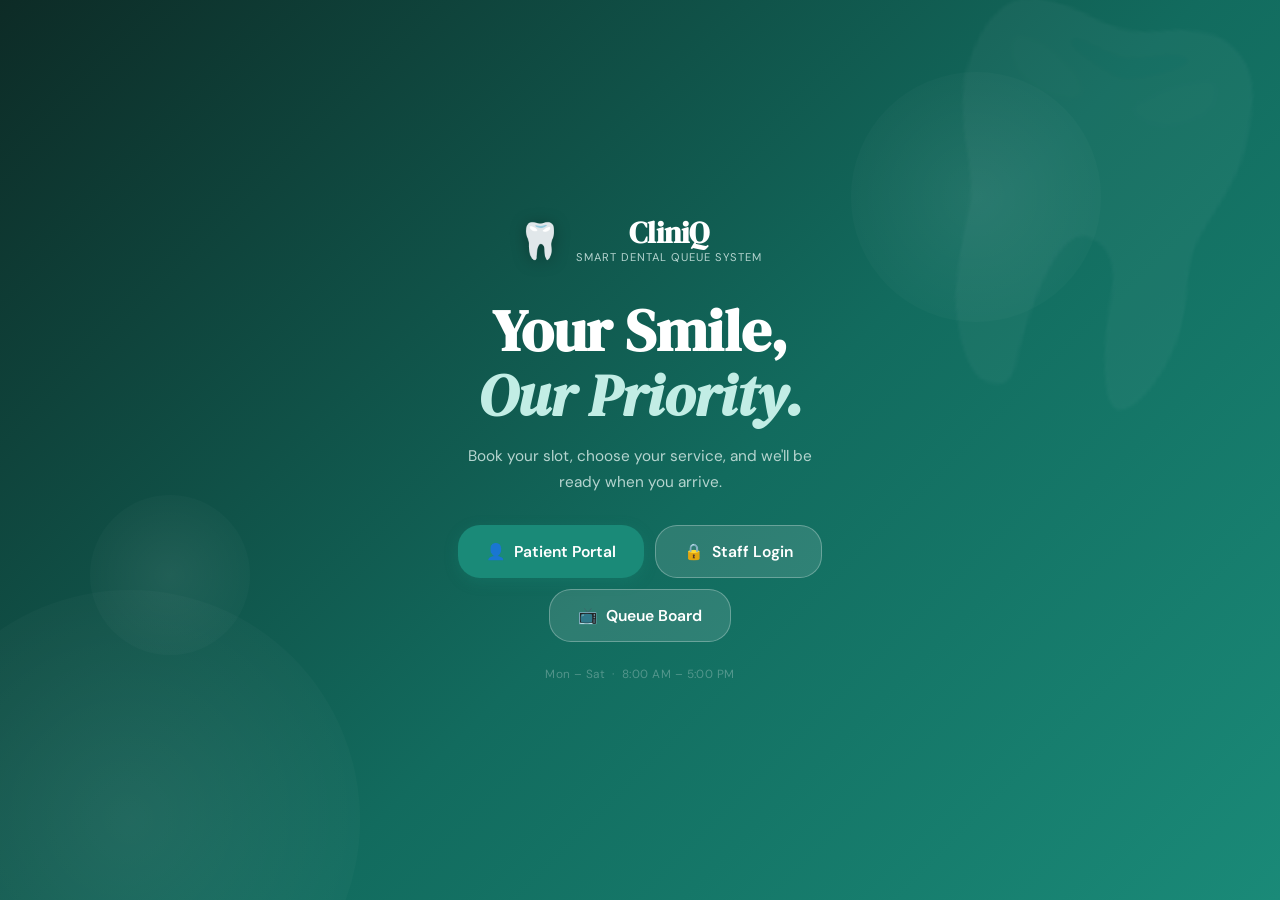
==== index.html @ 6c97a919 "Add files via upload" ====
<!DOCTYPE html>
<html lang="en">
<head>
  <meta charset="UTF-8"/>
  <meta name="viewport" content="width=device-width, initial-scale=1.0, maximum-scale=1.0"/>
  <title>CliniQ</title>
  <link rel="stylesheet" href="style.css"/>
  <link rel="preconnect" href="https://fonts.googleapis.com"/>
  <link rel="preconnect" href="https://fonts.gstatic.com" crossorigin/>
  <link href="https://fonts.googleapis.com/css2?family=DM+Serif+Display:ital@0;1&family=DM+Sans:opsz,wght@9..40,300;9..40,400;9..40,500;9..40,600;9..40,700&display=swap" rel="stylesheet"/>
</head>
<body>

<!-- ══════════════════════════════════════════
     LANDING
══════════════════════════════════════════ -->
<div id="page-landing" class="page active">
  <div class="landing-bg">
    <div class="tooth-bg">🦷</div>
    <div class="blob b1"></div><div class="blob b2"></div><div class="blob b3"></div>
  </div>
  <div class="landing-content">
    <div class="landing-logo">
      <span class="logo-mark">🦷</span>
      <div>
        <h1 class="logo-name">CliniQ</h1>
        <p class="logo-tagline">Smart Dental Queue System</p>
      </div>
    </div>
    <h2 class="landing-headline">Your Smile,<br/><em>Our Priority.</em></h2>
    <p class="landing-desc">Book your slot, choose your service, and we'll be ready when you arrive.</p>
    <div class="landing-ctas">
      <button class="btn btn-primary btn-lg" onclick="showPage('page-patient-portal')">
        <span>👤</span> Patient Portal
      </button>
      <button class="btn btn-ghost btn-lg" onclick="showPage('page-admin-login')">
        <span>🔒</span> Staff Login
      </button>
      <button class="btn btn-ghost btn-lg" onclick="openQueueBoard()">
        <span>📺</span> Queue Board
      </button>
    </div>
    <p class="landing-hours">Mon – Sat &nbsp;·&nbsp; 8:00 AM – 5:00 PM</p>
  </div>
</div>

<!-- ══════════════════════════════════════════
     PATIENT PORTAL (login / register chooser)
══════════════════════════════════════════ -->
<div id="page-patient-portal" class="page">
  <div class="auth-wrap">
    <button class="back-btn" onclick="showPage('page-landing')">← Back</button>
    <div class="auth-card">
      <span class="auth-emoji">🦷</span>
      <h2 class="auth-title">Patient Portal</h2>
      <p class="auth-sub">Sign in to manage your appointments, or register as a new patient.</p>

      <div class="portal-tabs">
        <button class="ptab active" id="ptab-signin" onclick="switchPortalTab('signin')">Sign In</button>
        <button class="ptab"        id="ptab-register" onclick="switchPortalTab('register')">New Patient</button>
      </div>

      <!-- SIGN IN -->
      <div id="portal-signin">
        <div class="form-group">
          <label>Contact Number</label>
          <input type="tel" id="si-contact" placeholder="09XXXXXXXXX" autocomplete="off"
                 onkeydown="if(event.key==='Enter')patientSignIn()"/>
        </div>
        <div class="form-group">
          <label>Full Name <span class="label-hint">(for verification)</span></label>
          <input type="text" id="si-name" placeholder="e.g. Maria Santos" autocomplete="off"
                 onkeydown="if(event.key==='Enter')patientSignIn()"/>
        </div>
        <p class="auth-error" id="si-err"></p>
        <button class="btn btn-primary btn-full" onclick="patientSignIn()">Sign In</button>
      </div>

      <!-- REGISTER -->
      <div id="portal-register" style="display:none">
        <div class="form-row-2">
          <div class="form-group">
            <label>Full Name</label>
            <input type="text" id="reg-name" placeholder="e.g. Maria Santos" autocomplete="off"/>
          </div>
          <div class="form-group">
            <label>Contact Number</label>
            <input type="tel" id="reg-contact" placeholder="09XXXXXXXXX"/>
          </div>
        </div>
        <div class="form-row-2">
          <div class="form-group">
            <label>Age</label>
            <input type="text" id="reg-age" placeholder="e.g. 28"/>
          </div>
          <div class="form-group">
            <label>Gender</label>
            <select id="reg-gender">
              <option value="">— Select —</option>
              <option value="Male">Male</option>
              <option value="Female">Female</option>
              <option value="Other">Other</option>
              <option value="Prefer not to say">Prefer not to say</option>
            </select>
          </div>
        </div>
        <p class="auth-error" id="reg-err"></p>
        <button class="btn btn-primary btn-full" onclick="patientRegister()">Create Account</button>
      </div>
    </div>
  </div>
</div>

<!-- ══════════════════════════════════════════
     PATIENT DASHBOARD (after login)
══════════════════════════════════════════ -->
<div id="page-patient-dashboard" class="page">
  <div class="auth-wrap wide">
    <div class="patient-dash-header">
      <div>
        <h2 class="auth-title" id="pd-greeting">Hello!</h2>
        <p class="auth-sub" id="pd-sub">Manage your appointments below.</p>
      </div>
      <button class="btn btn-sm btn-outline" onclick="patientLogout()">Sign Out</button>
    </div>

    <div class="dentist-banner" id="pd-dentist-banner"></div>

    <!-- Active appointment card -->
    <div id="pd-active-appt"></div>

    <!-- Tabs -->
    <div class="pd-tabs">
      <button class="pd-tab active" id="pdt-book"    onclick="switchPdTab('book')">📅 Book Appointment</button>
      <button class="pd-tab"        id="pdt-history" onclick="switchPdTab('history')">🕐 My History</button>
    </div>

    <!-- BOOK TAB -->
    <div id="pdt-book-panel" class="pd-panel">
      <div class="auth-card" style="box-shadow:none;border:1.5px solid var(--mint);padding:22px 18px">

        <div class="form-group">
          <label>Select Services <span class="label-hint">(pick first, then date)</span></label>
          <div class="services-grid" id="pd-services-grid"></div>
        </div>

        <div class="form-row-2">
          <div class="form-group">
            <label>Preferred Date</label>
            <input type="date" id="pd-date" onchange="refreshTimeSlots()"/>
          </div>
          <div class="form-group">
            <label>Available Time Slot</label>
            <select id="pd-time">
              <option value="">— Select services &amp; date first —</option>
            </select>
          </div>
        </div>

        <div class="slot-info" id="pd-slot-info"></div>

        <div class="bill-box">
          <div class="bill-row"><span>Services Selected</span><span id="pd-b-count">0</span></div>
          <div class="bill-row"><span>Est. Duration</span><span id="pd-b-dur">—</span></div>
          <div class="bill-divider"></div>
          <div class="bill-row bill-total"><span>Estimated Total</span><span id="pd-b-total">₱0</span></div>
          <p class="bill-note" id="pd-b-note"></p>
        </div>

        <button class="btn btn-primary btn-full" onclick="patientJoinQueue()">Join Queue 🦷</button>
      </div>
    </div>

    <!-- HISTORY TAB -->
    <div id="pdt-history-panel" class="pd-panel" style="display:none">
      <div id="pd-history-list"></div>
    </div>
  </div>
</div>

<!-- ══════════════════════════════════════════
     PATIENT CONFIRM
══════════════════════════════════════════ -->
<div id="page-patient-confirm" class="page">
  <div class="auth-wrap">
    <div class="auth-card">
      <span class="confirm-anim">✅</span>
      <h2 class="auth-title" style="text-align:center">You're in the Queue!</h2>
      <div id="confirm-body"></div>
      <div class="notif-panel">
        <div class="notif-title">📲 Smart Notifications</div>
        <p class="notif-sub">We'll alert you when it's almost your turn.</p>
        <div class="notif-log" id="notif-log"></div>
      </div>
      <div class="confirm-tip">
        💡 <strong>Tip:</strong> Sign back in to the Patient Portal anytime to check your queue position.
      </div>
      <button class="btn btn-primary btn-full" onclick="showPage('page-patient-dashboard')" style="margin-top:16px">Back to My Dashboard</button>
    </div>
  </div>
</div>

<!-- ══════════════════════════════════════════
     ADMIN LOGIN
══════════════════════════════════════════ -->
<div id="page-admin-login" class="page">
  <div class="auth-wrap">
    <button class="back-btn" onclick="showPage('page-landing')">← Back</button>
    <div class="auth-card">
      <span class="auth-emoji">🔐</span>
      <h2 class="auth-title">Staff Portal</h2>
      <p class="auth-sub">Authorized personnel only.</p>
      <div class="form-group">
        <label>Username</label>
        <input type="text" id="a-user" placeholder="admin" autocomplete="off"/>
      </div>
      <div class="form-group">
        <label>Password</label>
        <input type="password" id="a-pass" placeholder="••••••••"
               onkeydown="if(event.key==='Enter')adminLogin()"/>
      </div>
      <p class="auth-error" id="a-err"></p>
      <button class="btn btn-primary btn-full" onclick="adminLogin()">Sign In</button>
      <p class="auth-hint">Demo: <strong>admin</strong> / <strong>dentis2024</strong></p>
    </div>
  </div>
</div>

<!-- ══════════════════════════════════════════
     ADMIN DASHBOARD
══════════════════════════════════════════ -->
<div id="page-admin-dashboard" class="page dash-layout">
  <aside class="sidebar" id="sidebar">
    <div class="sidebar-top">
      <div class="sidebar-logo"><span>🦷</span><span>CliniQ</span></div>
      <button class="sidebar-close" onclick="closeSidebar()">✕</button>
    </div>
    <nav class="sidebar-nav">
      <button class="nav-item active" data-tab="tab-queue" onclick="switchTab(this,'tab-queue')">
        <span class="ni-icon">📋</span><span>Queue</span>
        <span class="nav-badge" id="nb-queue">0</span>
      </button>
      <button class="nav-item" data-tab="tab-completed" onclick="switchTab(this,'tab-completed')">
        <span class="ni-icon">✅</span><span>Completed</span>
        <span class="nav-badge" id="nb-done">0</span>
      </button>
      <button class="nav-item" data-tab="tab-history" onclick="switchTab(this,'tab-history')">
        <span class="ni-icon">📅</span><span>History Log</span>
      </button>
      <button class="nav-item" data-tab="tab-revenue" onclick="switchTab(this,'tab-revenue')">
        <span class="ni-icon">💰</span><span>Revenue</span>
      </button>
      <button class="nav-item" data-tab="tab-dentist" onclick="switchTab(this,'tab-dentist')">
        <span class="ni-icon">👨‍⚕️</span><span>Dentist</span>
      </button>
    </nav>
    <div class="sidebar-bottom">
      <button class="btn-board" onclick="openQueueBoard()">📺 Queue Board</button>
      <button class="sidebar-logout" onclick="adminLogout()">⬅ Logout</button>
    </div>
  </aside>

  <main class="dash-main">
    <header class="dash-header">
      <div class="dash-hdr-left">
        <button class="menu-btn" onclick="openSidebar()">☰</button>
        <div>
          <h2 class="dash-title" id="dash-title">Queue Management</h2>
          <p class="dash-sub"   id="dash-sub">Active patients sorted by appointment time</p>
        </div>
      </div>
      <div class="dash-chips" id="dash-chips"></div>
    </header>

    <div id="tab-queue"     class="tab active"><div class="queue-list" id="queue-list"></div></div>
    <div id="tab-completed" class="tab">       <div class="queue-list" id="completed-list"></div></div>
    <div id="tab-history"   class="tab">       <div class="history-wrap" id="history-wrap"></div></div>
    <div id="tab-revenue"   class="tab">       <div class="rev-grid" id="rev-grid"></div></div>
    <div id="tab-dentist"   class="tab">       <div class="dentist-mgr" id="dentist-mgr"></div></div>
  </main>
</div>

<!-- RECEIPT MODAL -->
<div class="modal-overlay" id="receipt-overlay" onclick="closeReceiptOnBg(event)">
  <div class="modal-box">
    <div id="receipt-content"></div>
    <div class="receipt-btns no-print">
      <button class="btn btn-primary" onclick="window.print()">🖨️ Print</button>
      <button class="btn btn-outline" onclick="closeReceipt()">Close</button>
    </div>
  </div>
</div>

<div class="sb-overlay" id="sb-overlay" onclick="closeSidebar()"></div>
<div class="toast" id="toast"></div>

<script src="app.js"></script>
</body>
</html>
---- style.css ----
/* ═══════════════════════════════════════════════
   DentisTrack — style.css  v4
   localStorage edition · Mobile-first
═══════════════════════════════════════════════ */

:root {
  --teal:       #1a8a78;
  --teal-dk:    #126b5e;
  --teal-lt:    #2ab09a;
  --teal-xlt:   #e8f7f4;
  --mint:       #c2ede5;
  --cream:      #fafdf9;
  --white:      #ffffff;
  --navy:       #0d2b26;
  --slate:      #2f4f4a;
  --muted:      #7a9993;
  --soft:       #b5d4cf;
  --gold:       #e8b84b;
  --gold-bg:    #fdf3d7;
  --danger:     #e05757;
  --danger-bg:  #fdeaea;
  --success:    #27ae60;
  --success-bg: #e8f8ee;
  --warn:       #e67e22;
  --warn-bg:    #fef3e2;
  --r-sm:  8px;
  --r-md:  14px;
  --r-lg:  22px;
  --r-xl:  32px;
  --sh-sm: 0 2px 8px rgba(26,138,120,.08);
  --sh-md: 0 6px 24px rgba(26,138,120,.13);
  --sh-lg: 0 16px 48px rgba(13,43,38,.15);
  --tr:    .23s cubic-bezier(.4,0,.2,1);
  --fd:    'DM Serif Display', Georgia, serif;
  --fb:    'DM Sans', system-ui, sans-serif;
  --sw:    240px;
}

*,*::before,*::after{box-sizing:border-box;margin:0;padding:0}
html{font-size:16px;scroll-behavior:smooth;-webkit-text-size-adjust:100%}
body{font-family:var(--fb);background:var(--cream);color:var(--navy);min-height:100vh;overflow-x:hidden}

/* ── Pages ─────────────────────────────────────── */
.page{display:none;min-height:100dvh}
.page.active{display:flex}

/* ── Buttons ────────────────────────────────────── */
.btn{
  display:inline-flex;align-items:center;justify-content:center;gap:8px;
  padding:12px 22px;border-radius:var(--r-md);
  font-family:var(--fb);font-size:.91rem;font-weight:600;
  cursor:pointer;border:none;transition:all var(--tr);white-space:nowrap;
  -webkit-tap-highlight-color:transparent;user-select:none;
}
.btn-primary{background:var(--teal);color:#fff;box-shadow:0 4px 14px rgba(26,138,120,.28)}
.btn-primary:hover{background:var(--teal-dk);transform:translateY(-1px);box-shadow:0 6px 20px rgba(26,138,120,.36)}
.btn-outline{background:transparent;color:var(--teal);border:2px solid var(--teal)}
.btn-outline:hover{background:var(--teal-xlt);transform:translateY(-1px)}
.btn-ghost{background:rgba(255,255,255,.12);color:#fff;border:1.5px solid rgba(255,255,255,.28)}
.btn-ghost:hover{background:rgba(255,255,255,.22)}
.btn-lg{padding:15px 28px;font-size:.98rem;border-radius:var(--r-lg)}
.btn-full{width:100%}
.btn-sm{padding:6px 13px;font-size:.78rem;border-radius:var(--r-sm)}
.btn-success{background:var(--success);color:#fff}
.btn-success:hover{background:#219a52;transform:translateY(-1px)}
.btn-danger{background:var(--danger);color:#fff}
.btn-danger:hover{background:#c0392b;transform:translateY(-1px)}
.btn-gold{background:var(--gold);color:var(--navy)}
.btn-gold:hover{background:#d4a73c;transform:translateY(-1px)}
.btn:disabled{opacity:.38;cursor:not-allowed;transform:none!important}
.btn:active{transform:scale(.96)!important}

/* ══════════════════════════════════════════════════
   LANDING
══════════════════════════════════════════════════ */
#page-landing{
  flex-direction:column;align-items:center;justify-content:center;
  background:linear-gradient(135deg,#0d2b26 0%,#126b5e 55%,#1a8a78 100%);
  overflow:hidden;position:relative;padding:24px 18px;
}
.landing-bg{position:absolute;inset:0;pointer-events:none;overflow:hidden}
.tooth-bg{position:absolute;font-size:min(55vw,360px);opacity:.04;right:-30px;top:-30px;transform:rotate(12deg);animation:float 9s ease-in-out infinite}
.blob{position:absolute;border-radius:50%;background:radial-gradient(circle,rgba(255,255,255,.07),transparent);animation:float 11s ease-in-out infinite}
.b1{width:460px;height:460px;bottom:-150px;left:-100px}
.b2{width:250px;height:250px;top:8%;right:14%;animation-delay:3.5s}
.b3{width:160px;height:160px;top:55%;left:7%;animation-delay:7s}
@keyframes float{0%,100%{transform:translateY(0)}50%{transform:translateY(-18px)}}

.landing-content{
  position:relative;z-index:2;display:flex;flex-direction:column;
  align-items:center;text-align:center;max-width:540px;width:100%;
  animation:fadeUp .8s ease both;
}
@keyframes fadeUp{from{opacity:0;transform:translateY(26px)}to{opacity:1;transform:translateY(0)}}

.landing-logo{display:flex;align-items:center;gap:14px;margin-bottom:34px}
.logo-mark{font-size:2.2rem;filter:drop-shadow(0 2px 8px rgba(0,0,0,.3))}
.logo-name{font-family:var(--fd);font-size:1.85rem;color:#fff;line-height:1}
.logo-tagline{font-size:.7rem;color:var(--soft);letter-spacing:.09em;text-transform:uppercase;margin-top:2px}

.landing-headline{font-family:var(--fd);font-size:clamp(2.1rem,5.5vw,3.7rem);color:#fff;line-height:1.1;margin-bottom:15px}
.landing-headline em{color:var(--mint);font-style:italic}
.landing-desc{color:var(--soft);font-size:.96rem;line-height:1.7;margin-bottom:30px;max-width:370px}
.landing-ctas{display:flex;gap:11px;flex-wrap:wrap;justify-content:center;margin-bottom:24px;width:100%}
.landing-hours{color:rgba(255,255,255,.27);font-size:.74rem;letter-spacing:.04em}

/* ══════════════════════════════════════════════════
   AUTH WRAPPER & CARD
══════════════════════════════════════════════════ */
#page-patient-portal,#page-patient-confirm,#page-admin-login,
#page-patient-dashboard{
  background:linear-gradient(160deg,var(--teal-xlt) 0%,var(--cream) 55%);
  align-items:flex-start;justify-content:center;
  padding:14px 14px 48px;overflow-y:auto;
}
.auth-wrap{width:100%;max-width:580px;padding-top:4px}
.auth-wrap.wide{max-width:680px}
.back-btn{
  background:none;border:none;cursor:pointer;color:var(--teal);
  font-family:var(--fb);font-size:.86rem;font-weight:600;
  padding:8px 0;margin-bottom:12px;display:flex;align-items:center;gap:6px;
  transition:gap var(--tr);
}
.back-btn:hover{gap:10px}
.auth-card{
  background:var(--white);border-radius:var(--r-xl);
  padding:28px 24px;box-shadow:var(--sh-lg);
  border:1px solid rgba(26,138,120,.07);
  animation:fadeUp .4s ease both;
}
.auth-emoji{font-size:2.4rem;display:block;margin-bottom:12px;animation:float 4s ease-in-out infinite}
.auth-title{font-family:var(--fd);font-size:1.8rem;color:var(--navy);margin-bottom:4px}
.auth-sub{color:var(--muted);font-size:.86rem;margin-bottom:20px;line-height:1.5}
.auth-error{color:var(--danger);font-size:.81rem;min-height:18px;margin-bottom:7px;font-weight:500}
.auth-hint{text-align:center;font-size:.76rem;color:var(--muted);margin-top:12px}
.auth-hint strong{color:var(--teal)}

/* ── Portal Tabs (Sign In / Register) ──────────── */
.portal-tabs{display:flex;border-radius:var(--r-md);overflow:hidden;border:1.5px solid var(--mint);margin-bottom:22px}
.ptab{
  flex:1;padding:10px;border:none;background:var(--cream);
  font-family:var(--fb);font-size:.87rem;font-weight:600;color:var(--muted);
  cursor:pointer;transition:all var(--tr);
}
.ptab.active{background:var(--teal);color:#fff}
.ptab:not(.active):hover{background:var(--teal-xlt);color:var(--teal)}

/* ── Patient Dashboard Header ───────────────────── */
.patient-dash-header{
  display:flex;align-items:flex-start;justify-content:space-between;
  margin-bottom:16px;gap:12px;flex-wrap:wrap;
}
.patient-dash-header .auth-title{margin-bottom:2px;font-size:1.6rem}
.patient-dash-header .auth-sub{margin-bottom:0}

/* ── Dentist Banner ─────────────────────────────── */
.dentist-banner{
  border-radius:var(--r-md);padding:10px 14px;margin-bottom:14px;
  font-size:.83rem;font-weight:600;display:none;align-items:center;gap:9px;
}
.dentist-banner.available{background:var(--success-bg);color:var(--success);display:flex}
.dentist-banner.busy{background:var(--warn-bg);color:var(--warn);display:flex}
.dentist-banner.unavailable{background:var(--danger-bg);color:var(--danger);display:flex}

/* ── Active Appointment Card ────────────────────── */
.active-appt-card{
  background:linear-gradient(135deg,var(--teal),var(--teal-dk));
  border-radius:var(--r-lg);padding:20px 22px;margin-bottom:16px;
  color:#fff;animation:fadeUp .4s ease both;
}
.aac-label{font-size:.7rem;font-weight:700;text-transform:uppercase;letter-spacing:.08em;opacity:.6;margin-bottom:8px}
.aac-name{font-family:var(--fd);font-size:1.4rem;margin-bottom:6px}
.aac-detail{font-size:.83rem;opacity:.75;margin-bottom:4px}
.aac-pos{
  display:inline-block;background:rgba(255,255,255,.2);
  padding:4px 12px;border-radius:999px;font-size:.8rem;font-weight:700;
  margin-top:10px;
}
.aac-actions{display:flex;gap:8px;margin-top:14px;flex-wrap:wrap}
.aac-paid-badge{
  background:rgba(255,255,255,.15);border:1.5px solid rgba(255,255,255,.3);
  padding:5px 14px;border-radius:999px;font-size:.78rem;font-weight:700;
}

/* ── Patient Dashboard Tabs ─────────────────────── */
.pd-tabs{display:flex;gap:0;margin-bottom:16px;border-radius:var(--r-lg);overflow:hidden;border:1.5px solid var(--mint)}
.pd-tab{
  flex:1;padding:11px;border:none;background:var(--cream);
  font-family:var(--fb);font-size:.86rem;font-weight:600;color:var(--muted);
  cursor:pointer;transition:all var(--tr);
}
.pd-tab.active{background:var(--teal);color:#fff}
.pd-tab:not(.active):hover{background:var(--teal-xlt);color:var(--teal)}
.pd-panel{animation:fadeUp .3s ease both}

/* ── Patient History ────────────────────────────── */
.ph-card{
  background:var(--white);border-radius:var(--r-lg);
  padding:18px 20px;margin-bottom:12px;
  box-shadow:var(--sh-sm);border:1px solid rgba(26,138,120,.07);
  animation:fadeUp .3s ease both;
}
.ph-header{display:flex;justify-content:space-between;align-items:flex-start;margin-bottom:10px;gap:8px}
.ph-date{font-family:var(--fd);font-size:1rem;color:var(--navy)}
.ph-svcs{font-size:.8rem;color:var(--muted);margin-bottom:8px}
.ph-row{display:flex;justify-content:space-between;font-size:.83rem;padding:4px 0;border-bottom:1px solid var(--teal-xlt)}
.ph-row:last-child{border-bottom:none}
.ph-label{color:var(--muted)}
.ph-val{font-weight:600;color:var(--navy)}
.ph-total{font-weight:700;font-size:.95rem;color:var(--teal-dk)}
.ph-empty{text-align:center;padding:48px 16px;color:var(--muted)}
.ph-empty .ei{font-size:2.8rem;display:block;margin-bottom:10px;opacity:.38}

/* ── Forms ──────────────────────────────────────── */
.form-row-2{display:grid;grid-template-columns:1fr 1fr;gap:12px}
.form-group{margin-bottom:15px}
.form-group label{
  display:block;font-size:.75rem;font-weight:600;color:var(--slate);
  text-transform:uppercase;letter-spacing:.06em;margin-bottom:6px;
}
.label-hint{font-size:.7rem;color:var(--muted);font-weight:400;text-transform:none;letter-spacing:0}
.form-group input[type=text],
.form-group input[type=tel],
.form-group input[type=date],
.form-group input[type=password],
.form-group select{
  width:100%;padding:11px 13px;border-radius:var(--r-md);
  border:1.5px solid var(--mint);background:var(--cream);
  font-family:var(--fb);font-size:.91rem;color:var(--navy);
  outline:none;transition:border-color var(--tr),box-shadow var(--tr);
  -webkit-appearance:none;appearance:none;
}
.form-group input:focus,.form-group select:focus{
  border-color:var(--teal);box-shadow:0 0 0 3px rgba(26,138,120,.1);background:var(--white);
}
.form-group select{
  background-image:url("data:image/svg+xml,%3Csvg xmlns='http://www.w3.org/2000/svg' width='12' height='8' viewBox='0 0 12 8'%3E%3Cpath d='M1 1l5 5 5-5' stroke='%231a8a78' stroke-width='2' fill='none' stroke-linecap='round'/%3E%3C/svg%3E");
  background-repeat:no-repeat;background-position:right 12px center;padding-right:34px;
}

/* ── Services Grid ──────────────────────────────── */
.services-grid{display:grid;grid-template-columns:repeat(auto-fill,minmax(140px,1fr));gap:8px;margin-top:2px}
.svc-card{
  border:2px solid var(--mint);border-radius:var(--r-md);
  padding:11px 10px;cursor:pointer;transition:all var(--tr);
  background:var(--cream);position:relative;overflow:hidden;
  user-select:none;-webkit-tap-highlight-color:transparent;
}
.svc-card:active{transform:scale(.95)}
.svc-card.selected{border-color:var(--teal);background:var(--white);box-shadow:0 4px 14px rgba(26,138,120,.15)}
.svc-check{position:absolute;top:6px;right:6px;width:16px;height:16px;border-radius:50%;background:var(--teal);color:#fff;font-size:9px;display:none;align-items:center;justify-content:center}
.svc-card.selected .svc-check{display:flex}
.svc-icon{font-size:1.2rem;margin-bottom:4px;display:block}
.svc-name{font-weight:600;font-size:.8rem;color:var(--navy);margin-bottom:3px;line-height:1.3}
.svc-price{font-size:.76rem;color:var(--teal);font-weight:600}
.svc-dur{font-size:.67rem;color:var(--muted);margin-top:2px}

/* ── Slot Info ──────────────────────────────────── */
.slot-info{border-radius:var(--r-md);padding:9px 13px;margin-bottom:13px;font-size:.8rem;line-height:1.5;display:none}
.slot-info.ok{background:var(--success-bg);color:var(--success);display:block}
.slot-info.err{background:var(--danger-bg);color:var(--danger);display:block}

/* ── Bill Box ───────────────────────────────────── */
.bill-box{background:var(--teal-xlt);border-radius:var(--r-md);padding:13px 15px;margin:13px 0;border:1px solid var(--mint)}
.bill-row{display:flex;justify-content:space-between;font-size:.86rem;color:var(--slate);padding:3px 0}
.bill-total{font-weight:700;font-size:1.02rem;color:var(--teal-dk);padding-top:5px}
.bill-divider{height:1px;background:var(--mint);margin:6px 0}
.bill-note{font-size:.7rem;color:var(--muted);margin-top:6px;line-height:1.5;white-space:pre-line}

/* ── Confirmation ───────────────────────────────── */
.confirm-anim{font-size:3.4rem;display:block;text-align:center;margin-bottom:12px;animation:popIn .55s cubic-bezier(.175,.885,.32,1.275) both}
@keyframes popIn{from{transform:scale(0);opacity:0}to{transform:scale(1);opacity:1}}
.confirm-details{background:var(--teal-xlt);border-radius:var(--r-md);padding:15px;margin:13px 0}
.confirm-row{display:flex;justify-content:space-between;align-items:flex-start;font-size:.85rem;padding:5px 0;border-bottom:1px solid var(--mint);gap:8px}
.confirm-row:last-child{border-bottom:none}
.c-label{color:var(--muted);font-weight:500;flex-shrink:0}
.c-val{color:var(--navy);font-weight:600;text-align:right}
.q-badge{display:inline-block;background:var(--teal);color:#fff;padding:3px 13px;border-radius:999px;font-size:.79rem;font-weight:700;margin-bottom:11px}
.confirm-tip{background:var(--gold-bg);border-radius:var(--r-md);padding:11px 13px;font-size:.81rem;color:var(--slate);line-height:1.55;margin-top:13px;border-left:3px solid var(--gold)}

/* ── Notification Panel ─────────────────────────── */
.notif-panel{background:var(--navy);border-radius:var(--r-md);padding:13px 15px;margin-top:13px}
.notif-title{font-weight:700;font-size:.86rem;color:#fff;margin-bottom:3px}
.notif-sub{font-size:.76rem;color:rgba(255,255,255,.38);margin-bottom:10px}
.notif-log{display:flex;flex-direction:column;gap:7px}
.notif-item{background:rgba(255,255,255,.07);border-radius:var(--r-sm);padding:8px 10px;font-size:.78rem;color:rgba(255,255,255,.8);border-left:3px solid var(--teal-lt);animation:fadeUp .4s ease both}
.notif-item.alert{border-left-color:var(--gold)}
.notif-item.skip{border-left-color:var(--danger)}
.notif-time{font-size:.67rem;color:rgba(255,255,255,.27);margin-top:3px}

/* ══════════════════════════════════════════════════
   ADMIN DASHBOARD
══════════════════════════════════════════════════ */
#page-admin-dashboard{flex-direction:row;background:#f0f7f5;align-items:stretch}

.sidebar{width:var(--sw);flex-shrink:0;background:var(--navy);display:flex;flex-direction:column;height:100vh;position:sticky;top:0;overflow-y:auto;transition:transform var(--tr);z-index:200}
.sidebar-top{display:flex;align-items:center;justify-content:space-between;padding:20px 17px 17px;border-bottom:1px solid rgba(255,255,255,.07);margin-bottom:10px}
.sidebar-logo{display:flex;align-items:center;gap:10px;font-family:var(--fd);font-size:1.12rem;color:#fff}
.sidebar-logo span:first-child{font-size:1.3rem}
.sidebar-close{display:none;background:none;border:none;color:rgba(255,255,255,.35);font-size:1.1rem;cursor:pointer;padding:4px}

.sidebar-nav{display:flex;flex-direction:column;gap:3px;padding:0 8px;flex:1}
.nav-item{display:flex;align-items:center;gap:9px;padding:10px 12px;border-radius:var(--r-md);border:none;background:none;cursor:pointer;font-family:var(--fb);font-size:.85rem;font-weight:500;color:rgba(255,255,255,.46);transition:all var(--tr);text-align:left;width:100%}
.ni-icon{font-size:.98rem;flex-shrink:0}
.nav-item span:nth-child(2){flex:1}
.nav-item:hover{background:rgba(255,255,255,.06);color:rgba(255,255,255,.83)}
.nav-item.active{background:var(--teal);color:#fff;box-shadow:0 4px 12px rgba(26,138,120,.3)}
.nav-badge{background:rgba(255,255,255,.13);color:#fff;border-radius:999px;font-size:.65rem;font-weight:700;min-width:18px;height:16px;display:flex;align-items:center;justify-content:center;padding:0 4px}
.nav-item.active .nav-badge{background:rgba(255,255,255,.22)}

.sidebar-bottom{padding:10px 8px 16px;display:flex;flex-direction:column;gap:7px}
.btn-board{padding:9px 12px;border-radius:var(--r-md);border:1px solid rgba(255,255,255,.11);background:rgba(255,255,255,.05);cursor:pointer;font-family:var(--fb);font-size:.79rem;color:rgba(255,255,255,.54);transition:all var(--tr);text-align:left}
.btn-board:hover{background:rgba(255,255,255,.12);color:rgba(255,255,255,.9)}
.sidebar-logout{padding:9px 12px;border-radius:var(--r-md);border:1px solid rgba(255,255,255,.07);background:transparent;cursor:pointer;font-family:var(--fb);font-size:.79rem;color:rgba(255,255,255,.3);transition:all var(--tr);text-align:left}
.sidebar-logout:hover{background:rgba(224,87,87,.14);color:#ff8080;border-color:rgba(224,87,87,.28)}

.sb-overlay{display:none;position:fixed;inset:0;background:rgba(0,0,0,.5);z-index:199;backdrop-filter:blur(2px)}

.dash-main{flex:1;min-width:0;display:flex;flex-direction:column;overflow-y:auto;min-height:100vh}
.dash-header{display:flex;align-items:flex-start;justify-content:space-between;padding:20px 20px 0;flex-wrap:wrap;gap:12px;margin-bottom:16px}
.dash-hdr-left{display:flex;align-items:center;gap:10px}
.menu-btn{display:none;background:none;border:none;cursor:pointer;font-size:1.22rem;color:var(--navy);padding:5px;border-radius:var(--r-sm);transition:background var(--tr)}
.menu-btn:hover{background:var(--teal-xlt)}
.dash-title{font-family:var(--fd);font-size:1.65rem;color:var(--navy)}
.dash-sub{color:var(--muted);font-size:.8rem;margin-top:2px}
.dash-chips{display:flex;gap:8px;flex-wrap:wrap}
.chip{background:var(--white);border-radius:var(--r-md);padding:8px 14px;box-shadow:var(--sh-sm);border:1px solid rgba(26,138,120,.08);text-align:center}
.chip-n{font-family:var(--fd);font-size:1.3rem;color:var(--teal-dk);display:block;line-height:1}
.chip-l{font-size:.65rem;color:var(--muted);text-transform:uppercase;letter-spacing:.06em}

.tab{display:none;padding:0 20px 30px}
.tab.active{display:block}

/* ── Queue Cards ────────────────────────────────── */
.queue-list{display:flex;flex-direction:column;gap:10px}
.q-card{background:var(--white);border-radius:var(--r-lg);padding:15px 17px;display:flex;align-items:center;gap:13px;box-shadow:var(--sh-sm);border:1px solid rgba(26,138,120,.06);transition:box-shadow var(--tr),transform var(--tr);animation:fadeUp .3s ease both;flex-wrap:wrap}
.q-card:hover{box-shadow:var(--sh-md);transform:translateY(-1px)}
.q-num{width:40px;height:40px;flex-shrink:0;border-radius:50%;background:var(--teal-xlt);display:flex;align-items:center;justify-content:center;font-family:var(--fd);font-size:1rem;color:var(--teal-dk);border:2px solid var(--mint)}
.q-num.is-next{background:var(--teal);color:#fff;border-color:var(--teal-dk);box-shadow:0 4px 12px rgba(26,138,120,.28)}
.q-info{flex:1;min-width:160px}
.q-next-tag{font-size:.66rem;font-weight:700;letter-spacing:.08em;color:var(--teal);text-transform:uppercase;margin-bottom:2px}
.q-name{font-weight:700;font-size:.93rem;color:var(--navy);margin-bottom:2px}
.q-svcs{font-size:.76rem;color:var(--muted);overflow:hidden;text-overflow:ellipsis;white-space:nowrap}
.q-meta{font-size:.71rem;color:var(--soft);margin-top:2px}
.q-right{display:flex;flex-direction:column;align-items:flex-end;gap:5px;flex-shrink:0;margin-left:auto}
.q-amt{font-weight:700;font-size:.94rem;color:var(--teal-dk)}
.q-actions{display:flex;gap:5px;flex-wrap:wrap;justify-content:flex-end}

.badge{display:inline-block;padding:2px 9px;border-radius:999px;font-size:.67rem;font-weight:700;text-transform:uppercase;letter-spacing:.04em}
.b-waiting{background:var(--gold-bg);color:var(--warn)}
.b-paid{background:var(--success-bg);color:var(--success)}
.b-done{background:var(--teal-xlt);color:var(--teal-dk)}
.b-skipped{background:var(--danger-bg);color:var(--danger)}

/* Last patient today indicator */
.last-patient-card{
  border:2px solid rgba(232,184,75,.4)!important;
  background:linear-gradient(to right,var(--white),#fffdf0)!important;
}
.q-last-tag{
  font-size:.66rem;font-weight:700;letter-spacing:.07em;
  color:var(--gold);text-transform:uppercase;margin-bottom:2px;
}
/* Future date card — slightly muted */
.future-card{opacity:.82;border-style:dashed!important}
.q-future-tag{
  font-size:.66rem;font-weight:700;letter-spacing:.06em;
  color:var(--teal-lt);text-transform:uppercase;margin-bottom:2px;
}

.empty-state{text-align:center;padding:50px 14px;color:var(--muted)}
.empty-state .ei{font-size:2.7rem;display:block;margin-bottom:11px;opacity:.38}
.empty-state h3{font-family:var(--fd);font-size:1.25rem;color:var(--slate);margin-bottom:4px}
.empty-state p{font-size:.83rem}

/* ══════════════════════════════════════════════════
   HISTORY LOG
══════════════════════════════════════════════════ */
.history-wrap{display:flex;flex-direction:column;gap:18px}
.history-filters{display:flex;gap:9px;align-items:center;flex-wrap:wrap;background:var(--white);border-radius:var(--r-lg);padding:14px 17px;box-shadow:var(--sh-sm);border:1px solid rgba(26,138,120,.06)}
.history-filters label{font-size:.77rem;font-weight:600;color:var(--muted);text-transform:uppercase;letter-spacing:.05em;white-space:nowrap}
.history-filters input[type=date]{padding:7px 11px;border:1.5px solid var(--mint);border-radius:var(--r-sm);font-family:var(--fb);font-size:.87rem;color:var(--navy);background:var(--cream);outline:none;transition:border-color var(--tr);-webkit-appearance:none}
.history-filters input[type=date]:focus{border-color:var(--teal)}
.history-day-card{background:var(--white);border-radius:var(--r-lg);box-shadow:var(--sh-sm);border:1px solid rgba(26,138,120,.06);overflow:hidden;animation:fadeUp .32s ease both}
.history-day-header{display:flex;align-items:center;justify-content:space-between;padding:15px 19px;background:linear-gradient(135deg,var(--navy),var(--teal-dk));cursor:pointer}
.history-day-title{font-family:var(--fd);font-size:1.1rem;color:#fff;display:flex;align-items:center;gap:9px}
.history-day-stats{display:flex;gap:14px}
.hd-stat{text-align:right}
.hd-stat-n{font-family:var(--fd);font-size:1.05rem;color:#fff;display:block;line-height:1}
.hd-stat-l{font-size:.65rem;color:rgba(255,255,255,.43);text-transform:uppercase;letter-spacing:.05em}
.history-day-body{display:none;padding:0 4px 6px}
.history-day-body.open{display:block}
.history-patient-row{display:flex;align-items:center;gap:12px;padding:11px 15px;border-bottom:1px solid var(--teal-xlt);transition:background var(--tr)}
.history-patient-row:last-of-type{border-bottom:none}
.history-patient-row:hover{background:var(--teal-xlt)}
.hp-num{width:30px;height:30px;border-radius:50%;background:var(--success-bg);display:flex;align-items:center;justify-content:center;font-size:.78rem;color:var(--success);font-weight:700;flex-shrink:0}
.hp-info{flex:1;min-width:0}
.hp-name{font-weight:600;font-size:.88rem;color:var(--navy)}
.hp-svcs{font-size:.73rem;color:var(--muted);white-space:nowrap;overflow:hidden;text-overflow:ellipsis;margin-top:1px}
.hp-time{font-size:.75rem;color:var(--soft);flex-shrink:0}
.hp-amt{font-weight:700;font-size:.88rem;color:var(--teal-dk);flex-shrink:0}
.history-chevron{color:rgba(255,255,255,.45);font-size:.95rem;transition:transform var(--tr);margin-left:8px}
.history-chevron.open{transform:rotate(180deg)}

/* ══════════════════════════════════════════════════
   REVENUE TAB
══════════════════════════════════════════════════ */
.rev-grid{display:grid;grid-template-columns:repeat(auto-fill,minmax(200px,1fr));gap:14px}
.rev-card{background:var(--white);border-radius:var(--r-lg);padding:21px;box-shadow:var(--sh-sm);border:1px solid rgba(26,138,120,.06)}
.rev-card.hl{background:linear-gradient(135deg,var(--navy),var(--teal-dk));border-color:transparent;box-shadow:0 8px 28px rgba(13,43,38,.2)}
.rev-lbl{font-size:.69rem;font-weight:600;text-transform:uppercase;letter-spacing:.08em;color:var(--muted);margin-bottom:8px}
.rev-card.hl .rev-lbl{color:rgba(255,255,255,.44)}
.rev-val{font-family:var(--fd);font-size:1.85rem;color:var(--navy)}
.rev-card.hl .rev-val{color:#fff}
.rev-table{margin-top:13px}
.rev-th{font-size:.7rem;font-weight:600;color:var(--muted);text-transform:uppercase;letter-spacing:.05em;margin-bottom:8px}
.rev-r{display:flex;justify-content:space-between;padding:6px 0;border-bottom:1px solid var(--teal-xlt);font-size:.83rem}
.rev-r:last-child{border-bottom:none}
.rev-r-l{color:var(--slate)}
.rev-r-v{font-weight:600;color:var(--teal-dk)}

/* ══════════════════════════════════════════════════
   DENTIST MGR
══════════════════════════════════════════════════ */
.dentist-mgr{display:flex;flex-direction:column;gap:16px;max-width:500px}
.dentist-card{background:var(--white);border-radius:var(--r-lg);padding:22px;box-shadow:var(--sh-sm);border:1px solid rgba(26,138,120,.06)}
.dentist-card h3{font-family:var(--fd);font-size:1.3rem;color:var(--navy);margin-bottom:5px}
.dentist-card p{font-size:.83rem;color:var(--muted);margin-bottom:16px;line-height:1.5}
.status-btns{display:flex;gap:8px;flex-wrap:wrap}
.status-btn{padding:9px 16px;border-radius:var(--r-md);border:2px solid transparent;font-family:var(--fb);font-size:.82rem;font-weight:600;cursor:pointer;transition:all var(--tr)}
.status-btn.available{border-color:var(--success);color:var(--success);background:var(--success-bg)}
.status-btn.available.active,.status-btn.available:hover{background:var(--success);color:#fff}
.status-btn.busy{border-color:var(--warn);color:var(--warn);background:var(--warn-bg)}
.status-btn.busy.active,.status-btn.busy:hover{background:var(--warn);color:#fff}
.status-btn.unavailable{border-color:var(--danger);color:var(--danger);background:var(--danger-bg)}
.status-btn.unavailable.active,.status-btn.unavailable:hover{background:var(--danger);color:#fff}
.dentist-status-display{display:flex;align-items:center;gap:10px;padding:13px;border-radius:var(--r-md);margin-top:13px;font-weight:600;font-size:.88rem}
.status-dot{width:12px;height:12px;border-radius:50%;flex-shrink:0}
.status-dot.available{background:var(--success);animation:pulse 2s ease-in-out infinite}
.status-dot.busy{background:var(--warn)}
.status-dot.unavailable{background:var(--danger)}
@keyframes pulse{0%,100%{box-shadow:0 0 0 3px rgba(39,174,96,.17)}50%{box-shadow:0 0 0 7px rgba(39,174,96,.06)}}

/* ══════════════════════════════════════════════════
   RECEIPT MODAL
══════════════════════════════════════════════════ */
.modal-overlay{position:fixed;inset:0;background:rgba(13,43,38,.55);z-index:900;display:none;align-items:flex-start;justify-content:center;padding:14px 13px 40px;overflow-y:auto;backdrop-filter:blur(4px)}
.modal-overlay.open{display:flex}
.modal-box{background:var(--white);border-radius:var(--r-xl);padding:32px 26px;width:100%;max-width:440px;box-shadow:0 24px 64px rgba(13,43,38,.27);animation:fadeUp .36s ease both;margin:auto}
.receipt-header{text-align:center;margin-bottom:20px;padding-bottom:16px;border-bottom:2px dashed var(--mint)}
.receipt-logo{font-family:var(--fd);font-size:1.5rem;color:var(--teal-dk);margin-bottom:3px}
.receipt-sub{font-size:.74rem;color:var(--muted)}
.receipt-id{display:inline-block;background:var(--teal-xlt);color:var(--teal-dk);padding:3px 11px;border-radius:999px;font-size:.76rem;font-weight:700;margin-top:6px}
.receipt-section{margin-bottom:15px}
.receipt-section-title{font-size:.69rem;font-weight:700;text-transform:uppercase;letter-spacing:.08em;color:var(--muted);margin-bottom:8px}
.receipt-row{display:flex;justify-content:space-between;font-size:.86rem;padding:5px 0;border-bottom:1px solid var(--teal-xlt)}
.receipt-row:last-child{border-bottom:none}
.receipt-total-row{display:flex;justify-content:space-between;font-family:var(--fd);font-size:1.2rem;color:var(--navy);padding:12px 0 0;border-top:2px solid var(--navy);margin-top:6px}
.receipt-footer{text-align:center;font-size:.72rem;color:var(--muted);margin-top:16px;line-height:1.7}
.receipt-btns{display:flex;gap:8px;margin-top:18px;justify-content:flex-end}

/* ══════════════════════════════════════════════════
   TOAST
══════════════════════════════════════════════════ */
.toast{position:fixed;bottom:20px;left:50%;transform:translateX(-50%) translateY(70px);background:var(--navy);color:#fff;padding:10px 21px;border-radius:999px;font-size:.84rem;font-weight:500;box-shadow:var(--sh-lg);z-index:9999;transition:transform .3s cubic-bezier(.175,.885,.32,1.275),opacity .3s;opacity:0;pointer-events:none;max-width:calc(100vw - 28px);text-align:center}
.toast.show{transform:translateX(-50%) translateY(0);opacity:1}

/* ══════════════════════════════════════════════════
   PRINT
══════════════════════════════════════════════════ */
@media print{
  body>*:not(.modal-overlay){display:none!important}
  .modal-overlay{position:static!important;background:none!important;padding:0!important;display:block!important}
  .modal-box{box-shadow:none!important;padding:0!important;max-width:100%!important;border-radius:0!important}
  .no-print{display:none!important}
}

/* ══════════════════════════════════════════════════
   SCROLLBAR
══════════════════════════════════════════════════ */
::-webkit-scrollbar{width:5px;height:5px}
::-webkit-scrollbar-track{background:transparent}
::-webkit-scrollbar-thumb{background:var(--mint);border-radius:999px}

/* ══════════════════════════════════════════════════
   RESPONSIVE
══════════════════════════════════════════════════ */
@media(max-width:900px){
  .sidebar{position:fixed;left:0;top:0;height:100%;transform:translateX(-100%);box-shadow:var(--sh-lg)}
  .sidebar.open{transform:translateX(0)}
  .sidebar-close{display:block}
  .sb-overlay.open{display:block}
  .menu-btn{display:flex}
}
@media(max-width:600px){
  .auth-card{padding:20px 15px}
  .landing-ctas{flex-direction:column;align-items:center;width:100%}
  .landing-ctas .btn{width:100%;max-width:290px}
  .services-grid{grid-template-columns:1fr 1fr}
  .tab{padding:0 11px 26px}
  .dash-header{padding:13px 11px 0}
  .q-card{padding:12px 12px}
  .q-right{width:100%;flex-direction:row;align-items:center;justify-content:space-between;margin-left:0}
  .dash-chips{width:100%}
  .chip{flex:1;min-width:70px}
  .rev-grid{grid-template-columns:1fr}
  .modal-box{padding:20px 14px}
  .receipt-btns{flex-direction:column}
  .history-filters{flex-direction:column;align-items:flex-start}
  .form-row-2{grid-template-columns:1fr}
  .aac-actions{flex-direction:column}
  .status-btns{flex-direction:column}
}
@media(max-width:380px){
  .services-grid{grid-template-columns:1fr}
  .landing-headline{font-size:2rem}
  .btn-sm{padding:5px 10px;font-size:.74rem}
}
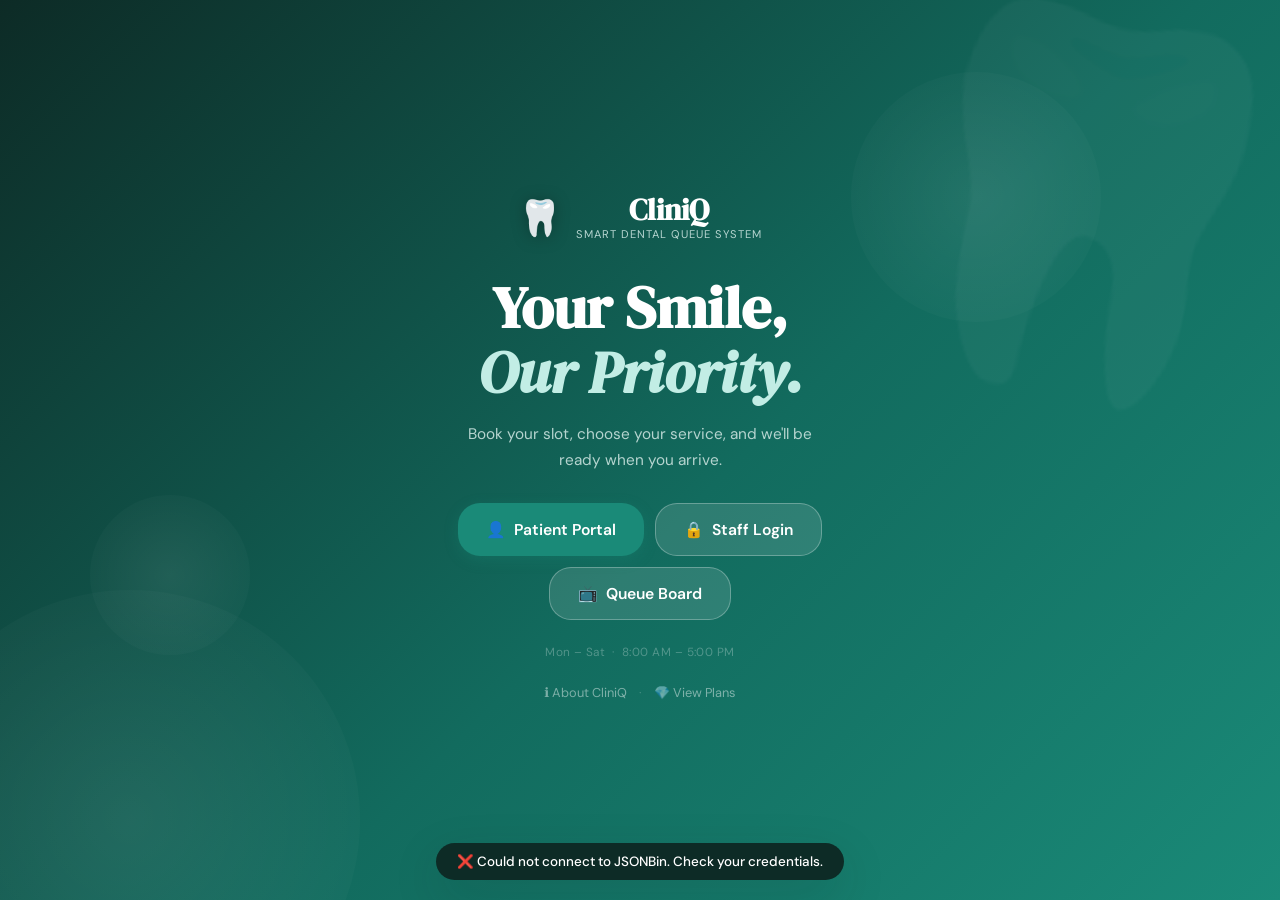
==== commit 807d9b70: "Added Premium Tier Features" ====
--- a/index.html
+++ b/index.html
@@ -41,11 +41,18 @@
       </button>
     </div>
     <p class="landing-hours">Mon – Sat &nbsp;·&nbsp; 8:00 AM – 5:00 PM</p>
-  </div>
-</div>
-
-<!-- ══════════════════════════════════════════
-     PATIENT PORTAL (login / register chooser)
+
+    <!-- About + Pricing buttons at bottom -->
+    <div class="landing-footer-btns">
+      <button class="btn-text" onclick="openAbout()">ℹ️ About CliniQ</button>
+      <span class="footer-sep">·</span>
+      <button class="btn-text" onclick="openPricing()">💎 View Plans</button>
+    </div>
+  </div>
+</div>
+
+<!-- ══════════════════════════════════════════
+     PATIENT PORTAL
 ══════════════════════════════════════════ -->
 <div id="page-patient-portal" class="page">
   <div class="auth-wrap">
@@ -56,7 +63,7 @@
       <p class="auth-sub">Sign in to manage your appointments, or register as a new patient.</p>
 
       <div class="portal-tabs">
-        <button class="ptab active" id="ptab-signin" onclick="switchPortalTab('signin')">Sign In</button>
+        <button class="ptab active" id="ptab-signin"   onclick="switchPortalTab('signin')">Sign In</button>
         <button class="ptab"        id="ptab-register" onclick="switchPortalTab('register')">New Patient</button>
       </div>
 
@@ -112,7 +119,7 @@
 </div>
 
 <!-- ══════════════════════════════════════════
-     PATIENT DASHBOARD (after login)
+     PATIENT DASHBOARD
 ══════════════════════════════════════════ -->
 <div id="page-patient-dashboard" class="page">
   <div class="auth-wrap wide">
@@ -125,25 +132,19 @@
     </div>
 
     <div class="dentist-banner" id="pd-dentist-banner"></div>
-
-    <!-- Active appointment card -->
     <div id="pd-active-appt"></div>
 
-    <!-- Tabs -->
     <div class="pd-tabs">
       <button class="pd-tab active" id="pdt-book"    onclick="switchPdTab('book')">📅 Book Appointment</button>
       <button class="pd-tab"        id="pdt-history" onclick="switchPdTab('history')">🕐 My History</button>
     </div>
 
-    <!-- BOOK TAB -->
     <div id="pdt-book-panel" class="pd-panel">
       <div class="auth-card" style="box-shadow:none;border:1.5px solid var(--mint);padding:22px 18px">
-
         <div class="form-group">
           <label>Select Services <span class="label-hint">(pick first, then date)</span></label>
           <div class="services-grid" id="pd-services-grid"></div>
         </div>
-
         <div class="form-row-2">
           <div class="form-group">
             <label>Preferred Date</label>
@@ -156,9 +157,7 @@
             </select>
           </div>
         </div>
-
         <div class="slot-info" id="pd-slot-info"></div>
-
         <div class="bill-box">
           <div class="bill-row"><span>Services Selected</span><span id="pd-b-count">0</span></div>
           <div class="bill-row"><span>Est. Duration</span><span id="pd-b-dur">—</span></div>
@@ -166,12 +165,10 @@
           <div class="bill-row bill-total"><span>Estimated Total</span><span id="pd-b-total">₱0</span></div>
           <p class="bill-note" id="pd-b-note"></p>
         </div>
-
         <button class="btn btn-primary btn-full" onclick="patientJoinQueue()">Join Queue 🦷</button>
       </div>
     </div>
 
-    <!-- HISTORY TAB -->
     <div id="pdt-history-panel" class="pd-panel" style="display:none">
       <div id="pd-history-list"></div>
     </div>
@@ -235,7 +232,12 @@
       <div class="sidebar-logo"><span>🦷</span><span>CliniQ</span></div>
       <button class="sidebar-close" onclick="closeSidebar()">✕</button>
     </div>
+
+    <!-- Tier badge -->
+    <div class="tier-badge-wrap" id="tier-badge-wrap"></div>
+
     <nav class="sidebar-nav">
+      <!-- Free tier tabs -->
       <button class="nav-item active" data-tab="tab-queue" onclick="switchTab(this,'tab-queue')">
         <span class="ni-icon">📋</span><span>Queue</span>
         <span class="nav-badge" id="nb-queue">0</span>
@@ -244,18 +246,37 @@
         <span class="ni-icon">✅</span><span>Completed</span>
         <span class="nav-badge" id="nb-done">0</span>
       </button>
-      <button class="nav-item" data-tab="tab-history" onclick="switchTab(this,'tab-history')">
-        <span class="ni-icon">📅</span><span>History Log</span>
-      </button>
-      <button class="nav-item" data-tab="tab-revenue" onclick="switchTab(this,'tab-revenue')">
-        <span class="ni-icon">💰</span><span>Revenue</span>
-      </button>
       <button class="nav-item" data-tab="tab-dentist" onclick="switchTab(this,'tab-dentist')">
         <span class="ni-icon">👨‍⚕️</span><span>Dentist</span>
       </button>
+
+      <!-- Premium-only tabs -->
+      <div class="nav-section-label">Premium Features</div>
+      <button class="nav-item nav-premium" data-tab="tab-history" onclick="switchTab(this,'tab-history')">
+        <span class="ni-icon">📅</span><span>History Log</span>
+        <span class="nav-lock" id="nl-history">🔒</span>
+      </button>
+      <button class="nav-item nav-premium" data-tab="tab-revenue" onclick="switchTab(this,'tab-revenue')">
+        <span class="ni-icon">💰</span><span>Revenue</span>
+        <span class="nav-lock" id="nl-revenue">🔒</span>
+      </button>
+      <button class="nav-item nav-premium" data-tab="tab-analytics" onclick="switchTab(this,'tab-analytics')">
+        <span class="ni-icon">📊</span><span>Analytics</span>
+        <span class="nav-lock" id="nl-analytics">🔒</span>
+      </button>
+      <button class="nav-item nav-premium" data-tab="tab-feedback" onclick="switchTab(this,'tab-feedback')">
+        <span class="ni-icon">⭐</span><span>Feedback</span>
+        <span class="nav-lock" id="nl-feedback">🔒</span>
+      </button>
+      <button class="nav-item nav-premium" data-tab="tab-followup" onclick="switchTab(this,'tab-followup')">
+        <span class="ni-icon">📆</span><span>Follow-ups</span>
+        <span class="nav-lock" id="nl-followup">🔒</span>
+      </button>
     </nav>
+
     <div class="sidebar-bottom">
       <button class="btn-board" onclick="openQueueBoard()">📺 Queue Board</button>
+      <button class="btn-tier-toggle" id="btn-tier-toggle" onclick="toggleTier()">⬆️ Switch to Premium</button>
       <button class="sidebar-logout" onclick="adminLogout()">⬅ Logout</button>
     </div>
   </aside>
@@ -272,12 +293,148 @@
       <div class="dash-chips" id="dash-chips"></div>
     </header>
 
+    <!-- Free tabs -->
     <div id="tab-queue"     class="tab active"><div class="queue-list" id="queue-list"></div></div>
     <div id="tab-completed" class="tab">       <div class="queue-list" id="completed-list"></div></div>
-    <div id="tab-history"   class="tab">       <div class="history-wrap" id="history-wrap"></div></div>
-    <div id="tab-revenue"   class="tab">       <div class="rev-grid" id="rev-grid"></div></div>
     <div id="tab-dentist"   class="tab">       <div class="dentist-mgr" id="dentist-mgr"></div></div>
+
+    <!-- Premium tabs — each has a lock overlay injected by JS when on free tier -->
+    <div id="tab-history"   class="tab premium-tab"><div class="history-wrap" id="history-wrap"></div></div>
+    <div id="tab-revenue"   class="tab premium-tab"><div class="rev-grid" id="rev-grid"></div></div>
+    <div id="tab-analytics" class="tab premium-tab"><div class="analytics-grid" id="analytics-grid"></div></div>
+    <div id="tab-feedback"  class="tab premium-tab"><div class="feedback-wrap" id="feedback-wrap"></div></div>
+    <div id="tab-followup"  class="tab premium-tab"><div class="followup-wrap" id="followup-wrap"></div></div>
   </main>
+</div>
+
+<!-- ══════════════════════════════════════════
+     ABOUT MODAL
+══════════════════════════════════════════ -->
+<div class="modal-overlay" id="about-overlay" onclick="closeAboutOnBg(event)">
+  <div class="modal-box about-modal-box">
+
+    <div class="about-header">
+      <span class="about-logo-icon">🦷</span>
+      <h2 class="about-logo-name">CliniQ</h2>
+      <p class="about-version">v1.0 · Smart Dental Queue System</p>
+    </div>
+
+    <p class="about-desc">
+      CliniQ is a modern dental clinic queue management system designed to eliminate waiting room chaos.
+      Patients can book appointments, track their queue position, and view their visit history — all from their phone.
+      Clinic staff get a real-time dashboard with queue management, revenue tracking, and dentist availability controls.
+    </p>
+
+    <div class="about-divider"></div>
+
+    <div class="about-team-title">👥 Built by</div>
+    <div class="about-team">
+      <!-- ── SLOT 1 ── -->
+      <div class="about-member">
+        <div class="about-avatar">👤</div>
+        <div class="about-member-info">
+          <div class="about-member-name">Christian Daniel Rocero</div>
+          <div class="about-member-role">Chief Executive Officer & Programmer</div>
+        </div>
+      </div>
+      <!-- ── SLOT 2 ── -->
+      <div class="about-member">
+        <div class="about-avatar">👤</div>
+        <div class="about-member-info">
+          <div class="about-member-name">John Justine Martinez</div>
+          <div class="about-member-role">Sales Manager</div>
+        </div>
+      </div>
+      <!-- ── SLOT 3 ── -->
+      <div class="about-member">
+        <div class="about-avatar">👤</div>
+        <div class="about-member-info">
+          <div class="about-member-name">Ashiah Rufaelle De Castro</div>
+          <div class="about-member-role">Socials Manager</div>
+        </div>
+      </div>
+      <!-- ── SLOT 4 ── -->
+      <div class="about-member">
+        <div class="about-avatar">👤</div>
+        <div class="about-member-info">
+          <div class="about-member-name">Christel Marqueses</div>
+          <div class="about-member-role">Customer Relations Manager</div>
+        </div>
+      </div>
+      <!-- ── SLOT 5 ── -->
+      <div class="about-member">
+        <div class="about-avatar">👤</div>
+        <div class="about-member-info">
+          <div class="about-member-name">Manuel Jhon Delos Reyes</div>
+          <div class="about-member-role">Operations Manager</div>
+        </div>
+      </div>
+    </div>
+
+    <div class="about-divider"></div>
+    <p class="about-footer">Made with 🦷 for Technopreneurship · 2026</p>
+    <button class="btn btn-primary btn-full" onclick="closeAbout()" style="margin-top:18px">Close</button>
+  </div>
+</div>
+
+<!-- ══════════════════════════════════════════
+     PRICING MODAL
+══════════════════════════════════════════ -->
+<div class="modal-overlay" id="pricing-overlay" onclick="closePricingOnBg(event)">
+  <div class="modal-box pricing-modal-box">
+
+    <h2 class="pricing-title">🦷 CliniQ Plans</h2>
+    <p class="pricing-sub">Choose the plan that fits your clinic.</p>
+
+    <div class="pricing-grid">
+
+      <!-- FREE -->
+      <div class="plan-card">
+        <div class="plan-name">Starter</div>
+        <div class="plan-price">Free</div>
+        <div class="plan-period">Forever</div>
+        <ul class="plan-features">
+          <li>✅ Queue management</li>
+          <li>✅ Up to 20 patients/day</li>
+          <li>✅ Smart scheduling</li>
+          <li>✅ Queue Display Board</li>
+          <li>✅ Dentist availability</li>
+          <li>✅ Receipt printing</li>
+          <li>✅ Patient check-in</li>
+          <li class="plan-no">❌ History Log</li>
+          <li class="plan-no">❌ Revenue tracking</li>
+          <li class="plan-no">❌ Analytics</li>
+          <li class="plan-no">❌ Patient feedback</li>
+          <li class="plan-no">❌ Follow-up scheduling</li>
+        </ul>
+        <button class="btn btn-outline btn-full">Current Plan</button>
+      </div>
+
+      <!-- PREMIUM -->
+      <div class="plan-card plan-card-premium">
+        <div class="plan-badge">⭐ Most Popular</div>
+        <div class="plan-name">Premium</div>
+        <div class="plan-price">₱999</div>
+        <div class="plan-period">per month</div>
+        <ul class="plan-features">
+          <li>✅ Everything in Starter</li>
+          <li>✅ <strong>Unlimited</strong> patients/day</li>
+          <li>✅ History Log</li>
+          <li>✅ Revenue Overview</li>
+          <li>✅ Analytics Dashboard</li>
+          <li>✅ Patient Feedback & Ratings</li>
+          <li>✅ Follow-up Scheduling</li>
+          <li>✅ Data Export (CSV)</li>
+          <li>✅ Multiple dentist profiles</li>
+          <li>✅ Priority support</li>
+        </ul>
+        <button class="btn btn-primary btn-full" onclick="closePricing();openAbout()">Get Started</button>
+      </div>
+
+    </div>
+
+    <button class="btn btn-outline btn-full" onclick="closePricing()" style="margin-top:16px">Close</button>
+  </div>
 </div>
 
 <!-- RECEIPT MODAL -->
--- a/style.css
+++ b/style.css
@@ -515,4 +515,170 @@
   .services-grid{grid-template-columns:1fr}
   .landing-headline{font-size:2rem}
   .btn-sm{padding:5px 10px;font-size:.74rem}
-}+}
+
+/* ══════════════════════════════════════════════════
+   LANDING — Footer text buttons
+══════════════════════════════════════════════════ */
+.landing-footer-btns {
+  display: flex;
+  align-items: center;
+  gap: 12px;
+  margin-top: 20px;
+}
+.btn-text {
+  background: none;
+  border: none;
+  color: rgba(255,255,255,.45);
+  font-family: var(--fb);
+  font-size: .8rem;
+  cursor: pointer;
+  padding: 4px 0;
+  transition: color var(--tr);
+}
+.btn-text:hover { color: rgba(255,255,255,.85); }
+.footer-sep { color: rgba(255,255,255,.2); font-size: .8rem; }
+
+/* ══════════════════════════════════════════════════
+   ABOUT MODAL
+══════════════════════════════════════════════════ */
+.about-modal-box { max-width: 480px; text-align: center; }
+.about-header { margin-bottom: 20px; }
+.about-logo-icon {
+  font-size: 3rem; display: block;
+  margin-bottom: 10px;
+  animation: float 4s ease-in-out infinite;
+}
+.about-logo-name { font-family: var(--fd); font-size: 2.2rem; color: var(--navy); margin-bottom: 4px; }
+.about-version { font-size: .78rem; color: var(--muted); }
+.about-desc {
+  font-size: .87rem; color: var(--slate); line-height: 1.7;
+  text-align: left; margin-bottom: 18px;
+}
+.about-divider { height: 1px; background: var(--mint); margin: 16px 0; }
+.about-team-title {
+  font-size: .74rem; font-weight: 700; text-transform: uppercase;
+  letter-spacing: .07em; color: var(--muted);
+  margin-bottom: 12px; text-align: left;
+}
+.about-team { display: flex; flex-direction: column; gap: 9px; }
+.about-member {
+  display: flex; align-items: center; gap: 13px;
+  background: var(--teal-xlt); border-radius: var(--r-md);
+  padding: 11px 14px; text-align: left;
+  transition: background var(--tr);
+}
+.about-member:hover { background: var(--mint); }
+.about-avatar {
+  width: 40px; height: 40px; border-radius: 50%;
+  background: var(--white);
+  display: flex; align-items: center; justify-content: center;
+  font-size: 1.15rem; flex-shrink: 0;
+  border: 2px solid var(--mint);
+}
+.about-member-name { font-weight: 700; font-size: .9rem; color: var(--navy); }
+.about-member-role { font-size: .76rem; color: var(--muted); margin-top: 2px; }
+.about-footer { font-size: .75rem; color: var(--muted); }
+
+/* ══════════════════════════════════════════════════
+   PRICING MODAL
+══════════════════════════════════════════════════ */
+.pricing-modal-box { max-width: 700px; }
+.pricing-title {
+  font-family: var(--fd); font-size: 1.9rem;
+  color: var(--navy); text-align: center; margin-bottom: 6px;
+}
+.pricing-sub { font-size: .88rem; color: var(--muted); text-align: center; margin-bottom: 22px; }
+
+.pricing-grid { display: grid; grid-template-columns: 1fr 1fr; gap: 16px; }
+@media(max-width:560px){ .pricing-grid { grid-template-columns: 1fr; } }
+
+.plan-card {
+  border: 1.5px solid var(--mint);
+  border-radius: var(--r-lg);
+  padding: 24px 20px;
+  display: flex; flex-direction: column;
+  position: relative;
+  background: var(--cream);
+}
+.plan-card-premium {
+  border-color: var(--teal);
+  background: linear-gradient(160deg, var(--teal-xlt), var(--white));
+  box-shadow: 0 8px 28px rgba(26,138,120,.14);
+}
+.plan-badge {
+  position: absolute; top: -12px; left: 50%; transform: translateX(-50%);
+  background: var(--teal); color: #fff;
+  padding: 3px 14px; border-radius: 999px;
+  font-size: .71rem; font-weight: 700; white-space: nowrap;
+}
+.plan-name { font-family: var(--fd); font-size: 1.3rem; color: var(--navy); margin-top: 8px; margin-bottom: 4px; }
+.plan-price { font-family: var(--fd); font-size: 2.2rem; color: var(--teal-dk); line-height: 1; }
+.plan-period { font-size: .74rem; color: var(--muted); margin-bottom: 16px; }
+.plan-features {
+  list-style: none;
+  display: flex; flex-direction: column; gap: 7px;
+  flex: 1; margin-bottom: 20px;
+}
+.plan-features li { font-size: .82rem; color: var(--slate); line-height: 1.4; }
+.plan-no { color: var(--muted) !important; }
+
+/* ══════════════════════════════════════════════════
+   TIER SYSTEM
+══════════════════════════════════════════════════ */
+.tier-badge-wrap { padding: 0 10px 12px; }
+.tier-badge {
+  display: flex; align-items: center; gap: 8px;
+  padding: 8px 12px; border-radius: var(--r-md);
+  font-size: .77rem; font-weight: 700;
+}
+.tier-badge.free    { background: rgba(255,255,255,.06); color: rgba(255,255,255,.45); }
+.tier-badge.premium {
+  background: linear-gradient(135deg, rgba(232,184,75,.22), rgba(232,184,75,.08));
+  color: #e8b84b;
+  border: 1px solid rgba(232,184,75,.28);
+}
+.tier-dot { width: 8px; height: 8px; border-radius: 50%; flex-shrink: 0; }
+.tier-dot.free    { background: rgba(255,255,255,.3); }
+.tier-dot.premium { background: #e8b84b; animation: pulse 2s ease-in-out infinite; }
+
+.nav-section-label {
+  font-size: .64rem; font-weight: 700; text-transform: uppercase;
+  letter-spacing: .09em; color: rgba(255,255,255,.2);
+  padding: 14px 13px 5px; margin-top: 4px;
+}
+.nav-premium { opacity: .65; }
+.nav-premium.unlocked { opacity: 1; }
+.nav-lock { font-size: .74rem; flex-shrink: 0; }
+
+.btn-tier-toggle {
+  padding: 9px 13px; border-radius: var(--r-md);
+  border: 1px solid rgba(232,184,75,.38);
+  background: rgba(232,184,75,.08); cursor: pointer;
+  font-family: var(--fb); font-size: .79rem; font-weight: 600;
+  color: #e8b84b; transition: all var(--tr); text-align: left;
+  width: 100%;
+}
+.btn-tier-toggle:hover { background: rgba(232,184,75,.18); }
+.btn-tier-toggle.is-premium {
+  border-color: rgba(255,255,255,.08);
+  background: rgba(255,255,255,.04);
+  color: rgba(255,255,255,.35);
+}
+
+/* ── Lock overlay ───────────────────────────────── */
+.premium-tab { position: relative; }
+.lock-overlay {
+  position: absolute; inset: 0;
+  background: rgba(13,43,38,.8);
+  backdrop-filter: blur(8px);
+  -webkit-backdrop-filter: blur(8px);
+  display: flex; flex-direction: column;
+  align-items: center; justify-content: center;
+  gap: 14px; z-index: 10;
+  text-align: center; padding: 32px;
+  animation: fadeUp .3s ease both;
+}
+.lock-icon  { font-size: 3.2rem; }
+.lock-title { font-family: var(--fd); font-size: 1.7rem; color: #fff; }
+.lock-desc  { font-size: .87rem; color: rgba(255,255,255,.58); max-width: 300px; line-height: 1.65; }
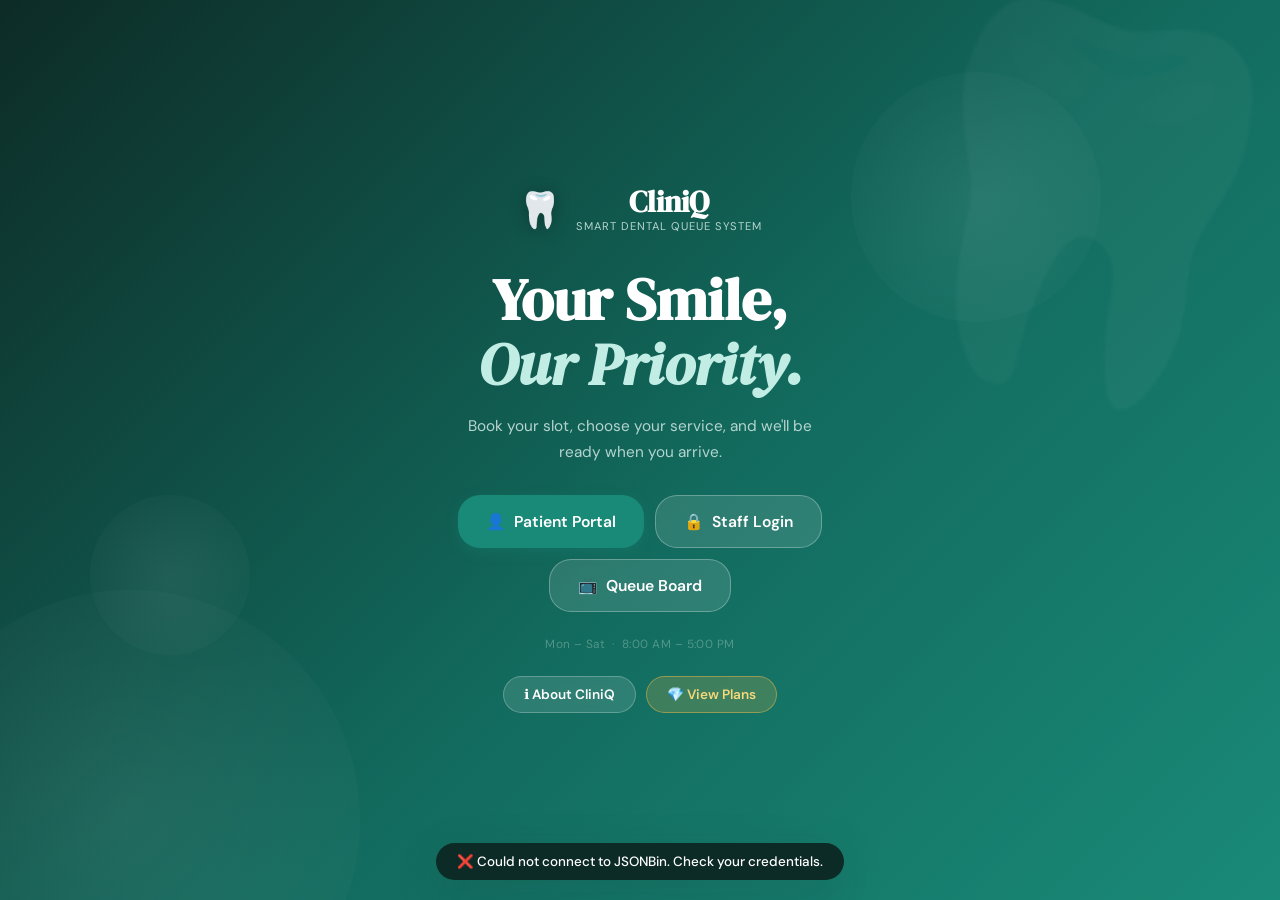
==== commit 0557a274: "Fixed Premium Tier" ====
--- a/index.html
+++ b/index.html
@@ -42,11 +42,10 @@
     </div>
     <p class="landing-hours">Mon – Sat &nbsp;·&nbsp; 8:00 AM – 5:00 PM</p>
 
-    <!-- About + Pricing buttons at bottom -->
+    <!-- About + Pricing — visible pill buttons -->
     <div class="landing-footer-btns">
-      <button class="btn-text" onclick="openAbout()">ℹ️ About CliniQ</button>
-      <span class="footer-sep">·</span>
-      <button class="btn-text" onclick="openPricing()">💎 View Plans</button>
+      <button class="btn btn-landing-pill" onclick="openAbout()">ℹ️ About CliniQ</button>
+      <button class="btn btn-landing-pill btn-landing-pill-gold" onclick="openPricing()">💎 View Plans</button>
     </div>
   </div>
 </div>
@@ -276,7 +275,12 @@
 
     <div class="sidebar-bottom">
       <button class="btn-board" onclick="openQueueBoard()">📺 Queue Board</button>
-      <button class="btn-tier-toggle" id="btn-tier-toggle" onclick="toggleTier()">⬆️ Switch to Premium</button>
+      <div class="tier-toggle-wrap" id="tier-toggle-wrap">
+        <button class="btn-tier-toggle" id="btn-tier-toggle" onclick="toggleTier()">
+          <span id="tier-toggle-icon">⬆️</span>
+          <span id="tier-toggle-label">Switch to Premium</span>
+        </button>
+      </div>
       <button class="sidebar-logout" onclick="adminLogout()">⬅ Logout</button>
     </div>
   </aside>
@@ -327,7 +331,7 @@
 
     <div class="about-divider"></div>
 
-    <div class="about-team-title">👥 Built by</div>
+<div class="about-team-title">👥 Built by</div>
     <div class="about-team">
       <!-- ── SLOT 1 ── -->
       <div class="about-member">
@@ -448,6 +452,28 @@
   </div>
 </div>
 
+<!-- FOLLOW-UP MODAL -->
+<div class="modal-overlay" id="followup-overlay" onclick="closeFollowupOnBg(event)">
+  <div class="modal-box" style="max-width:400px">
+    <h3 style="font-family:var(--fd);font-size:1.5rem;color:var(--navy);margin-bottom:6px">📆 Set Follow-up</h3>
+    <p style="font-size:.86rem;color:var(--muted);margin-bottom:20px">Set a recommended return date for this patient.</p>
+    <div id="followup-patient-info" style="background:var(--teal-xlt);border-radius:var(--r-md);padding:12px 14px;margin-bottom:16px;font-size:.87rem;color:var(--slate)"></div>
+    <div class="form-group">
+      <label>Recommended Return Date</label>
+      <input type="date" id="followup-date-input"/>
+    </div>
+    <div class="form-group">
+      <label>Notes <span class="label-hint">(optional)</span></label>
+      <input type="text" id="followup-note-input" placeholder="e.g. Return for cleaning, bring X-ray"/>
+    </div>
+    <p class="auth-error" id="followup-err"></p>
+    <div style="display:flex;gap:10px;margin-top:4px">
+      <button class="btn btn-primary" style="flex:1" onclick="saveFollowup()">Save Follow-up</button>
+      <button class="btn btn-outline" onclick="closeFollowup()">Cancel</button>
+    </div>
+  </div>
+</div>
+
 <div class="sb-overlay" id="sb-overlay" onclick="closeSidebar()"></div>
 <div class="toast" id="toast"></div>
 
--- a/style.css
+++ b/style.css
@@ -518,26 +518,43 @@
 }
 
 /* ══════════════════════════════════════════════════
-   LANDING — Footer text buttons
+   LANDING — Footer pill buttons (About + View Plans)
 ══════════════════════════════════════════════════ */
 .landing-footer-btns {
   display: flex;
   align-items: center;
-  gap: 12px;
-  margin-top: 20px;
-}
-.btn-text {
-  background: none;
-  border: none;
-  color: rgba(255,255,255,.45);
+  gap: 10px;
+  margin-top: 24px;
+  flex-wrap: wrap;
+  justify-content: center;
+}
+.btn-landing-pill {
+  background: rgba(255,255,255,.12);
+  color: #fff;
+  border: 1.5px solid rgba(255,255,255,.25);
+  padding: 9px 20px;
+  border-radius: 999px;
+  font-size: .85rem;
+  font-weight: 600;
+  cursor: pointer;
   font-family: var(--fb);
-  font-size: .8rem;
-  cursor: pointer;
-  padding: 4px 0;
-  transition: color var(--tr);
-}
-.btn-text:hover { color: rgba(255,255,255,.85); }
-.footer-sep { color: rgba(255,255,255,.2); font-size: .8rem; }
+  transition: all var(--tr);
+  backdrop-filter: blur(4px);
+}
+.btn-landing-pill:hover {
+  background: rgba(255,255,255,.22);
+  border-color: rgba(255,255,255,.4);
+  transform: translateY(-1px);
+}
+.btn-landing-pill-gold {
+  background: rgba(232,184,75,.2);
+  border-color: rgba(232,184,75,.5);
+  color: #f5d87a;
+}
+.btn-landing-pill-gold:hover {
+  background: rgba(232,184,75,.32);
+  border-color: rgba(232,184,75,.7);
+}
 
 /* ══════════════════════════════════════════════════
    ABOUT MODAL
@@ -651,19 +668,35 @@
 .nav-premium.unlocked { opacity: 1; }
 .nav-lock { font-size: .74rem; flex-shrink: 0; }
 
+.tier-toggle-wrap { padding: 2px 0 4px; }
 .btn-tier-toggle {
-  padding: 9px 13px; border-radius: var(--r-md);
-  border: 1px solid rgba(232,184,75,.38);
-  background: rgba(232,184,75,.08); cursor: pointer;
-  font-family: var(--fb); font-size: .79rem; font-weight: 600;
+  width: 100%;
+  padding: 12px 14px;
+  border-radius: var(--r-md);
+  border: 1.5px solid rgba(232,184,75,.55);
+  background: linear-gradient(135deg, rgba(232,184,75,.18), rgba(232,184,75,.08));
+  cursor: pointer;
+  font-family: var(--fb); font-size: .84rem; font-weight: 700;
   color: #e8b84b; transition: all var(--tr); text-align: left;
-  width: 100%;
-}
-.btn-tier-toggle:hover { background: rgba(232,184,75,.18); }
+  display: flex; align-items: center; gap: 8px;
+  box-shadow: 0 2px 10px rgba(232,184,75,.15);
+}
+.btn-tier-toggle:hover {
+  background: linear-gradient(135deg, rgba(232,184,75,.28), rgba(232,184,75,.14));
+  border-color: rgba(232,184,75,.75);
+  box-shadow: 0 4px 16px rgba(232,184,75,.25);
+  transform: translateY(-1px);
+}
 .btn-tier-toggle.is-premium {
-  border-color: rgba(255,255,255,.08);
-  background: rgba(255,255,255,.04);
-  color: rgba(255,255,255,.35);
+  border-color: rgba(255,255,255,.12);
+  background: rgba(255,255,255,.05);
+  color: rgba(255,255,255,.4);
+  box-shadow: none;
+}
+.btn-tier-toggle.is-premium:hover {
+  background: rgba(255,255,255,.09);
+  transform: none;
+  box-shadow: none;
 }
 
 /* ── Lock overlay ───────────────────────────────── */
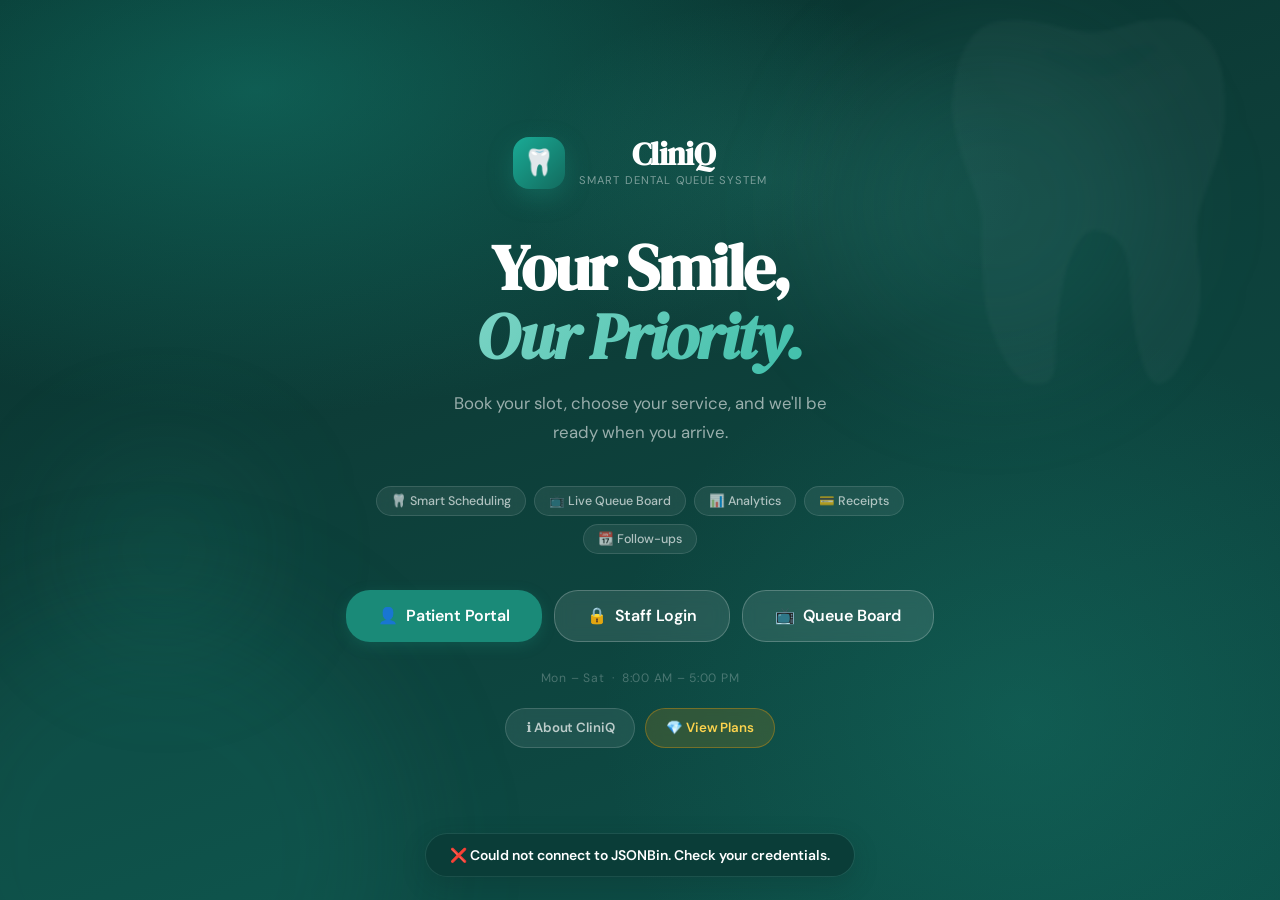
==== commit a215df5c: "fixed UI" ====
--- a/index.html
+++ b/index.html
@@ -21,7 +21,7 @@
   </div>
   <div class="landing-content">
     <div class="landing-logo">
-      <span class="logo-mark">🦷</span>
+      <div class="logo-mark">🦷</div>
       <div>
         <h1 class="logo-name">CliniQ</h1>
         <p class="logo-tagline">Smart Dental Queue System</p>
@@ -29,6 +29,16 @@
     </div>
     <h2 class="landing-headline">Your Smile,<br/><em>Our Priority.</em></h2>
     <p class="landing-desc">Book your slot, choose your service, and we'll be ready when you arrive.</p>
+
+    <!-- Feature pills -->
+    <div class="landing-pills">
+      <span class="landing-pill">🦷 Smart Scheduling</span>
+      <span class="landing-pill">📺 Live Queue Board</span>
+      <span class="landing-pill">📊 Analytics</span>
+      <span class="landing-pill">💳 Receipts</span>
+      <span class="landing-pill">📆 Follow-ups</span>
+    </div>
+
     <div class="landing-ctas">
       <button class="btn btn-primary btn-lg" onclick="showPage('page-patient-portal')">
         <span>👤</span> Patient Portal
@@ -217,7 +227,7 @@
       </div>
       <p class="auth-error" id="a-err"></p>
       <button class="btn btn-primary btn-full" onclick="adminLogin()">Sign In</button>
-      <p class="auth-hint">Demo: <strong>admin</strong> / <strong>dentis2024</strong></p>
+      <p class="auth-hint">Demo: <strong>admin</strong> / <strong>dentis2026</strong></p>
     </div>
   </div>
 </div>
@@ -331,46 +341,46 @@
 
     <div class="about-divider"></div>
 
-<div class="about-team-title">👥 Built by</div>
+    <div class="about-team-title">👥 Built by</div>
     <div class="about-team">
       <!-- ── SLOT 1 ── -->
       <div class="about-member">
         <div class="about-avatar">👤</div>
         <div class="about-member-info">
-          <div class="about-member-name">Christian Daniel Rocero</div>
-          <div class="about-member-role">Chief Executive Officer & Programmer</div>
+          <div class="about-member-name">Name Here</div>
+          <div class="about-member-role">Role Here</div>
         </div>
       </div>
       <!-- ── SLOT 2 ── -->
       <div class="about-member">
         <div class="about-avatar">👤</div>
         <div class="about-member-info">
-          <div class="about-member-name">John Justine Martinez</div>
-          <div class="about-member-role">Sales Manager</div>
+          <div class="about-member-name">Name Here</div>
+          <div class="about-member-role">Role Here</div>
         </div>
       </div>
       <!-- ── SLOT 3 ── -->
       <div class="about-member">
         <div class="about-avatar">👤</div>
         <div class="about-member-info">
-          <div class="about-member-name">Ashiah Rufaelle De Castro</div>
-          <div class="about-member-role">Socials Manager</div>
+          <div class="about-member-name">Name Here</div>
+          <div class="about-member-role">Role Here</div>
         </div>
       </div>
       <!-- ── SLOT 4 ── -->
       <div class="about-member">
         <div class="about-avatar">👤</div>
         <div class="about-member-info">
-          <div class="about-member-name">Christel Marqueses</div>
-          <div class="about-member-role">Customer Relations Manager</div>
+          <div class="about-member-name">Name Here</div>
+          <div class="about-member-role">Role Here</div>
         </div>
       </div>
       <!-- ── SLOT 5 ── -->
       <div class="about-member">
         <div class="about-avatar">👤</div>
         <div class="about-member-info">
-          <div class="about-member-name">Manuel Jhon Delos Reyes</div>
-          <div class="about-member-role">Operations Manager</div>
+          <div class="about-member-name">Name Here</div>
+          <div class="about-member-role">Role Here</div>
         </div>
       </div>
     </div>
--- a/style.css
+++ b/style.css
@@ -1,717 +1,1220 @@
-/* ═══════════════════════════════════════════════
-   DentisTrack — style.css  v4
-   localStorage edition · Mobile-first
-═══════════════════════════════════════════════ */
-
-:root {
-  --teal:       #1a8a78;
-  --teal-dk:    #126b5e;
-  --teal-lt:    #2ab09a;
-  --teal-xlt:   #e8f7f4;
-  --mint:       #c2ede5;
-  --cream:      #fafdf9;
-  --white:      #ffffff;
-  --navy:       #0d2b26;
-  --slate:      #2f4f4a;
-  --muted:      #7a9993;
-  --soft:       #b5d4cf;
-  --gold:       #e8b84b;
-  --gold-bg:    #fdf3d7;
-  --danger:     #e05757;
-  --danger-bg:  #fdeaea;
-  --success:    #27ae60;
-  --success-bg: #e8f8ee;
-  --warn:       #e67e22;
-  --warn-bg:    #fef3e2;
-  --r-sm:  8px;
-  --r-md:  14px;
-  --r-lg:  22px;
-  --r-xl:  32px;
-  --sh-sm: 0 2px 8px rgba(26,138,120,.08);
-  --sh-md: 0 6px 24px rgba(26,138,120,.13);
-  --sh-lg: 0 16px 48px rgba(13,43,38,.15);
-  --tr:    .23s cubic-bezier(.4,0,.2,1);
-  --fd:    'DM Serif Display', Georgia, serif;
-  --fb:    'DM Sans', system-ui, sans-serif;
-  --sw:    240px;
-}
-
-*,*::before,*::after{box-sizing:border-box;margin:0;padding:0}
-html{font-size:16px;scroll-behavior:smooth;-webkit-text-size-adjust:100%}
-body{font-family:var(--fb);background:var(--cream);color:var(--navy);min-height:100vh;overflow-x:hidden}
-
-/* ── Pages ─────────────────────────────────────── */
-.page{display:none;min-height:100dvh}
-.page.active{display:flex}
-
-/* ── Buttons ────────────────────────────────────── */
-.btn{
-  display:inline-flex;align-items:center;justify-content:center;gap:8px;
-  padding:12px 22px;border-radius:var(--r-md);
-  font-family:var(--fb);font-size:.91rem;font-weight:600;
-  cursor:pointer;border:none;transition:all var(--tr);white-space:nowrap;
-  -webkit-tap-highlight-color:transparent;user-select:none;
-}
-.btn-primary{background:var(--teal);color:#fff;box-shadow:0 4px 14px rgba(26,138,120,.28)}
-.btn-primary:hover{background:var(--teal-dk);transform:translateY(-1px);box-shadow:0 6px 20px rgba(26,138,120,.36)}
-.btn-outline{background:transparent;color:var(--teal);border:2px solid var(--teal)}
-.btn-outline:hover{background:var(--teal-xlt);transform:translateY(-1px)}
-.btn-ghost{background:rgba(255,255,255,.12);color:#fff;border:1.5px solid rgba(255,255,255,.28)}
-.btn-ghost:hover{background:rgba(255,255,255,.22)}
-.btn-lg{padding:15px 28px;font-size:.98rem;border-radius:var(--r-lg)}
-.btn-full{width:100%}
-.btn-sm{padding:6px 13px;font-size:.78rem;border-radius:var(--r-sm)}
-.btn-success{background:var(--success);color:#fff}
-.btn-success:hover{background:#219a52;transform:translateY(-1px)}
-.btn-danger{background:var(--danger);color:#fff}
-.btn-danger:hover{background:#c0392b;transform:translateY(-1px)}
-.btn-gold{background:var(--gold);color:var(--navy)}
-.btn-gold:hover{background:#d4a73c;transform:translateY(-1px)}
-.btn:disabled{opacity:.38;cursor:not-allowed;transform:none!important}
-.btn:active{transform:scale(.96)!important}
-
-/* ══════════════════════════════════════════════════
-   LANDING
-══════════════════════════════════════════════════ */
-#page-landing{
-  flex-direction:column;align-items:center;justify-content:center;
-  background:linear-gradient(135deg,#0d2b26 0%,#126b5e 55%,#1a8a78 100%);
-  overflow:hidden;position:relative;padding:24px 18px;
-}
-.landing-bg{position:absolute;inset:0;pointer-events:none;overflow:hidden}
-.tooth-bg{position:absolute;font-size:min(55vw,360px);opacity:.04;right:-30px;top:-30px;transform:rotate(12deg);animation:float 9s ease-in-out infinite}
-.blob{position:absolute;border-radius:50%;background:radial-gradient(circle,rgba(255,255,255,.07),transparent);animation:float 11s ease-in-out infinite}
-.b1{width:460px;height:460px;bottom:-150px;left:-100px}
-.b2{width:250px;height:250px;top:8%;right:14%;animation-delay:3.5s}
-.b3{width:160px;height:160px;top:55%;left:7%;animation-delay:7s}
-@keyframes float{0%,100%{transform:translateY(0)}50%{transform:translateY(-18px)}}
-
-.landing-content{
-  position:relative;z-index:2;display:flex;flex-direction:column;
-  align-items:center;text-align:center;max-width:540px;width:100%;
-  animation:fadeUp .8s ease both;
-}
-@keyframes fadeUp{from{opacity:0;transform:translateY(26px)}to{opacity:1;transform:translateY(0)}}
-
-.landing-logo{display:flex;align-items:center;gap:14px;margin-bottom:34px}
-.logo-mark{font-size:2.2rem;filter:drop-shadow(0 2px 8px rgba(0,0,0,.3))}
-.logo-name{font-family:var(--fd);font-size:1.85rem;color:#fff;line-height:1}
-.logo-tagline{font-size:.7rem;color:var(--soft);letter-spacing:.09em;text-transform:uppercase;margin-top:2px}
-
-.landing-headline{font-family:var(--fd);font-size:clamp(2.1rem,5.5vw,3.7rem);color:#fff;line-height:1.1;margin-bottom:15px}
-.landing-headline em{color:var(--mint);font-style:italic}
-.landing-desc{color:var(--soft);font-size:.96rem;line-height:1.7;margin-bottom:30px;max-width:370px}
-.landing-ctas{display:flex;gap:11px;flex-wrap:wrap;justify-content:center;margin-bottom:24px;width:100%}
-.landing-hours{color:rgba(255,255,255,.27);font-size:.74rem;letter-spacing:.04em}
-
-/* ══════════════════════════════════════════════════
-   AUTH WRAPPER & CARD
-══════════════════════════════════════════════════ */
-#page-patient-portal,#page-patient-confirm,#page-admin-login,
-#page-patient-dashboard{
-  background:linear-gradient(160deg,var(--teal-xlt) 0%,var(--cream) 55%);
-  align-items:flex-start;justify-content:center;
-  padding:14px 14px 48px;overflow-y:auto;
-}
-.auth-wrap{width:100%;max-width:580px;padding-top:4px}
-.auth-wrap.wide{max-width:680px}
-.back-btn{
-  background:none;border:none;cursor:pointer;color:var(--teal);
-  font-family:var(--fb);font-size:.86rem;font-weight:600;
-  padding:8px 0;margin-bottom:12px;display:flex;align-items:center;gap:6px;
-  transition:gap var(--tr);
-}
-.back-btn:hover{gap:10px}
-.auth-card{
-  background:var(--white);border-radius:var(--r-xl);
-  padding:28px 24px;box-shadow:var(--sh-lg);
-  border:1px solid rgba(26,138,120,.07);
-  animation:fadeUp .4s ease both;
-}
-.auth-emoji{font-size:2.4rem;display:block;margin-bottom:12px;animation:float 4s ease-in-out infinite}
-.auth-title{font-family:var(--fd);font-size:1.8rem;color:var(--navy);margin-bottom:4px}
-.auth-sub{color:var(--muted);font-size:.86rem;margin-bottom:20px;line-height:1.5}
-.auth-error{color:var(--danger);font-size:.81rem;min-height:18px;margin-bottom:7px;font-weight:500}
-.auth-hint{text-align:center;font-size:.76rem;color:var(--muted);margin-top:12px}
-.auth-hint strong{color:var(--teal)}
-
-/* ── Portal Tabs (Sign In / Register) ──────────── */
-.portal-tabs{display:flex;border-radius:var(--r-md);overflow:hidden;border:1.5px solid var(--mint);margin-bottom:22px}
-.ptab{
-  flex:1;padding:10px;border:none;background:var(--cream);
-  font-family:var(--fb);font-size:.87rem;font-weight:600;color:var(--muted);
-  cursor:pointer;transition:all var(--tr);
-}
-.ptab.active{background:var(--teal);color:#fff}
-.ptab:not(.active):hover{background:var(--teal-xlt);color:var(--teal)}
-
-/* ── Patient Dashboard Header ───────────────────── */
-.patient-dash-header{
-  display:flex;align-items:flex-start;justify-content:space-between;
-  margin-bottom:16px;gap:12px;flex-wrap:wrap;
-}
-.patient-dash-header .auth-title{margin-bottom:2px;font-size:1.6rem}
-.patient-dash-header .auth-sub{margin-bottom:0}
-
-/* ── Dentist Banner ─────────────────────────────── */
-.dentist-banner{
-  border-radius:var(--r-md);padding:10px 14px;margin-bottom:14px;
-  font-size:.83rem;font-weight:600;display:none;align-items:center;gap:9px;
-}
-.dentist-banner.available{background:var(--success-bg);color:var(--success);display:flex}
-.dentist-banner.busy{background:var(--warn-bg);color:var(--warn);display:flex}
-.dentist-banner.unavailable{background:var(--danger-bg);color:var(--danger);display:flex}
-
-/* ── Active Appointment Card ────────────────────── */
-.active-appt-card{
-  background:linear-gradient(135deg,var(--teal),var(--teal-dk));
-  border-radius:var(--r-lg);padding:20px 22px;margin-bottom:16px;
-  color:#fff;animation:fadeUp .4s ease both;
-}
-.aac-label{font-size:.7rem;font-weight:700;text-transform:uppercase;letter-spacing:.08em;opacity:.6;margin-bottom:8px}
-.aac-name{font-family:var(--fd);font-size:1.4rem;margin-bottom:6px}
-.aac-detail{font-size:.83rem;opacity:.75;margin-bottom:4px}
-.aac-pos{
-  display:inline-block;background:rgba(255,255,255,.2);
-  padding:4px 12px;border-radius:999px;font-size:.8rem;font-weight:700;
-  margin-top:10px;
-}
-.aac-actions{display:flex;gap:8px;margin-top:14px;flex-wrap:wrap}
-.aac-paid-badge{
-  background:rgba(255,255,255,.15);border:1.5px solid rgba(255,255,255,.3);
-  padding:5px 14px;border-radius:999px;font-size:.78rem;font-weight:700;
-}
-
-/* ── Patient Dashboard Tabs ─────────────────────── */
-.pd-tabs{display:flex;gap:0;margin-bottom:16px;border-radius:var(--r-lg);overflow:hidden;border:1.5px solid var(--mint)}
-.pd-tab{
-  flex:1;padding:11px;border:none;background:var(--cream);
-  font-family:var(--fb);font-size:.86rem;font-weight:600;color:var(--muted);
-  cursor:pointer;transition:all var(--tr);
-}
-.pd-tab.active{background:var(--teal);color:#fff}
-.pd-tab:not(.active):hover{background:var(--teal-xlt);color:var(--teal)}
-.pd-panel{animation:fadeUp .3s ease both}
-
-/* ── Patient History ────────────────────────────── */
-.ph-card{
-  background:var(--white);border-radius:var(--r-lg);
-  padding:18px 20px;margin-bottom:12px;
-  box-shadow:var(--sh-sm);border:1px solid rgba(26,138,120,.07);
-  animation:fadeUp .3s ease both;
-}
-.ph-header{display:flex;justify-content:space-between;align-items:flex-start;margin-bottom:10px;gap:8px}
-.ph-date{font-family:var(--fd);font-size:1rem;color:var(--navy)}
-.ph-svcs{font-size:.8rem;color:var(--muted);margin-bottom:8px}
-.ph-row{display:flex;justify-content:space-between;font-size:.83rem;padding:4px 0;border-bottom:1px solid var(--teal-xlt)}
-.ph-row:last-child{border-bottom:none}
-.ph-label{color:var(--muted)}
-.ph-val{font-weight:600;color:var(--navy)}
-.ph-total{font-weight:700;font-size:.95rem;color:var(--teal-dk)}
-.ph-empty{text-align:center;padding:48px 16px;color:var(--muted)}
-.ph-empty .ei{font-size:2.8rem;display:block;margin-bottom:10px;opacity:.38}
-
-/* ── Forms ──────────────────────────────────────── */
-.form-row-2{display:grid;grid-template-columns:1fr 1fr;gap:12px}
-.form-group{margin-bottom:15px}
-.form-group label{
-  display:block;font-size:.75rem;font-weight:600;color:var(--slate);
-  text-transform:uppercase;letter-spacing:.06em;margin-bottom:6px;
-}
-.label-hint{font-size:.7rem;color:var(--muted);font-weight:400;text-transform:none;letter-spacing:0}
-.form-group input[type=text],
-.form-group input[type=tel],
-.form-group input[type=date],
-.form-group input[type=password],
-.form-group select{
-  width:100%;padding:11px 13px;border-radius:var(--r-md);
-  border:1.5px solid var(--mint);background:var(--cream);
-  font-family:var(--fb);font-size:.91rem;color:var(--navy);
-  outline:none;transition:border-color var(--tr),box-shadow var(--tr);
-  -webkit-appearance:none;appearance:none;
-}
-.form-group input:focus,.form-group select:focus{
-  border-color:var(--teal);box-shadow:0 0 0 3px rgba(26,138,120,.1);background:var(--white);
-}
-.form-group select{
-  background-image:url("data:image/svg+xml,%3Csvg xmlns='http://www.w3.org/2000/svg' width='12' height='8' viewBox='0 0 12 8'%3E%3Cpath d='M1 1l5 5 5-5' stroke='%231a8a78' stroke-width='2' fill='none' stroke-linecap='round'/%3E%3C/svg%3E");
-  background-repeat:no-repeat;background-position:right 12px center;padding-right:34px;
-}
-
-/* ── Services Grid ──────────────────────────────── */
-.services-grid{display:grid;grid-template-columns:repeat(auto-fill,minmax(140px,1fr));gap:8px;margin-top:2px}
-.svc-card{
-  border:2px solid var(--mint);border-radius:var(--r-md);
-  padding:11px 10px;cursor:pointer;transition:all var(--tr);
-  background:var(--cream);position:relative;overflow:hidden;
-  user-select:none;-webkit-tap-highlight-color:transparent;
-}
-.svc-card:active{transform:scale(.95)}
-.svc-card.selected{border-color:var(--teal);background:var(--white);box-shadow:0 4px 14px rgba(26,138,120,.15)}
-.svc-check{position:absolute;top:6px;right:6px;width:16px;height:16px;border-radius:50%;background:var(--teal);color:#fff;font-size:9px;display:none;align-items:center;justify-content:center}
-.svc-card.selected .svc-check{display:flex}
-.svc-icon{font-size:1.2rem;margin-bottom:4px;display:block}
-.svc-name{font-weight:600;font-size:.8rem;color:var(--navy);margin-bottom:3px;line-height:1.3}
-.svc-price{font-size:.76rem;color:var(--teal);font-weight:600}
-.svc-dur{font-size:.67rem;color:var(--muted);margin-top:2px}
-
-/* ── Slot Info ──────────────────────────────────── */
-.slot-info{border-radius:var(--r-md);padding:9px 13px;margin-bottom:13px;font-size:.8rem;line-height:1.5;display:none}
-.slot-info.ok{background:var(--success-bg);color:var(--success);display:block}
-.slot-info.err{background:var(--danger-bg);color:var(--danger);display:block}
-
-/* ── Bill Box ───────────────────────────────────── */
-.bill-box{background:var(--teal-xlt);border-radius:var(--r-md);padding:13px 15px;margin:13px 0;border:1px solid var(--mint)}
-.bill-row{display:flex;justify-content:space-between;font-size:.86rem;color:var(--slate);padding:3px 0}
-.bill-total{font-weight:700;font-size:1.02rem;color:var(--teal-dk);padding-top:5px}
-.bill-divider{height:1px;background:var(--mint);margin:6px 0}
-.bill-note{font-size:.7rem;color:var(--muted);margin-top:6px;line-height:1.5;white-space:pre-line}
-
-/* ── Confirmation ───────────────────────────────── */
-.confirm-anim{font-size:3.4rem;display:block;text-align:center;margin-bottom:12px;animation:popIn .55s cubic-bezier(.175,.885,.32,1.275) both}
-@keyframes popIn{from{transform:scale(0);opacity:0}to{transform:scale(1);opacity:1}}
-.confirm-details{background:var(--teal-xlt);border-radius:var(--r-md);padding:15px;margin:13px 0}
-.confirm-row{display:flex;justify-content:space-between;align-items:flex-start;font-size:.85rem;padding:5px 0;border-bottom:1px solid var(--mint);gap:8px}
-.confirm-row:last-child{border-bottom:none}
-.c-label{color:var(--muted);font-weight:500;flex-shrink:0}
-.c-val{color:var(--navy);font-weight:600;text-align:right}
-.q-badge{display:inline-block;background:var(--teal);color:#fff;padding:3px 13px;border-radius:999px;font-size:.79rem;font-weight:700;margin-bottom:11px}
-.confirm-tip{background:var(--gold-bg);border-radius:var(--r-md);padding:11px 13px;font-size:.81rem;color:var(--slate);line-height:1.55;margin-top:13px;border-left:3px solid var(--gold)}
-
-/* ── Notification Panel ─────────────────────────── */
-.notif-panel{background:var(--navy);border-radius:var(--r-md);padding:13px 15px;margin-top:13px}
-.notif-title{font-weight:700;font-size:.86rem;color:#fff;margin-bottom:3px}
-.notif-sub{font-size:.76rem;color:rgba(255,255,255,.38);margin-bottom:10px}
-.notif-log{display:flex;flex-direction:column;gap:7px}
-.notif-item{background:rgba(255,255,255,.07);border-radius:var(--r-sm);padding:8px 10px;font-size:.78rem;color:rgba(255,255,255,.8);border-left:3px solid var(--teal-lt);animation:fadeUp .4s ease both}
-.notif-item.alert{border-left-color:var(--gold)}
-.notif-item.skip{border-left-color:var(--danger)}
-.notif-time{font-size:.67rem;color:rgba(255,255,255,.27);margin-top:3px}
-
-/* ══════════════════════════════════════════════════
-   ADMIN DASHBOARD
-══════════════════════════════════════════════════ */
-#page-admin-dashboard{flex-direction:row;background:#f0f7f5;align-items:stretch}
-
-.sidebar{width:var(--sw);flex-shrink:0;background:var(--navy);display:flex;flex-direction:column;height:100vh;position:sticky;top:0;overflow-y:auto;transition:transform var(--tr);z-index:200}
-.sidebar-top{display:flex;align-items:center;justify-content:space-between;padding:20px 17px 17px;border-bottom:1px solid rgba(255,255,255,.07);margin-bottom:10px}
-.sidebar-logo{display:flex;align-items:center;gap:10px;font-family:var(--fd);font-size:1.12rem;color:#fff}
-.sidebar-logo span:first-child{font-size:1.3rem}
-.sidebar-close{display:none;background:none;border:none;color:rgba(255,255,255,.35);font-size:1.1rem;cursor:pointer;padding:4px}
-
-.sidebar-nav{display:flex;flex-direction:column;gap:3px;padding:0 8px;flex:1}
-.nav-item{display:flex;align-items:center;gap:9px;padding:10px 12px;border-radius:var(--r-md);border:none;background:none;cursor:pointer;font-family:var(--fb);font-size:.85rem;font-weight:500;color:rgba(255,255,255,.46);transition:all var(--tr);text-align:left;width:100%}
-.ni-icon{font-size:.98rem;flex-shrink:0}
-.nav-item span:nth-child(2){flex:1}
-.nav-item:hover{background:rgba(255,255,255,.06);color:rgba(255,255,255,.83)}
-.nav-item.active{background:var(--teal);color:#fff;box-shadow:0 4px 12px rgba(26,138,120,.3)}
-.nav-badge{background:rgba(255,255,255,.13);color:#fff;border-radius:999px;font-size:.65rem;font-weight:700;min-width:18px;height:16px;display:flex;align-items:center;justify-content:center;padding:0 4px}
-.nav-item.active .nav-badge{background:rgba(255,255,255,.22)}
-
-.sidebar-bottom{padding:10px 8px 16px;display:flex;flex-direction:column;gap:7px}
-.btn-board{padding:9px 12px;border-radius:var(--r-md);border:1px solid rgba(255,255,255,.11);background:rgba(255,255,255,.05);cursor:pointer;font-family:var(--fb);font-size:.79rem;color:rgba(255,255,255,.54);transition:all var(--tr);text-align:left}
-.btn-board:hover{background:rgba(255,255,255,.12);color:rgba(255,255,255,.9)}
-.sidebar-logout{padding:9px 12px;border-radius:var(--r-md);border:1px solid rgba(255,255,255,.07);background:transparent;cursor:pointer;font-family:var(--fb);font-size:.79rem;color:rgba(255,255,255,.3);transition:all var(--tr);text-align:left}
-.sidebar-logout:hover{background:rgba(224,87,87,.14);color:#ff8080;border-color:rgba(224,87,87,.28)}
-
-.sb-overlay{display:none;position:fixed;inset:0;background:rgba(0,0,0,.5);z-index:199;backdrop-filter:blur(2px)}
-
-.dash-main{flex:1;min-width:0;display:flex;flex-direction:column;overflow-y:auto;min-height:100vh}
-.dash-header{display:flex;align-items:flex-start;justify-content:space-between;padding:20px 20px 0;flex-wrap:wrap;gap:12px;margin-bottom:16px}
-.dash-hdr-left{display:flex;align-items:center;gap:10px}
-.menu-btn{display:none;background:none;border:none;cursor:pointer;font-size:1.22rem;color:var(--navy);padding:5px;border-radius:var(--r-sm);transition:background var(--tr)}
-.menu-btn:hover{background:var(--teal-xlt)}
-.dash-title{font-family:var(--fd);font-size:1.65rem;color:var(--navy)}
-.dash-sub{color:var(--muted);font-size:.8rem;margin-top:2px}
-.dash-chips{display:flex;gap:8px;flex-wrap:wrap}
-.chip{background:var(--white);border-radius:var(--r-md);padding:8px 14px;box-shadow:var(--sh-sm);border:1px solid rgba(26,138,120,.08);text-align:center}
-.chip-n{font-family:var(--fd);font-size:1.3rem;color:var(--teal-dk);display:block;line-height:1}
-.chip-l{font-size:.65rem;color:var(--muted);text-transform:uppercase;letter-spacing:.06em}
-
-.tab{display:none;padding:0 20px 30px}
-.tab.active{display:block}
-
-/* ── Queue Cards ────────────────────────────────── */
-.queue-list{display:flex;flex-direction:column;gap:10px}
-.q-card{background:var(--white);border-radius:var(--r-lg);padding:15px 17px;display:flex;align-items:center;gap:13px;box-shadow:var(--sh-sm);border:1px solid rgba(26,138,120,.06);transition:box-shadow var(--tr),transform var(--tr);animation:fadeUp .3s ease both;flex-wrap:wrap}
-.q-card:hover{box-shadow:var(--sh-md);transform:translateY(-1px)}
-.q-num{width:40px;height:40px;flex-shrink:0;border-radius:50%;background:var(--teal-xlt);display:flex;align-items:center;justify-content:center;font-family:var(--fd);font-size:1rem;color:var(--teal-dk);border:2px solid var(--mint)}
-.q-num.is-next{background:var(--teal);color:#fff;border-color:var(--teal-dk);box-shadow:0 4px 12px rgba(26,138,120,.28)}
-.q-info{flex:1;min-width:160px}
-.q-next-tag{font-size:.66rem;font-weight:700;letter-spacing:.08em;color:var(--teal);text-transform:uppercase;margin-bottom:2px}
-.q-name{font-weight:700;font-size:.93rem;color:var(--navy);margin-bottom:2px}
-.q-svcs{font-size:.76rem;color:var(--muted);overflow:hidden;text-overflow:ellipsis;white-space:nowrap}
-.q-meta{font-size:.71rem;color:var(--soft);margin-top:2px}
-.q-right{display:flex;flex-direction:column;align-items:flex-end;gap:5px;flex-shrink:0;margin-left:auto}
-.q-amt{font-weight:700;font-size:.94rem;color:var(--teal-dk)}
-.q-actions{display:flex;gap:5px;flex-wrap:wrap;justify-content:flex-end}
-
-.badge{display:inline-block;padding:2px 9px;border-radius:999px;font-size:.67rem;font-weight:700;text-transform:uppercase;letter-spacing:.04em}
-.b-waiting{background:var(--gold-bg);color:var(--warn)}
-.b-paid{background:var(--success-bg);color:var(--success)}
-.b-done{background:var(--teal-xlt);color:var(--teal-dk)}
-.b-skipped{background:var(--danger-bg);color:var(--danger)}
-
-/* Last patient today indicator */
-.last-patient-card{
-  border:2px solid rgba(232,184,75,.4)!important;
-  background:linear-gradient(to right,var(--white),#fffdf0)!important;
-}
-.q-last-tag{
-  font-size:.66rem;font-weight:700;letter-spacing:.07em;
-  color:var(--gold);text-transform:uppercase;margin-bottom:2px;
-}
-/* Future date card — slightly muted */
-.future-card{opacity:.82;border-style:dashed!important}
-.q-future-tag{
-  font-size:.66rem;font-weight:700;letter-spacing:.06em;
-  color:var(--teal-lt);text-transform:uppercase;margin-bottom:2px;
-}
-
-.empty-state{text-align:center;padding:50px 14px;color:var(--muted)}
-.empty-state .ei{font-size:2.7rem;display:block;margin-bottom:11px;opacity:.38}
-.empty-state h3{font-family:var(--fd);font-size:1.25rem;color:var(--slate);margin-bottom:4px}
-.empty-state p{font-size:.83rem}
-
-/* ══════════════════════════════════════════════════
-   HISTORY LOG
-══════════════════════════════════════════════════ */
-.history-wrap{display:flex;flex-direction:column;gap:18px}
-.history-filters{display:flex;gap:9px;align-items:center;flex-wrap:wrap;background:var(--white);border-radius:var(--r-lg);padding:14px 17px;box-shadow:var(--sh-sm);border:1px solid rgba(26,138,120,.06)}
-.history-filters label{font-size:.77rem;font-weight:600;color:var(--muted);text-transform:uppercase;letter-spacing:.05em;white-space:nowrap}
-.history-filters input[type=date]{padding:7px 11px;border:1.5px solid var(--mint);border-radius:var(--r-sm);font-family:var(--fb);font-size:.87rem;color:var(--navy);background:var(--cream);outline:none;transition:border-color var(--tr);-webkit-appearance:none}
-.history-filters input[type=date]:focus{border-color:var(--teal)}
-.history-day-card{background:var(--white);border-radius:var(--r-lg);box-shadow:var(--sh-sm);border:1px solid rgba(26,138,120,.06);overflow:hidden;animation:fadeUp .32s ease both}
-.history-day-header{display:flex;align-items:center;justify-content:space-between;padding:15px 19px;background:linear-gradient(135deg,var(--navy),var(--teal-dk));cursor:pointer}
-.history-day-title{font-family:var(--fd);font-size:1.1rem;color:#fff;display:flex;align-items:center;gap:9px}
-.history-day-stats{display:flex;gap:14px}
-.hd-stat{text-align:right}
-.hd-stat-n{font-family:var(--fd);font-size:1.05rem;color:#fff;display:block;line-height:1}
-.hd-stat-l{font-size:.65rem;color:rgba(255,255,255,.43);text-transform:uppercase;letter-spacing:.05em}
-.history-day-body{display:none;padding:0 4px 6px}
-.history-day-body.open{display:block}
-.history-patient-row{display:flex;align-items:center;gap:12px;padding:11px 15px;border-bottom:1px solid var(--teal-xlt);transition:background var(--tr)}
-.history-patient-row:last-of-type{border-bottom:none}
-.history-patient-row:hover{background:var(--teal-xlt)}
-.hp-num{width:30px;height:30px;border-radius:50%;background:var(--success-bg);display:flex;align-items:center;justify-content:center;font-size:.78rem;color:var(--success);font-weight:700;flex-shrink:0}
-.hp-info{flex:1;min-width:0}
-.hp-name{font-weight:600;font-size:.88rem;color:var(--navy)}
-.hp-svcs{font-size:.73rem;color:var(--muted);white-space:nowrap;overflow:hidden;text-overflow:ellipsis;margin-top:1px}
-.hp-time{font-size:.75rem;color:var(--soft);flex-shrink:0}
-.hp-amt{font-weight:700;font-size:.88rem;color:var(--teal-dk);flex-shrink:0}
-.history-chevron{color:rgba(255,255,255,.45);font-size:.95rem;transition:transform var(--tr);margin-left:8px}
-.history-chevron.open{transform:rotate(180deg)}
-
-/* ══════════════════════════════════════════════════
-   REVENUE TAB
-══════════════════════════════════════════════════ */
-.rev-grid{display:grid;grid-template-columns:repeat(auto-fill,minmax(200px,1fr));gap:14px}
-.rev-card{background:var(--white);border-radius:var(--r-lg);padding:21px;box-shadow:var(--sh-sm);border:1px solid rgba(26,138,120,.06)}
-.rev-card.hl{background:linear-gradient(135deg,var(--navy),var(--teal-dk));border-color:transparent;box-shadow:0 8px 28px rgba(13,43,38,.2)}
-.rev-lbl{font-size:.69rem;font-weight:600;text-transform:uppercase;letter-spacing:.08em;color:var(--muted);margin-bottom:8px}
-.rev-card.hl .rev-lbl{color:rgba(255,255,255,.44)}
-.rev-val{font-family:var(--fd);font-size:1.85rem;color:var(--navy)}
-.rev-card.hl .rev-val{color:#fff}
-.rev-table{margin-top:13px}
-.rev-th{font-size:.7rem;font-weight:600;color:var(--muted);text-transform:uppercase;letter-spacing:.05em;margin-bottom:8px}
-.rev-r{display:flex;justify-content:space-between;padding:6px 0;border-bottom:1px solid var(--teal-xlt);font-size:.83rem}
-.rev-r:last-child{border-bottom:none}
-.rev-r-l{color:var(--slate)}
-.rev-r-v{font-weight:600;color:var(--teal-dk)}
-
-/* ══════════════════════════════════════════════════
-   DENTIST MGR
-══════════════════════════════════════════════════ */
-.dentist-mgr{display:flex;flex-direction:column;gap:16px;max-width:500px}
-.dentist-card{background:var(--white);border-radius:var(--r-lg);padding:22px;box-shadow:var(--sh-sm);border:1px solid rgba(26,138,120,.06)}
-.dentist-card h3{font-family:var(--fd);font-size:1.3rem;color:var(--navy);margin-bottom:5px}
-.dentist-card p{font-size:.83rem;color:var(--muted);margin-bottom:16px;line-height:1.5}
-.status-btns{display:flex;gap:8px;flex-wrap:wrap}
-.status-btn{padding:9px 16px;border-radius:var(--r-md);border:2px solid transparent;font-family:var(--fb);font-size:.82rem;font-weight:600;cursor:pointer;transition:all var(--tr)}
-.status-btn.available{border-color:var(--success);color:var(--success);background:var(--success-bg)}
-.status-btn.available.active,.status-btn.available:hover{background:var(--success);color:#fff}
-.status-btn.busy{border-color:var(--warn);color:var(--warn);background:var(--warn-bg)}
-.status-btn.busy.active,.status-btn.busy:hover{background:var(--warn);color:#fff}
-.status-btn.unavailable{border-color:var(--danger);color:var(--danger);background:var(--danger-bg)}
-.status-btn.unavailable.active,.status-btn.unavailable:hover{background:var(--danger);color:#fff}
-.dentist-status-display{display:flex;align-items:center;gap:10px;padding:13px;border-radius:var(--r-md);margin-top:13px;font-weight:600;font-size:.88rem}
-.status-dot{width:12px;height:12px;border-radius:50%;flex-shrink:0}
-.status-dot.available{background:var(--success);animation:pulse 2s ease-in-out infinite}
-.status-dot.busy{background:var(--warn)}
-.status-dot.unavailable{background:var(--danger)}
-@keyframes pulse{0%,100%{box-shadow:0 0 0 3px rgba(39,174,96,.17)}50%{box-shadow:0 0 0 7px rgba(39,174,96,.06)}}
-
-/* ══════════════════════════════════════════════════
-   RECEIPT MODAL
-══════════════════════════════════════════════════ */
-.modal-overlay{position:fixed;inset:0;background:rgba(13,43,38,.55);z-index:900;display:none;align-items:flex-start;justify-content:center;padding:14px 13px 40px;overflow-y:auto;backdrop-filter:blur(4px)}
-.modal-overlay.open{display:flex}
-.modal-box{background:var(--white);border-radius:var(--r-xl);padding:32px 26px;width:100%;max-width:440px;box-shadow:0 24px 64px rgba(13,43,38,.27);animation:fadeUp .36s ease both;margin:auto}
-.receipt-header{text-align:center;margin-bottom:20px;padding-bottom:16px;border-bottom:2px dashed var(--mint)}
-.receipt-logo{font-family:var(--fd);font-size:1.5rem;color:var(--teal-dk);margin-bottom:3px}
-.receipt-sub{font-size:.74rem;color:var(--muted)}
-.receipt-id{display:inline-block;background:var(--teal-xlt);color:var(--teal-dk);padding:3px 11px;border-radius:999px;font-size:.76rem;font-weight:700;margin-top:6px}
-.receipt-section{margin-bottom:15px}
-.receipt-section-title{font-size:.69rem;font-weight:700;text-transform:uppercase;letter-spacing:.08em;color:var(--muted);margin-bottom:8px}
-.receipt-row{display:flex;justify-content:space-between;font-size:.86rem;padding:5px 0;border-bottom:1px solid var(--teal-xlt)}
-.receipt-row:last-child{border-bottom:none}
-.receipt-total-row{display:flex;justify-content:space-between;font-family:var(--fd);font-size:1.2rem;color:var(--navy);padding:12px 0 0;border-top:2px solid var(--navy);margin-top:6px}
-.receipt-footer{text-align:center;font-size:.72rem;color:var(--muted);margin-top:16px;line-height:1.7}
-.receipt-btns{display:flex;gap:8px;margin-top:18px;justify-content:flex-end}
-
-/* ══════════════════════════════════════════════════
-   TOAST
-══════════════════════════════════════════════════ */
-.toast{position:fixed;bottom:20px;left:50%;transform:translateX(-50%) translateY(70px);background:var(--navy);color:#fff;padding:10px 21px;border-radius:999px;font-size:.84rem;font-weight:500;box-shadow:var(--sh-lg);z-index:9999;transition:transform .3s cubic-bezier(.175,.885,.32,1.275),opacity .3s;opacity:0;pointer-events:none;max-width:calc(100vw - 28px);text-align:center}
-.toast.show{transform:translateX(-50%) translateY(0);opacity:1}
-
-/* ══════════════════════════════════════════════════
-   PRINT
-══════════════════════════════════════════════════ */
-@media print{
-  body>*:not(.modal-overlay){display:none!important}
-  .modal-overlay{position:static!important;background:none!important;padding:0!important;display:block!important}
-  .modal-box{box-shadow:none!important;padding:0!important;max-width:100%!important;border-radius:0!important}
-  .no-print{display:none!important}
-}
-
-/* ══════════════════════════════════════════════════
-   SCROLLBAR
-══════════════════════════════════════════════════ */
-::-webkit-scrollbar{width:5px;height:5px}
-::-webkit-scrollbar-track{background:transparent}
-::-webkit-scrollbar-thumb{background:var(--mint);border-radius:999px}
-
-/* ══════════════════════════════════════════════════
-   RESPONSIVE
-══════════════════════════════════════════════════ */
-@media(max-width:900px){
-  .sidebar{position:fixed;left:0;top:0;height:100%;transform:translateX(-100%);box-shadow:var(--sh-lg)}
-  .sidebar.open{transform:translateX(0)}
-  .sidebar-close{display:block}
-  .sb-overlay.open{display:block}
-  .menu-btn{display:flex}
-}
-@media(max-width:600px){
-  .auth-card{padding:20px 15px}
-  .landing-ctas{flex-direction:column;align-items:center;width:100%}
-  .landing-ctas .btn{width:100%;max-width:290px}
-  .services-grid{grid-template-columns:1fr 1fr}
-  .tab{padding:0 11px 26px}
-  .dash-header{padding:13px 11px 0}
-  .q-card{padding:12px 12px}
-  .q-right{width:100%;flex-direction:row;align-items:center;justify-content:space-between;margin-left:0}
-  .dash-chips{width:100%}
-  .chip{flex:1;min-width:70px}
-  .rev-grid{grid-template-columns:1fr}
-  .modal-box{padding:20px 14px}
-  .receipt-btns{flex-direction:column}
-  .history-filters{flex-direction:column;align-items:flex-start}
-  .form-row-2{grid-template-columns:1fr}
-  .aac-actions{flex-direction:column}
-  .status-btns{flex-direction:column}
-}
-@media(max-width:380px){
-  .services-grid{grid-template-columns:1fr}
-  .landing-headline{font-size:2rem}
-  .btn-sm{padding:5px 10px;font-size:.74rem}
-}
-
-/* ══════════════════════════════════════════════════
-   LANDING — Footer pill buttons (About + View Plans)
-══════════════════════════════════════════════════ */
-.landing-footer-btns {
-  display: flex;
-  align-items: center;
-  gap: 10px;
-  margin-top: 24px;
-  flex-wrap: wrap;
-  justify-content: center;
-}
-.btn-landing-pill {
-  background: rgba(255,255,255,.12);
-  color: #fff;
-  border: 1.5px solid rgba(255,255,255,.25);
-  padding: 9px 20px;
-  border-radius: 999px;
-  font-size: .85rem;
-  font-weight: 600;
-  cursor: pointer;
-  font-family: var(--fb);
-  transition: all var(--tr);
-  backdrop-filter: blur(4px);
-}
-.btn-landing-pill:hover {
-  background: rgba(255,255,255,.22);
-  border-color: rgba(255,255,255,.4);
-  transform: translateY(-1px);
-}
-.btn-landing-pill-gold {
-  background: rgba(232,184,75,.2);
-  border-color: rgba(232,184,75,.5);
-  color: #f5d87a;
-}
-.btn-landing-pill-gold:hover {
-  background: rgba(232,184,75,.32);
-  border-color: rgba(232,184,75,.7);
-}
-
-/* ══════════════════════════════════════════════════
-   ABOUT MODAL
-══════════════════════════════════════════════════ */
-.about-modal-box { max-width: 480px; text-align: center; }
-.about-header { margin-bottom: 20px; }
-.about-logo-icon {
-  font-size: 3rem; display: block;
-  margin-bottom: 10px;
-  animation: float 4s ease-in-out infinite;
-}
-.about-logo-name { font-family: var(--fd); font-size: 2.2rem; color: var(--navy); margin-bottom: 4px; }
-.about-version { font-size: .78rem; color: var(--muted); }
-.about-desc {
-  font-size: .87rem; color: var(--slate); line-height: 1.7;
-  text-align: left; margin-bottom: 18px;
-}
-.about-divider { height: 1px; background: var(--mint); margin: 16px 0; }
-.about-team-title {
-  font-size: .74rem; font-weight: 700; text-transform: uppercase;
-  letter-spacing: .07em; color: var(--muted);
-  margin-bottom: 12px; text-align: left;
-}
-.about-team { display: flex; flex-direction: column; gap: 9px; }
-.about-member {
-  display: flex; align-items: center; gap: 13px;
-  background: var(--teal-xlt); border-radius: var(--r-md);
-  padding: 11px 14px; text-align: left;
-  transition: background var(--tr);
-}
-.about-member:hover { background: var(--mint); }
-.about-avatar {
-  width: 40px; height: 40px; border-radius: 50%;
-  background: var(--white);
-  display: flex; align-items: center; justify-content: center;
-  font-size: 1.15rem; flex-shrink: 0;
-  border: 2px solid var(--mint);
-}
-.about-member-name { font-weight: 700; font-size: .9rem; color: var(--navy); }
-.about-member-role { font-size: .76rem; color: var(--muted); margin-top: 2px; }
-.about-footer { font-size: .75rem; color: var(--muted); }
-
-/* ══════════════════════════════════════════════════
-   PRICING MODAL
-══════════════════════════════════════════════════ */
-.pricing-modal-box { max-width: 700px; }
-.pricing-title {
-  font-family: var(--fd); font-size: 1.9rem;
-  color: var(--navy); text-align: center; margin-bottom: 6px;
-}
-.pricing-sub { font-size: .88rem; color: var(--muted); text-align: center; margin-bottom: 22px; }
-
-.pricing-grid { display: grid; grid-template-columns: 1fr 1fr; gap: 16px; }
-@media(max-width:560px){ .pricing-grid { grid-template-columns: 1fr; } }
-
-.plan-card {
-  border: 1.5px solid var(--mint);
-  border-radius: var(--r-lg);
-  padding: 24px 20px;
-  display: flex; flex-direction: column;
-  position: relative;
-  background: var(--cream);
-}
-.plan-card-premium {
-  border-color: var(--teal);
-  background: linear-gradient(160deg, var(--teal-xlt), var(--white));
-  box-shadow: 0 8px 28px rgba(26,138,120,.14);
-}
-.plan-badge {
-  position: absolute; top: -12px; left: 50%; transform: translateX(-50%);
-  background: var(--teal); color: #fff;
-  padding: 3px 14px; border-radius: 999px;
-  font-size: .71rem; font-weight: 700; white-space: nowrap;
-}
-.plan-name { font-family: var(--fd); font-size: 1.3rem; color: var(--navy); margin-top: 8px; margin-bottom: 4px; }
-.plan-price { font-family: var(--fd); font-size: 2.2rem; color: var(--teal-dk); line-height: 1; }
-.plan-period { font-size: .74rem; color: var(--muted); margin-bottom: 16px; }
-.plan-features {
-  list-style: none;
-  display: flex; flex-direction: column; gap: 7px;
-  flex: 1; margin-bottom: 20px;
-}
-.plan-features li { font-size: .82rem; color: var(--slate); line-height: 1.4; }
-.plan-no { color: var(--muted) !important; }
-
-/* ══════════════════════════════════════════════════
-   TIER SYSTEM
-══════════════════════════════════════════════════ */
-.tier-badge-wrap { padding: 0 10px 12px; }
-.tier-badge {
-  display: flex; align-items: center; gap: 8px;
-  padding: 8px 12px; border-radius: var(--r-md);
-  font-size: .77rem; font-weight: 700;
-}
-.tier-badge.free    { background: rgba(255,255,255,.06); color: rgba(255,255,255,.45); }
-.tier-badge.premium {
-  background: linear-gradient(135deg, rgba(232,184,75,.22), rgba(232,184,75,.08));
-  color: #e8b84b;
-  border: 1px solid rgba(232,184,75,.28);
-}
-.tier-dot { width: 8px; height: 8px; border-radius: 50%; flex-shrink: 0; }
-.tier-dot.free    { background: rgba(255,255,255,.3); }
-.tier-dot.premium { background: #e8b84b; animation: pulse 2s ease-in-out infinite; }
-
-.nav-section-label {
-  font-size: .64rem; font-weight: 700; text-transform: uppercase;
-  letter-spacing: .09em; color: rgba(255,255,255,.2);
-  padding: 14px 13px 5px; margin-top: 4px;
-}
-.nav-premium { opacity: .65; }
-.nav-premium.unlocked { opacity: 1; }
-.nav-lock { font-size: .74rem; flex-shrink: 0; }
-
-.tier-toggle-wrap { padding: 2px 0 4px; }
-.btn-tier-toggle {
-  width: 100%;
-  padding: 12px 14px;
-  border-radius: var(--r-md);
-  border: 1.5px solid rgba(232,184,75,.55);
-  background: linear-gradient(135deg, rgba(232,184,75,.18), rgba(232,184,75,.08));
-  cursor: pointer;
-  font-family: var(--fb); font-size: .84rem; font-weight: 700;
-  color: #e8b84b; transition: all var(--tr); text-align: left;
-  display: flex; align-items: center; gap: 8px;
-  box-shadow: 0 2px 10px rgba(232,184,75,.15);
-}
-.btn-tier-toggle:hover {
-  background: linear-gradient(135deg, rgba(232,184,75,.28), rgba(232,184,75,.14));
-  border-color: rgba(232,184,75,.75);
-  box-shadow: 0 4px 16px rgba(232,184,75,.25);
-  transform: translateY(-1px);
-}
-.btn-tier-toggle.is-premium {
-  border-color: rgba(255,255,255,.12);
-  background: rgba(255,255,255,.05);
-  color: rgba(255,255,255,.4);
-  box-shadow: none;
-}
-.btn-tier-toggle.is-premium:hover {
-  background: rgba(255,255,255,.09);
-  transform: none;
-  box-shadow: none;
-}
-
-/* ── Lock overlay ───────────────────────────────── */
-.premium-tab { position: relative; }
-.lock-overlay {
-  position: absolute; inset: 0;
-  background: rgba(13,43,38,.8);
-  backdrop-filter: blur(8px);
-  -webkit-backdrop-filter: blur(8px);
-  display: flex; flex-direction: column;
-  align-items: center; justify-content: center;
-  gap: 14px; z-index: 10;
-  text-align: center; padding: 32px;
-  animation: fadeUp .3s ease both;
-}
-.lock-icon  { font-size: 3.2rem; }
-.lock-title { font-family: var(--fd); font-size: 1.7rem; color: #fff; }
-.lock-desc  { font-size: .87rem; color: rgba(255,255,255,.58); max-width: 300px; line-height: 1.65; }+/* ═══════════════════════════════════════════════
+   CliniQ — style.css  v8
+   UI/UX Pro Max · Premium SaaS · Clinical Luxury
+═══════════════════════════════════════════════ */
+
+/* ── Design Tokens ──────────────────────────────── */
+:root {
+  /* Brand */
+  --brand-50:   #e6f7f3;
+  --brand-100:  #b3e8dd;
+  --brand-200:  #7dd4c5;
+  --brand-300:  #3fbfaa;
+  --brand-400:  #1aab96;
+  --brand-500:  #1a8a78;
+  --brand-600:  #126b5e;
+  --brand-700:  #0d5049;
+  --brand-800:  #0a3d38;
+  --brand-900:  #072e2a;
+
+  /* Surface */
+  --surface-0:  #ffffff;
+  --surface-1:  #f7fdfb;
+  --surface-2:  #eef9f6;
+  --surface-3:  #e1f4ef;
+  --surface-inv:#0d2b26;
+
+  /* Text */
+  --text-primary:   #0d2b26;
+  --text-secondary: #2f4f4a;
+  --text-tertiary:  #5a7d78;
+  --text-muted:     #8aada8;
+  --text-inv:       #ffffff;
+  --text-inv-muted: rgba(255,255,255,.55);
+
+  /* Semantic */
+  --success:      #16a34a;
+  --success-lt:   #dcfce7;
+  --success-dk:   #14532d;
+  --warn:         #d97706;
+  --warn-lt:      #fef3c7;
+  --danger:       #dc2626;
+  --danger-lt:    #fee2e2;
+  --info:         #2563eb;
+  --info-lt:      #dbeafe;
+  --gold:         #f59e0b;
+  --gold-lt:      #fef3c7;
+  --gold-dk:      #92400e;
+
+  /* Radius */
+  --r-xs:   6px;
+  --r-sm:   10px;
+  --r-md:   16px;
+  --r-lg:   24px;
+  --r-xl:   32px;
+  --r-2xl:  40px;
+  --r-full: 9999px;
+
+  /* Shadow — layered for depth */
+  --sh-xs:  0 1px 2px rgba(13,43,38,.04);
+  --sh-sm:  0 1px 3px rgba(13,43,38,.06), 0 1px 2px rgba(13,43,38,.04);
+  --sh-md:  0 4px 6px rgba(13,43,38,.05), 0 2px 4px rgba(13,43,38,.06);
+  --sh-lg:  0 10px 15px rgba(13,43,38,.07), 0 4px 6px rgba(13,43,38,.05);
+  --sh-xl:  0 20px 25px rgba(13,43,38,.08), 0 8px 10px rgba(13,43,38,.04);
+  --sh-2xl: 0 25px 50px rgba(13,43,38,.15);
+  --sh-brand-sm: 0 4px 14px rgba(26,138,120,.28);
+  --sh-brand-md: 0 8px 24px rgba(26,138,120,.36);
+
+  /* Transition */
+  --tr-fast:   150ms cubic-bezier(.4,0,.2,1);
+  --tr-base:   220ms cubic-bezier(.4,0,.2,1);
+  --tr-slow:   350ms cubic-bezier(.4,0,.2,1);
+  --tr-spring: 400ms cubic-bezier(.34,1.56,.64,1);
+
+  /* Typography */
+  --fd: 'DM Serif Display', Georgia, serif;
+  --fb: 'DM Sans', system-ui, -apple-system, sans-serif;
+
+  /* Layout */
+  --sidebar-w: 256px;
+  --header-h:  72px;
+}
+
+/* ── Reset ──────────────────────────────────────── */
+*, *::before, *::after { box-sizing: border-box; margin: 0; padding: 0; }
+html { font-size: 16px; scroll-behavior: smooth; -webkit-text-size-adjust: 100%; text-rendering: optimizeLegibility; }
+body {
+  font-family: var(--fb);
+  background: var(--surface-1);
+  color: var(--text-primary);
+  min-height: 100vh;
+  overflow-x: hidden;
+  -webkit-font-smoothing: antialiased;
+  -moz-osx-font-smoothing: grayscale;
+}
+
+/* ── Pages ──────────────────────────────────────── */
+.page { display: none; min-height: 100dvh; }
+.page.active { display: flex; }
+
+/* ══════════════════════════════════════════════════
+   BUTTONS — 44px min touch target
+══════════════════════════════════════════════════ */
+.btn {
+  display: inline-flex;
+  align-items: center;
+  justify-content: center;
+  gap: 8px;
+  min-height: 44px;
+  padding: 0 22px;
+  border-radius: var(--r-md);
+  font-family: var(--fb);
+  font-size: .92rem;
+  font-weight: 600;
+  letter-spacing: -.01em;
+  cursor: pointer;
+  border: none;
+  transition: all var(--tr-base);
+  white-space: nowrap;
+  -webkit-tap-highlight-color: transparent;
+  user-select: none;
+  position: relative;
+  overflow: hidden;
+  touch-action: manipulation;
+}
+/* Ripple layer */
+.btn::after {
+  content: '';
+  position: absolute;
+  inset: 0;
+  background: rgba(255,255,255,0);
+  transition: background var(--tr-fast);
+  border-radius: inherit;
+}
+.btn:active::after { background: rgba(255,255,255,.12); }
+
+.btn-primary {
+  background: var(--brand-500);
+  color: #fff;
+  box-shadow: var(--sh-brand-sm);
+}
+.btn-primary:hover {
+  background: var(--brand-600);
+  box-shadow: var(--sh-brand-md);
+  transform: translateY(-1px);
+}
+.btn-primary:active { transform: translateY(0); box-shadow: var(--sh-brand-sm); }
+
+.btn-outline {
+  background: transparent;
+  color: var(--brand-500);
+  border: 1.5px solid var(--brand-300);
+}
+.btn-outline:hover {
+  background: var(--brand-50);
+  border-color: var(--brand-500);
+  transform: translateY(-1px);
+}
+
+.btn-ghost {
+  background: rgba(255,255,255,.1);
+  color: #fff;
+  border: 1.5px solid rgba(255,255,255,.22);
+  backdrop-filter: blur(8px);
+}
+.btn-ghost:hover { background: rgba(255,255,255,.2); border-color: rgba(255,255,255,.38); }
+
+.btn-lg { min-height: 52px; padding: 0 32px; font-size: 1rem; border-radius: var(--r-lg); }
+.btn-full { width: 100%; }
+.btn-sm { min-height: 36px; padding: 0 14px; font-size: .8rem; border-radius: var(--r-sm); letter-spacing: 0; }
+
+.btn-success { background: var(--success); color: #fff; box-shadow: 0 4px 12px rgba(22,163,74,.25); }
+.btn-success:hover { background: #15803d; transform: translateY(-1px); }
+.btn-danger  { background: var(--danger);  color: #fff; box-shadow: 0 4px 12px rgba(220,38,38,.22); }
+.btn-danger:hover  { background: #b91c1c; transform: translateY(-1px); }
+.btn-gold    { background: var(--gold); color: var(--gold-dk); box-shadow: 0 4px 12px rgba(245,158,11,.25); }
+.btn-gold:hover    { background: #d97706; transform: translateY(-1px); }
+
+.btn:disabled { opacity: .4; cursor: not-allowed; transform: none !important; box-shadow: none !important; }
+.btn:focus-visible { outline: 3px solid var(--brand-300); outline-offset: 3px; }
+
+/* ══════════════════════════════════════════════════
+   LANDING PAGE — Mesh gradient hero
+══════════════════════════════════════════════════ */
+#page-landing {
+  flex-direction: column;
+  align-items: center;
+  justify-content: center;
+  position: relative;
+  overflow: hidden;
+  padding: 32px 20px 48px;
+  background: var(--brand-900);
+}
+
+/* Mesh gradient background */
+#page-landing::before {
+  content: '';
+  position: absolute;
+  inset: 0;
+  background:
+    radial-gradient(ellipse 80% 60% at 20% 10%, rgba(26,171,150,.35) 0%, transparent 60%),
+    radial-gradient(ellipse 60% 80% at 80% 80%, rgba(26,138,120,.28) 0%, transparent 55%),
+    radial-gradient(ellipse 40% 40% at 60% 20%, rgba(63,191,170,.15) 0%, transparent 50%),
+    linear-gradient(160deg, #072e2a 0%, #0d3d38 40%, #0d5049 100%);
+  z-index: 0;
+}
+
+/* Animated orbs */
+.landing-bg { position: absolute; inset: 0; pointer-events: none; overflow: hidden; z-index: 1; }
+.tooth-bg {
+  position: absolute;
+  font-size: min(50vw, 340px);
+  opacity: .03;
+  right: -20px; top: -20px;
+  animation: floatY 12s ease-in-out infinite;
+  filter: blur(1px);
+}
+.blob {
+  position: absolute;
+  border-radius: 50%;
+  filter: blur(60px);
+  animation: floatY 14s ease-in-out infinite;
+}
+.b1 { width: 500px; height: 500px; bottom: -200px; left: -100px; background: rgba(26,138,120,.18); animation-delay: 0s; }
+.b2 { width: 320px; height: 320px; top: 5%; right: 10%; background: rgba(63,191,170,.12); animation-delay: 4s; }
+.b3 { width: 200px; height: 200px; top: 50%; left: 5%; background: rgba(26,171,150,.1); animation-delay: 8s; }
+
+@keyframes floatY { 0%,100%{transform:translateY(0)} 50%{transform:translateY(-22px)} }
+
+.landing-content {
+  position: relative;
+  z-index: 2;
+  display: flex;
+  flex-direction: column;
+  align-items: center;
+  text-align: center;
+  max-width: 600px;
+  width: 100%;
+  animation: slideUp .9s cubic-bezier(.16,1,.3,1) both;
+}
+
+@keyframes slideUp {
+  from { opacity: 0; transform: translateY(32px); }
+  to   { opacity: 1; transform: translateY(0); }
+}
+
+/* Logo */
+.landing-logo {
+  display: flex;
+  align-items: center;
+  gap: 14px;
+  margin-bottom: 44px;
+}
+.logo-mark {
+  width: 52px; height: 52px;
+  background: linear-gradient(135deg, var(--brand-400), var(--brand-600));
+  border-radius: var(--r-md);
+  display: flex; align-items: center; justify-content: center;
+  font-size: 1.6rem;
+  box-shadow: 0 8px 24px rgba(26,138,120,.4);
+  flex-shrink: 0;
+}
+.logo-name {
+  font-family: var(--fd);
+  font-size: 2rem;
+  color: #fff;
+  letter-spacing: -.02em;
+  line-height: 1;
+}
+.logo-tagline {
+  font-size: .7rem;
+  color: rgba(255,255,255,.45);
+  letter-spacing: .1em;
+  text-transform: uppercase;
+  margin-top: 3px;
+}
+
+/* Headline */
+.landing-headline {
+  font-family: var(--fd);
+  font-size: clamp(2.4rem, 5.5vw, 4rem);
+  color: #fff;
+  line-height: 1.08;
+  letter-spacing: -.03em;
+  margin-bottom: 18px;
+}
+.landing-headline em {
+  background: linear-gradient(135deg, #7dd4c5, #3fbfaa);
+  -webkit-background-clip: text;
+  -webkit-text-fill-color: transparent;
+  background-clip: text;
+  font-style: italic;
+}
+
+.landing-desc {
+  color: rgba(255,255,255,.58);
+  font-size: 1.05rem;
+  line-height: 1.75;
+  margin-bottom: 38px;
+  max-width: 420px;
+}
+
+/* Feature pills */
+.landing-pills {
+  display: flex;
+  flex-wrap: wrap;
+  gap: 8px;
+  justify-content: center;
+  margin-bottom: 36px;
+}
+.landing-pill {
+  background: rgba(255,255,255,.07);
+  border: 1px solid rgba(255,255,255,.12);
+  color: rgba(255,255,255,.65);
+  padding: 6px 14px;
+  border-radius: var(--r-full);
+  font-size: .78rem;
+  font-weight: 500;
+  backdrop-filter: blur(8px);
+}
+
+/* CTA buttons */
+.landing-ctas { display: flex; gap: 12px; flex-wrap: wrap; justify-content: center; margin-bottom: 28px; width: 100%; }
+.landing-hours { color: rgba(255,255,255,.25); font-size: .76rem; letter-spacing: .06em; }
+
+/* About + Pricing pills */
+.landing-footer-btns { display: flex; align-items: center; gap: 10px; margin-top: 22px; flex-wrap: wrap; justify-content: center; }
+.btn-landing-pill {
+  background: rgba(255,255,255,.08);
+  color: rgba(255,255,255,.7);
+  border: 1px solid rgba(255,255,255,.15);
+  padding: 9px 20px;
+  border-radius: var(--r-full);
+  font-size: .83rem;
+  font-weight: 600;
+  cursor: pointer;
+  font-family: var(--fb);
+  transition: all var(--tr-base);
+  backdrop-filter: blur(8px);
+  min-height: 40px;
+}
+.btn-landing-pill:hover { background: rgba(255,255,255,.16); border-color: rgba(255,255,255,.3); }
+.btn-landing-pill-gold {
+  background: rgba(245,158,11,.15);
+  border-color: rgba(245,158,11,.35);
+  color: #fcd34d;
+}
+.btn-landing-pill-gold:hover { background: rgba(245,158,11,.25); border-color: rgba(245,158,11,.55); }
+
+/* ══════════════════════════════════════════════════
+   AUTH PAGES — Glass card
+══════════════════════════════════════════════════ */
+#page-patient-portal, #page-patient-confirm, #page-admin-login, #page-patient-dashboard {
+  background: linear-gradient(145deg, var(--brand-50) 0%, var(--surface-1) 50%, var(--surface-0) 100%);
+  align-items: flex-start;
+  justify-content: center;
+  padding: 16px 16px 56px;
+  overflow-y: auto;
+  min-height: 100dvh;
+}
+
+.auth-wrap { width: 100%; max-width: 600px; padding-top: 8px; }
+.auth-wrap.wide { max-width: 700px; }
+
+.back-btn {
+  background: none; border: none; cursor: pointer;
+  color: var(--brand-500); font-family: var(--fb);
+  font-size: .87rem; font-weight: 600;
+  padding: 10px 0; margin-bottom: 14px;
+  display: flex; align-items: center; gap: 7px;
+  transition: gap var(--tr-fast);
+  min-height: 44px;
+}
+.back-btn:hover { gap: 11px; }
+
+/* Main auth card */
+.auth-card {
+  background: var(--surface-0);
+  border-radius: var(--r-xl);
+  padding: 36px 32px;
+  box-shadow:
+    0 0 0 1px rgba(26,138,120,.07),
+    var(--sh-lg),
+    0 32px 64px rgba(13,43,38,.1);
+  animation: slideUp .45s cubic-bezier(.16,1,.3,1) both;
+}
+
+.auth-emoji {
+  font-size: 2.8rem;
+  display: block;
+  margin-bottom: 14px;
+  animation: floatY 5s ease-in-out infinite;
+}
+.auth-title {
+  font-family: var(--fd);
+  font-size: 1.95rem;
+  color: var(--text-primary);
+  letter-spacing: -.02em;
+  margin-bottom: 5px;
+  line-height: 1.15;
+}
+.auth-sub { color: var(--text-muted); font-size: .88rem; margin-bottom: 24px; line-height: 1.55; }
+.auth-error { color: var(--danger); font-size: .82rem; min-height: 18px; margin-bottom: 8px; font-weight: 500; }
+.auth-hint { text-align: center; font-size: .78rem; color: var(--text-muted); margin-top: 14px; }
+.auth-hint strong { color: var(--brand-500); }
+
+/* ── Portal tabs ────────────────────────────────── */
+.portal-tabs {
+  display: flex;
+  background: var(--surface-2);
+  border-radius: var(--r-md);
+  padding: 4px;
+  margin-bottom: 24px;
+  gap: 4px;
+}
+.ptab {
+  flex: 1; padding: 9px;
+  border: none; background: transparent;
+  font-family: var(--fb); font-size: .88rem; font-weight: 600;
+  color: var(--text-muted); cursor: pointer;
+  border-radius: var(--r-sm);
+  transition: all var(--tr-base);
+  min-height: 40px;
+}
+.ptab.active {
+  background: var(--surface-0);
+  color: var(--brand-600);
+  box-shadow: var(--sh-sm);
+}
+.ptab:not(.active):hover { color: var(--text-secondary); background: rgba(255,255,255,.5); }
+
+/* ── Dentist Banner ─────────────────────────────── */
+.dentist-banner {
+  border-radius: var(--r-md); padding: 11px 14px; margin-bottom: 16px;
+  font-size: .84rem; font-weight: 600; display: none; align-items: center; gap: 10px;
+  border: 1px solid transparent;
+}
+.dentist-banner.available { background: var(--success-lt); color: var(--success-dk); border-color: rgba(22,163,74,.2); display: flex; }
+.dentist-banner.busy      { background: var(--warn-lt);    color: var(--warn);        border-color: rgba(217,119,6,.2);   display: flex; }
+.dentist-banner.unavailable { background: var(--danger-lt); color: var(--danger);     border-color: rgba(220,38,38,.2);   display: flex; }
+
+/* ── Forms ──────────────────────────────────────── */
+.form-row-2 { display: grid; grid-template-columns: 1fr 1fr; gap: 14px; }
+.form-group { margin-bottom: 18px; }
+.form-group label {
+  display: block; font-size: .77rem; font-weight: 700;
+  color: var(--text-secondary); text-transform: uppercase;
+  letter-spacing: .07em; margin-bottom: 7px;
+}
+.label-hint { font-size: .71rem; color: var(--text-muted); font-weight: 400; text-transform: none; letter-spacing: 0; }
+
+.form-group input[type=text],
+.form-group input[type=tel],
+.form-group input[type=date],
+.form-group input[type=password],
+.form-group select {
+  width: 100%;
+  padding: 12px 16px;
+  border-radius: var(--r-md);
+  border: 1.5px solid var(--surface-3);
+  background: var(--surface-1);
+  font-family: var(--fb); font-size: .93rem; color: var(--text-primary);
+  outline: none;
+  transition: border-color var(--tr-fast), box-shadow var(--tr-fast), background var(--tr-fast);
+  -webkit-appearance: none; appearance: none;
+  min-height: 48px;
+}
+.form-group input:focus, .form-group select:focus {
+  border-color: var(--brand-500);
+  box-shadow: 0 0 0 3px rgba(26,138,120,.12);
+  background: var(--surface-0);
+}
+.form-group input::placeholder { color: var(--text-muted); }
+.form-group select {
+  background-image: url("data:image/svg+xml,%3Csvg xmlns='http://www.w3.org/2000/svg' width='12' height='8' viewBox='0 0 12 8'%3E%3Cpath d='M1 1l5 5 5-5' stroke='%231a8a78' stroke-width='2' fill='none' stroke-linecap='round' stroke-linejoin='round'/%3E%3C/svg%3E");
+  background-repeat: no-repeat;
+  background-position: right 14px center;
+  padding-right: 40px;
+  cursor: pointer;
+}
+
+/* ── Services Grid ──────────────────────────────── */
+.services-grid { display: grid; grid-template-columns: repeat(auto-fill, minmax(148px, 1fr)); gap: 10px; margin-top: 2px; }
+
+.svc-card {
+  border: 1.5px solid var(--surface-3);
+  border-radius: var(--r-md);
+  padding: 14px 12px;
+  cursor: pointer;
+  transition: all var(--tr-base);
+  background: var(--surface-1);
+  position: relative;
+  overflow: hidden;
+  user-select: none;
+  -webkit-tap-highlight-color: transparent;
+  touch-action: manipulation;
+}
+.svc-card::before {
+  content: '';
+  position: absolute; inset: 0;
+  background: linear-gradient(135deg, rgba(26,138,120,.06), transparent);
+  opacity: 0;
+  transition: opacity var(--tr-base);
+}
+.svc-card:hover { border-color: var(--brand-300); transform: translateY(-2px); box-shadow: var(--sh-md); }
+.svc-card:hover::before { opacity: 1; }
+.svc-card:active { transform: scale(.97); }
+.svc-card.selected {
+  border-color: var(--brand-500);
+  background: var(--surface-0);
+  box-shadow: 0 0 0 3px rgba(26,138,120,.12), var(--sh-md);
+}
+.svc-card.selected::before { opacity: 1; }
+
+.svc-check {
+  position: absolute; top: 8px; right: 8px;
+  width: 18px; height: 18px; border-radius: 50%;
+  background: var(--brand-500); color: #fff;
+  font-size: 10px; display: none;
+  align-items: center; justify-content: center;
+  box-shadow: 0 2px 8px rgba(26,138,120,.4);
+}
+.svc-card.selected .svc-check { display: flex; }
+.svc-icon { font-size: 1.3rem; margin-bottom: 6px; display: block; }
+.svc-name { font-weight: 700; font-size: .82rem; color: var(--text-primary); margin-bottom: 4px; line-height: 1.3; }
+.svc-price { font-size: .78rem; color: var(--brand-500); font-weight: 700; }
+.svc-dur { font-size: .7rem; color: var(--text-muted); margin-top: 3px; }
+
+/* ── Slot Info ──────────────────────────────────── */
+.slot-info {
+  border-radius: var(--r-md); padding: 10px 14px;
+  margin-bottom: 14px; font-size: .82rem; line-height: 1.5;
+  display: none; border: 1px solid transparent;
+}
+.slot-info.ok  { background: var(--success-lt); color: var(--success-dk); border-color: rgba(22,163,74,.2); display: block; }
+.slot-info.err { background: var(--danger-lt);  color: var(--danger);     border-color: rgba(220,38,38,.2);  display: block; }
+.slot-info.warn{ background: var(--warn-lt);    color: var(--warn);        border-color: rgba(217,119,6,.2);  display: block; }
+
+/* ── Bill Box ───────────────────────────────────── */
+.bill-box {
+  background: linear-gradient(135deg, var(--brand-50), var(--surface-2));
+  border-radius: var(--r-md);
+  padding: 16px 18px;
+  margin: 16px 0;
+  border: 1px solid var(--brand-100);
+}
+.bill-row { display: flex; justify-content: space-between; font-size: .88rem; color: var(--text-secondary); padding: 4px 0; }
+.bill-total { font-weight: 800; font-size: 1.05rem; color: var(--brand-600); padding-top: 6px; }
+.bill-divider { height: 1px; background: var(--brand-100); margin: 7px 0; }
+.bill-note { font-size: .72rem; color: var(--text-muted); margin-top: 7px; line-height: 1.55; white-space: pre-line; }
+
+/* ── Confirmation ───────────────────────────────── */
+.confirm-anim {
+  font-size: 3.6rem; display: block; text-align: center; margin-bottom: 14px;
+  animation: popIn .6s cubic-bezier(.34,1.56,.64,1) both;
+}
+@keyframes popIn { from{transform:scale(0);opacity:0} to{transform:scale(1);opacity:1} }
+
+.confirm-details { background: var(--brand-50); border-radius: var(--r-md); padding: 16px; margin: 14px 0; border: 1px solid var(--brand-100); }
+.confirm-row { display: flex; justify-content: space-between; align-items: flex-start; font-size: .87rem; padding: 6px 0; border-bottom: 1px solid var(--brand-100); gap: 8px; }
+.confirm-row:last-child { border-bottom: none; }
+.c-label { color: var(--text-muted); font-weight: 500; flex-shrink: 0; }
+.c-val { color: var(--text-primary); font-weight: 700; text-align: right; }
+.q-badge {
+  display: inline-block; background: var(--brand-500); color: #fff;
+  padding: 5px 16px; border-radius: var(--r-full);
+  font-size: .8rem; font-weight: 700; margin-bottom: 12px;
+  box-shadow: var(--sh-brand-sm);
+}
+.confirm-tip {
+  background: var(--gold-lt); border-radius: var(--r-md);
+  padding: 12px 14px; font-size: .82rem; color: var(--gold-dk);
+  line-height: 1.55; margin-top: 14px; border-left: 3px solid var(--gold);
+}
+
+/* ── Notification Panel ─────────────────────────── */
+.notif-panel {
+  background: linear-gradient(135deg, var(--brand-800), var(--brand-900));
+  border-radius: var(--r-lg); padding: 16px 18px; margin-top: 14px;
+  border: 1px solid rgba(255,255,255,.06);
+}
+.notif-title { font-weight: 700; font-size: .88rem; color: #fff; margin-bottom: 4px; }
+.notif-sub { font-size: .78rem; color: rgba(255,255,255,.4); margin-bottom: 12px; }
+.notif-log { display: flex; flex-direction: column; gap: 8px; }
+.notif-item {
+  background: rgba(255,255,255,.07); border-radius: var(--r-sm);
+  padding: 9px 12px; font-size: .79rem; color: rgba(255,255,255,.82);
+  border-left: 3px solid var(--brand-400);
+  animation: slideUp .4s cubic-bezier(.16,1,.3,1) both;
+}
+.notif-item.alert { border-left-color: var(--gold); }
+.notif-item.skip  { border-left-color: var(--danger); }
+.notif-time { font-size: .69rem; color: rgba(255,255,255,.28); margin-top: 3px; }
+
+/* ══════════════════════════════════════════════════
+   PATIENT DASHBOARD
+══════════════════════════════════════════════════ */
+.patient-dash-header {
+  display: flex; align-items: flex-start; justify-content: space-between;
+  margin-bottom: 18px; gap: 12px; flex-wrap: wrap;
+}
+.patient-dash-header .auth-title { margin-bottom: 2px; font-size: 1.7rem; }
+.patient-dash-header .auth-sub { margin-bottom: 0; }
+
+/* Active appointment */
+.active-appt-card {
+  background: linear-gradient(135deg, var(--brand-500) 0%, var(--brand-700) 100%);
+  border-radius: var(--r-lg); padding: 22px 24px; margin-bottom: 16px;
+  color: #fff; animation: slideUp .4s cubic-bezier(.16,1,.3,1) both;
+  box-shadow: var(--sh-brand-md);
+  position: relative; overflow: hidden;
+}
+.active-appt-card::before {
+  content: '';
+  position: absolute; top: -40%; right: -10%;
+  width: 200px; height: 200px; border-radius: 50%;
+  background: rgba(255,255,255,.06);
+}
+.aac-label { font-size: .7rem; font-weight: 700; text-transform: uppercase; letter-spacing: .09em; opacity: .55; margin-bottom: 9px; }
+.aac-name { font-family: var(--fd); font-size: 1.45rem; margin-bottom: 6px; line-height: 1.2; }
+.aac-detail { font-size: .84rem; opacity: .72; margin-bottom: 4px; }
+.aac-pos {
+  display: inline-block; background: rgba(255,255,255,.2);
+  padding: 4px 12px; border-radius: var(--r-full);
+  font-size: .8rem; font-weight: 700; margin-top: 10px;
+  border: 1px solid rgba(255,255,255,.2);
+}
+.aac-paid-badge {
+  background: rgba(255,255,255,.12); border: 1.5px solid rgba(255,255,255,.25);
+  padding: 4px 12px; border-radius: var(--r-full); font-size: .78rem; font-weight: 700;
+}
+.aac-actions { display: flex; gap: 8px; margin-top: 16px; flex-wrap: wrap; }
+
+/* Patient tabs */
+.pd-tabs {
+  display: flex; background: var(--surface-2); border-radius: var(--r-lg);
+  padding: 4px; margin-bottom: 16px; gap: 4px;
+  border: 1px solid var(--brand-100);
+}
+.pd-tab {
+  flex: 1; padding: 11px;
+  border: none; background: transparent;
+  font-family: var(--fb); font-size: .87rem; font-weight: 600;
+  color: var(--text-muted); cursor: pointer;
+  border-radius: var(--r-md); transition: all var(--tr-base); min-height: 44px;
+}
+.pd-tab.active { background: var(--surface-0); color: var(--brand-600); box-shadow: var(--sh-sm); }
+.pd-tab:not(.active):hover { color: var(--text-secondary); background: rgba(255,255,255,.6); }
+.pd-panel { animation: slideUp .3s cubic-bezier(.16,1,.3,1) both; }
+
+/* Patient history cards */
+.ph-card {
+  background: var(--surface-0); border-radius: var(--r-lg);
+  padding: 18px 20px; margin-bottom: 12px;
+  box-shadow: var(--sh-sm);
+  border: 1px solid var(--surface-3);
+  animation: slideUp .3s cubic-bezier(.16,1,.3,1) both;
+  transition: box-shadow var(--tr-base), transform var(--tr-base);
+}
+.ph-card:hover { box-shadow: var(--sh-md); transform: translateY(-1px); }
+.ph-header { display: flex; justify-content: space-between; align-items: flex-start; margin-bottom: 12px; gap: 8px; }
+.ph-date { font-family: var(--fd); font-size: 1.02rem; color: var(--text-primary); font-weight: 600; }
+.ph-svcs { font-size: .8rem; color: var(--text-muted); margin-top: 3px; }
+.ph-row { display: flex; justify-content: space-between; font-size: .85rem; padding: 5px 0; border-bottom: 1px solid var(--surface-2); }
+.ph-row:last-child { border-bottom: none; }
+.ph-label { color: var(--text-muted); }
+.ph-val { font-weight: 700; color: var(--text-primary); }
+.ph-total { font-weight: 800; font-size: .95rem; color: var(--brand-600); }
+.ph-empty { text-align: center; padding: 52px 16px; color: var(--text-muted); }
+.ph-empty .ei { font-size: 2.8rem; display: block; margin-bottom: 10px; opacity: .35; }
+
+/* ══════════════════════════════════════════════════
+   ADMIN DASHBOARD
+══════════════════════════════════════════════════ */
+#page-admin-dashboard { flex-direction: row; background: var(--surface-1); align-items: stretch; }
+
+/* ── Sidebar ────────────────────────────────────── */
+.sidebar {
+  width: var(--sidebar-w); flex-shrink: 0;
+  background: linear-gradient(180deg, #0a2622 0%, #0d3028 100%);
+  display: flex; flex-direction: column;
+  height: 100vh; position: sticky; top: 0; overflow-y: auto;
+  transition: transform var(--tr-base); z-index: 200;
+  border-right: 1px solid rgba(255,255,255,.05);
+}
+.sidebar-top {
+  display: flex; align-items: center; justify-content: space-between;
+  padding: 22px 20px 18px;
+  border-bottom: 1px solid rgba(255,255,255,.06);
+  margin-bottom: 14px;
+}
+.sidebar-logo {
+  display: flex; align-items: center; gap: 10px;
+  font-family: var(--fd); font-size: 1.2rem; color: #fff;
+  letter-spacing: -.01em;
+}
+.sidebar-logo span:first-child {
+  width: 34px; height: 34px;
+  background: linear-gradient(135deg, var(--brand-400), var(--brand-600));
+  border-radius: var(--r-sm);
+  display: flex; align-items: center; justify-content: center;
+  font-size: 1.1rem;
+  box-shadow: 0 4px 12px rgba(26,138,120,.35);
+}
+.sidebar-close { display: none; background: none; border: none; color: rgba(255,255,255,.35); font-size: 1.1rem; cursor: pointer; padding: 6px; border-radius: var(--r-sm); transition: all var(--tr-fast); }
+.sidebar-close:hover { background: rgba(255,255,255,.08); color: rgba(255,255,255,.7); }
+
+.sidebar-nav { display: flex; flex-direction: column; gap: 2px; padding: 0 10px; flex: 1; }
+.nav-item {
+  display: flex; align-items: center; gap: 10px;
+  padding: 11px 12px; border-radius: var(--r-md);
+  border: none; background: none; cursor: pointer;
+  font-family: var(--fb); font-size: .87rem; font-weight: 500;
+  color: rgba(255,255,255,.45); transition: all var(--tr-fast);
+  text-align: left; width: 100%; min-height: 44px;
+}
+.ni-icon { font-size: 1rem; flex-shrink: 0; width: 20px; text-align: center; }
+.nav-item span:nth-child(2) { flex: 1; }
+.nav-item:hover { background: rgba(255,255,255,.07); color: rgba(255,255,255,.85); }
+.nav-item.active {
+  background: linear-gradient(135deg, rgba(26,138,120,.4), rgba(26,138,120,.2));
+  color: #fff; border: 1px solid rgba(26,138,120,.3);
+  box-shadow: 0 2px 8px rgba(26,138,120,.2);
+}
+.nav-badge {
+  background: rgba(255,255,255,.12); color: #fff; border-radius: var(--r-full);
+  font-size: .67rem; font-weight: 700; min-width: 20px; height: 18px;
+  display: flex; align-items: center; justify-content: center; padding: 0 5px;
+}
+.nav-item.active .nav-badge { background: rgba(255,255,255,.22); }
+
+.nav-section-label {
+  font-size: .64rem; font-weight: 700; text-transform: uppercase;
+  letter-spacing: .1em; color: rgba(255,255,255,.18);
+  padding: 14px 12px 5px; margin-top: 4px;
+}
+.nav-premium { opacity: .6; }
+.nav-premium.unlocked { opacity: 1; }
+.nav-lock { font-size: .72rem; flex-shrink: 0; }
+
+.sidebar-bottom { padding: 10px 10px 20px; display: flex; flex-direction: column; gap: 6px; }
+
+.btn-board {
+  padding: 10px 12px; border-radius: var(--r-md);
+  border: 1px solid rgba(255,255,255,.1);
+  background: rgba(255,255,255,.05); cursor: pointer;
+  font-family: var(--fb); font-size: .8rem; color: rgba(255,255,255,.55);
+  transition: all var(--tr-fast); text-align: left; min-height: 40px;
+  display: flex; align-items: center; gap: 8px;
+}
+.btn-board:hover { background: rgba(255,255,255,.11); color: rgba(255,255,255,.9); }
+
+/* Tier badge */
+.tier-badge-wrap { padding: 0 10px 10px; }
+.tier-badge {
+  display: flex; align-items: center; gap: 8px;
+  padding: 9px 12px; border-radius: var(--r-md);
+  font-size: .78rem; font-weight: 700;
+}
+.tier-badge.free { background: rgba(255,255,255,.05); color: rgba(255,255,255,.4); }
+.tier-badge.premium {
+  background: linear-gradient(135deg, rgba(245,158,11,.2), rgba(245,158,11,.08));
+  color: #fcd34d; border: 1px solid rgba(245,158,11,.25);
+}
+.tier-dot { width: 8px; height: 8px; border-radius: 50%; flex-shrink: 0; }
+.tier-dot.free { background: rgba(255,255,255,.3); }
+.tier-dot.premium { background: #f59e0b; animation: pulseGold 2s ease-in-out infinite; }
+
+@keyframes pulseGold { 0%,100%{box-shadow:0 0 0 0 rgba(245,158,11,.4)} 50%{box-shadow:0 0 0 5px rgba(245,158,11,0)} }
+
+/* Tier toggle */
+.tier-toggle-wrap { padding: 2px 0 4px; }
+.btn-tier-toggle {
+  width: 100%; padding: 11px 14px; border-radius: var(--r-md);
+  border: 1.5px solid rgba(245,158,11,.45);
+  background: linear-gradient(135deg, rgba(245,158,11,.15), rgba(245,158,11,.06));
+  cursor: pointer; font-family: var(--fb); font-size: .83rem; font-weight: 700;
+  color: #fcd34d; transition: all var(--tr-base); text-align: left;
+  display: flex; align-items: center; gap: 8px;
+  box-shadow: 0 2px 10px rgba(245,158,11,.12); min-height: 44px;
+}
+.btn-tier-toggle:hover {
+  background: linear-gradient(135deg, rgba(245,158,11,.25), rgba(245,158,11,.12));
+  border-color: rgba(245,158,11,.65);
+  box-shadow: 0 4px 16px rgba(245,158,11,.22);
+  transform: translateY(-1px);
+}
+.btn-tier-toggle.is-premium { border-color: rgba(255,255,255,.1); background: rgba(255,255,255,.04); color: rgba(255,255,255,.35); box-shadow: none; }
+.btn-tier-toggle.is-premium:hover { background: rgba(255,255,255,.08); transform: none; box-shadow: none; }
+
+.sidebar-logout {
+  padding: 10px 12px; border-radius: var(--r-md);
+  border: 1px solid rgba(255,255,255,.07);
+  background: transparent; cursor: pointer;
+  font-family: var(--fb); font-size: .8rem; color: rgba(255,255,255,.28);
+  transition: all var(--tr-fast); text-align: left; min-height: 44px;
+  display: flex; align-items: center; gap: 8px;
+}
+.sidebar-logout:hover { background: rgba(220,38,38,.12); color: #fca5a5; border-color: rgba(220,38,38,.25); }
+
+.sb-overlay { display: none; position: fixed; inset: 0; background: rgba(0,0,0,.55); z-index: 199; backdrop-filter: blur(3px); }
+
+/* ── Dash Main ──────────────────────────────────── */
+.dash-main { flex: 1; min-width: 0; display: flex; flex-direction: column; overflow-y: auto; min-height: 100vh; }
+
+.dash-header {
+  display: flex; align-items: flex-start; justify-content: space-between;
+  padding: 24px 24px 0; flex-wrap: wrap; gap: 14px; margin-bottom: 20px;
+  position: sticky; top: 0; z-index: 10;
+  background: var(--surface-1);
+  border-bottom: 1px solid var(--surface-3);
+  padding-bottom: 20px;
+}
+.dash-hdr-left { display: flex; align-items: center; gap: 12px; }
+.menu-btn {
+  display: none; background: none; border: none; cursor: pointer;
+  font-size: 1.3rem; color: var(--text-primary);
+  width: 44px; height: 44px; border-radius: var(--r-md);
+  display: none; align-items: center; justify-content: center;
+  transition: background var(--tr-fast);
+}
+.menu-btn:hover { background: var(--surface-2); }
+.dash-title { font-family: var(--fd); font-size: 1.7rem; color: var(--text-primary); letter-spacing: -.02em; }
+.dash-sub { color: var(--text-muted); font-size: .82rem; margin-top: 2px; }
+
+.dash-chips { display: flex; gap: 10px; flex-wrap: wrap; }
+.chip {
+  background: var(--surface-0); border-radius: var(--r-lg);
+  padding: 10px 18px; box-shadow: var(--sh-sm);
+  border: 1px solid var(--surface-3); text-align: center;
+  transition: all var(--tr-base);
+}
+.chip:hover { box-shadow: var(--sh-md); transform: translateY(-1px); }
+.chip-n { font-family: var(--fd); font-size: 1.35rem; color: var(--brand-600); display: block; line-height: 1; }
+.chip-l { font-size: .67rem; color: var(--text-muted); text-transform: uppercase; letter-spacing: .06em; }
+
+/* ── Tabs ───────────────────────────────────────── */
+.tab { display: none; padding: 0 24px 36px; }
+.tab.active { display: block; }
+
+/* ── Queue Cards ────────────────────────────────── */
+.queue-list { display: flex; flex-direction: column; gap: 12px; }
+.q-card {
+  background: var(--surface-0); border-radius: var(--r-lg);
+  padding: 18px 20px; display: flex; align-items: center; gap: 16px;
+  box-shadow: var(--sh-sm); border: 1px solid var(--surface-3);
+  transition: all var(--tr-base);
+  animation: slideUp .3s cubic-bezier(.16,1,.3,1) both;
+  flex-wrap: wrap;
+}
+.q-card:hover { box-shadow: var(--sh-lg); transform: translateY(-2px); border-color: var(--brand-100); }
+.q-num {
+  width: 44px; height: 44px; flex-shrink: 0; border-radius: 50%;
+  background: var(--brand-50); display: flex; align-items: center; justify-content: center;
+  font-family: var(--fd); font-size: 1.05rem; color: var(--brand-600);
+  border: 2px solid var(--brand-100); font-weight: bold;
+}
+.q-num.is-next {
+  background: linear-gradient(135deg, var(--brand-500), var(--brand-600));
+  color: #fff; border-color: var(--brand-700);
+  box-shadow: 0 4px 14px rgba(26,138,120,.35);
+}
+.q-info { flex: 1; min-width: 160px; }
+.q-next-tag { font-size: .67rem; font-weight: 800; letter-spacing: .09em; color: var(--brand-500); text-transform: uppercase; margin-bottom: 3px; }
+.q-last-tag  { font-size: .67rem; font-weight: 800; letter-spacing: .07em; color: var(--gold); text-transform: uppercase; margin-bottom: 3px; }
+.q-future-tag{ font-size: .67rem; font-weight: 800; letter-spacing: .07em; color: var(--brand-400); text-transform: uppercase; margin-bottom: 3px; }
+.q-name { font-weight: 700; font-size: .96rem; color: var(--text-primary); margin-bottom: 3px; }
+.q-svcs { font-size: .78rem; color: var(--text-muted); overflow: hidden; text-overflow: ellipsis; white-space: nowrap; }
+.q-meta { font-size: .73rem; color: var(--text-muted); margin-top: 3px; opacity: .75; }
+.q-right { display: flex; flex-direction: column; align-items: flex-end; gap: 7px; flex-shrink: 0; margin-left: auto; }
+.q-amt { font-weight: 800; font-size: .98rem; color: var(--brand-600); font-family: var(--fd); }
+.q-actions { display: flex; gap: 6px; flex-wrap: wrap; justify-content: flex-end; }
+
+/* Badges */
+.badge {
+  display: inline-flex; align-items: center;
+  padding: 3px 10px; border-radius: var(--r-full);
+  font-size: .69rem; font-weight: 700; text-transform: uppercase; letter-spacing: .05em;
+}
+.b-waiting  { background: var(--warn-lt);    color: var(--warn); }
+.b-paid     { background: var(--success-lt); color: var(--success-dk); }
+.b-done     { background: var(--brand-50);   color: var(--brand-600); }
+.b-skipped  { background: var(--danger-lt);  color: var(--danger); }
+
+/* Last patient card */
+.last-patient-card { border-color: rgba(245,158,11,.35) !important; background: linear-gradient(to right, var(--surface-0), #fffdf5) !important; }
+
+/* Future card */
+.future-card { opacity: .8; border-style: dashed !important; }
+
+/* Empty state */
+.empty-state { text-align: center; padding: 56px 20px; color: var(--text-muted); }
+.empty-state .ei { font-size: 2.8rem; display: block; margin-bottom: 13px; opacity: .35; }
+.empty-state h3 { font-family: var(--fd); font-size: 1.3rem; color: var(--text-secondary); margin-bottom: 5px; }
+.empty-state p { font-size: .85rem; }
+
+/* ══════════════════════════════════════════════════
+   HISTORY LOG
+══════════════════════════════════════════════════ */
+.history-wrap { display: flex; flex-direction: column; gap: 16px; }
+.history-filters {
+  display: flex; gap: 10px; align-items: center; flex-wrap: wrap;
+  background: var(--surface-0); border-radius: var(--r-lg);
+  padding: 16px 18px; box-shadow: var(--sh-sm); border: 1px solid var(--surface-3);
+}
+.history-filters label { font-size: .78rem; font-weight: 700; color: var(--text-muted); text-transform: uppercase; letter-spacing: .06em; white-space: nowrap; }
+.history-filters input[type=date] {
+  padding: 8px 12px; border: 1.5px solid var(--surface-3); border-radius: var(--r-sm);
+  font-family: var(--fb); font-size: .88rem; color: var(--text-primary); background: var(--surface-1);
+  outline: none; transition: border-color var(--tr-fast); -webkit-appearance: none; min-height: 40px;
+}
+.history-filters input[type=date]:focus { border-color: var(--brand-500); }
+
+.history-day-card {
+  background: var(--surface-0); border-radius: var(--r-lg);
+  box-shadow: var(--sh-sm); border: 1px solid var(--surface-3);
+  overflow: hidden; animation: slideUp .32s cubic-bezier(.16,1,.3,1) both;
+  transition: box-shadow var(--tr-base);
+}
+.history-day-card:hover { box-shadow: var(--sh-md); }
+.history-day-header {
+  display: flex; align-items: center; justify-content: space-between;
+  padding: 16px 20px;
+  background: linear-gradient(135deg, var(--brand-700), var(--brand-800));
+  cursor: pointer;
+}
+.history-day-title { font-family: var(--fd); font-size: 1.1rem; color: #fff; display: flex; align-items: center; gap: 10px; }
+.history-day-stats { display: flex; gap: 16px; }
+.hd-stat { text-align: right; }
+.hd-stat-n { font-family: var(--fd); font-size: 1.05rem; color: #fff; display: block; line-height: 1; }
+.hd-stat-l { font-size: .65rem; color: rgba(255,255,255,.42); text-transform: uppercase; letter-spacing: .06em; }
+.history-day-body { display: none; }
+.history-day-body.open { display: block; }
+.history-patient-row {
+  display: flex; align-items: center; gap: 13px;
+  padding: 13px 18px; border-bottom: 1px solid var(--surface-2);
+  transition: background var(--tr-fast);
+}
+.history-patient-row:last-of-type { border-bottom: none; }
+.history-patient-row:hover { background: var(--brand-50); }
+.hp-num { width: 30px; height: 30px; border-radius: 50%; background: var(--success-lt); display: flex; align-items: center; justify-content: center; font-size: .78rem; color: var(--success); font-weight: 700; flex-shrink: 0; }
+.hp-info { flex: 1; min-width: 0; }
+.hp-name { font-weight: 700; font-size: .9rem; color: var(--text-primary); }
+.hp-svcs { font-size: .75rem; color: var(--text-muted); white-space: nowrap; overflow: hidden; text-overflow: ellipsis; margin-top: 2px; }
+.hp-time { font-size: .77rem; color: var(--text-muted); flex-shrink: 0; font-weight: 600; }
+.hp-amt { font-weight: 800; font-size: .9rem; color: var(--brand-600); flex-shrink: 0; }
+.history-chevron { color: rgba(255,255,255,.4); font-size: .95rem; transition: transform var(--tr-base); margin-left: 8px; }
+.history-chevron.open { transform: rotate(180deg); }
+
+/* ══════════════════════════════════════════════════
+   REVENUE
+══════════════════════════════════════════════════ */
+.rev-grid { display: grid; grid-template-columns: repeat(auto-fill, minmax(200px, 1fr)); gap: 16px; }
+.rev-card {
+  background: var(--surface-0); border-radius: var(--r-lg);
+  padding: 22px; box-shadow: var(--sh-sm); border: 1px solid var(--surface-3);
+  transition: all var(--tr-base);
+}
+.rev-card:hover { box-shadow: var(--sh-md); transform: translateY(-1px); }
+.rev-card.hl {
+  background: linear-gradient(135deg, var(--brand-600) 0%, var(--brand-800) 100%);
+  border-color: transparent; box-shadow: var(--sh-brand-md);
+}
+.rev-lbl { font-size: .7rem; font-weight: 700; text-transform: uppercase; letter-spacing: .09em; color: var(--text-muted); margin-bottom: 8px; }
+.rev-card.hl .rev-lbl { color: rgba(255,255,255,.5); }
+.rev-val { font-family: var(--fd); font-size: 1.9rem; color: var(--text-primary); letter-spacing: -.02em; }
+.rev-card.hl .rev-val { color: #fff; }
+.rev-table { margin-top: 14px; }
+.rev-th { font-size: .71rem; font-weight: 700; color: var(--text-muted); text-transform: uppercase; letter-spacing: .06em; margin-bottom: 9px; }
+.rev-r { display: flex; justify-content: space-between; padding: 7px 0; border-bottom: 1px solid var(--surface-2); font-size: .85rem; }
+.rev-r:last-child { border-bottom: none; }
+.rev-r-l { color: var(--text-secondary); }
+.rev-r-v { font-weight: 700; color: var(--brand-600); }
+
+/* ══════════════════════════════════════════════════
+   DENTIST
+══════════════════════════════════════════════════ */
+.dentist-mgr { display: flex; flex-direction: column; gap: 18px; max-width: 520px; }
+.dentist-card {
+  background: var(--surface-0); border-radius: var(--r-lg);
+  padding: 24px; box-shadow: var(--sh-sm); border: 1px solid var(--surface-3);
+}
+.dentist-card h3 { font-family: var(--fd); font-size: 1.3rem; color: var(--text-primary); margin-bottom: 5px; }
+.dentist-card p { font-size: .85rem; color: var(--text-muted); margin-bottom: 18px; line-height: 1.55; }
+.status-btns { display: flex; gap: 9px; flex-wrap: wrap; }
+.status-btn {
+  padding: 10px 18px; border-radius: var(--r-md);
+  border: 1.5px solid transparent; font-family: var(--fb);
+  font-size: .84rem; font-weight: 700; cursor: pointer;
+  transition: all var(--tr-base); min-height: 44px;
+}
+.status-btn.available { border-color: var(--success); color: var(--success); background: var(--success-lt); }
+.status-btn.available.active,.status-btn.available:hover { background: var(--success); color: #fff; box-shadow: 0 4px 12px rgba(22,163,74,.3); }
+.status-btn.busy { border-color: var(--warn); color: var(--warn); background: var(--warn-lt); }
+.status-btn.busy.active,.status-btn.busy:hover { background: var(--warn); color: #fff; box-shadow: 0 4px 12px rgba(217,119,6,.3); }
+.status-btn.unavailable { border-color: var(--danger); color: var(--danger); background: var(--danger-lt); }
+.status-btn.unavailable.active,.status-btn.unavailable:hover { background: var(--danger); color: #fff; box-shadow: 0 4px 12px rgba(220,38,38,.3); }
+.dentist-status-display {
+  display: flex; align-items: center; gap: 12px; padding: 14px 16px;
+  border-radius: var(--r-md); margin-top: 14px; font-weight: 700; font-size: .9rem;
+  border: 1px solid transparent;
+}
+.status-dot { width: 12px; height: 12px; border-radius: 50%; flex-shrink: 0; }
+.status-dot.available { background: var(--success); animation: pulseGreen 2s ease-in-out infinite; }
+.status-dot.busy { background: var(--warn); }
+.status-dot.unavailable { background: var(--danger); }
+@keyframes pulseGreen { 0%,100%{box-shadow:0 0 0 0 rgba(22,163,74,.4)} 50%{box-shadow:0 0 0 6px rgba(22,163,74,0)} }
+
+/* ══════════════════════════════════════════════════
+   PREMIUM LOCK
+══════════════════════════════════════════════════ */
+.premium-tab { position: relative; }
+.lock-overlay {
+  display: flex; flex-direction: column;
+  align-items: center; justify-content: center;
+  gap: 18px; text-align: center;
+  padding: 72px 32px;
+  background: linear-gradient(160deg, rgba(10,38,34,.95), rgba(13,48,40,.9));
+  border-radius: var(--r-xl);
+  margin: 0 0 24px;
+  border: 1px solid rgba(26,138,120,.2);
+  box-shadow: var(--sh-xl);
+  animation: slideUp .35s cubic-bezier(.16,1,.3,1) both;
+  min-height: 380px;
+  backdrop-filter: blur(4px);
+}
+.lock-icon  { font-size: 3.6rem; }
+.lock-title { font-family: var(--fd); font-size: 2rem; color: #fff; letter-spacing: -.02em; }
+.lock-desc  { font-size: .9rem; color: rgba(255,255,255,.55); max-width: 340px; line-height: 1.7; }
+
+/* ══════════════════════════════════════════════════
+   MODALS
+══════════════════════════════════════════════════ */
+.modal-overlay {
+  position: fixed; inset: 0;
+  background: rgba(7,46,42,.65);
+  z-index: 900; display: none;
+  align-items: flex-start; justify-content: center;
+  padding: 16px 16px 48px; overflow-y: auto;
+  backdrop-filter: blur(8px);
+  -webkit-backdrop-filter: blur(8px);
+}
+.modal-overlay.open { display: flex; }
+.modal-box {
+  background: var(--surface-0); border-radius: var(--r-xl);
+  padding: 36px 32px; width: 100%; max-width: 460px;
+  box-shadow: 0 0 0 1px rgba(26,138,120,.08), var(--sh-2xl);
+  animation: slideUp .42s cubic-bezier(.16,1,.3,1) both;
+  margin: auto;
+}
+
+/* Receipt */
+.receipt-header { text-align: center; margin-bottom: 22px; padding-bottom: 18px; border-bottom: 2px dashed var(--brand-100); }
+.receipt-logo { font-family: var(--fd); font-size: 1.55rem; color: var(--brand-600); margin-bottom: 3px; }
+.receipt-sub { font-size: .75rem; color: var(--text-muted); }
+.receipt-id {
+  display: inline-block; background: var(--brand-50); color: var(--brand-600);
+  padding: 3px 12px; border-radius: var(--r-full); font-size: .77rem; font-weight: 700; margin-top: 7px;
+  border: 1px solid var(--brand-100);
+}
+.receipt-section { margin-bottom: 16px; }
+.receipt-section-title { font-size: .7rem; font-weight: 700; text-transform: uppercase; letter-spacing: .09em; color: var(--text-muted); margin-bottom: 9px; }
+.receipt-row { display: flex; justify-content: space-between; font-size: .87rem; padding: 5px 0; border-bottom: 1px solid var(--surface-2); }
+.receipt-row:last-child { border-bottom: none; }
+.receipt-total-row { display: flex; justify-content: space-between; font-family: var(--fd); font-size: 1.25rem; color: var(--text-primary); padding: 14px 0 0; border-top: 2px solid var(--text-primary); margin-top: 7px; }
+.receipt-footer { text-align: center; font-size: .73rem; color: var(--text-muted); margin-top: 18px; line-height: 1.75; }
+.receipt-btns { display: flex; gap: 10px; margin-top: 20px; justify-content: flex-end; }
+
+/* About modal */
+.about-modal-box { max-width: 500px; text-align: center; }
+.about-header { margin-bottom: 22px; }
+.about-logo-icon { font-size: 3.2rem; display: block; margin-bottom: 12px; animation: floatY 5s ease-in-out infinite; }
+.about-logo-name { font-family: var(--fd); font-size: 2.3rem; color: var(--text-primary); margin-bottom: 4px; letter-spacing: -.02em; }
+.about-version {
+  display: inline-block; background: var(--brand-50); color: var(--brand-600);
+  padding: 3px 12px; border-radius: var(--r-full); font-size: .76rem; font-weight: 700;
+  border: 1px solid var(--brand-100);
+}
+.about-desc { font-size: .88rem; color: var(--text-secondary); line-height: 1.72; text-align: left; margin-bottom: 20px; }
+.about-divider { height: 1px; background: var(--surface-3); margin: 18px 0; }
+.about-team-title { font-size: .74rem; font-weight: 700; text-transform: uppercase; letter-spacing: .08em; color: var(--text-muted); margin-bottom: 13px; text-align: left; }
+.about-team { display: flex; flex-direction: column; gap: 9px; }
+.about-member {
+  display: flex; align-items: center; gap: 14px;
+  background: var(--surface-1); border-radius: var(--r-md);
+  padding: 12px 16px; text-align: left;
+  border: 1px solid var(--surface-3);
+  transition: all var(--tr-base);
+}
+.about-member:hover { background: var(--brand-50); border-color: var(--brand-100); transform: translateX(3px); }
+.about-avatar {
+  width: 40px; height: 40px; border-radius: 50%;
+  background: linear-gradient(135deg, var(--brand-100), var(--brand-50));
+  display: flex; align-items: center; justify-content: center;
+  font-size: 1.15rem; flex-shrink: 0; border: 2px solid var(--brand-200);
+}
+.about-member-name { font-weight: 700; font-size: .91rem; color: var(--text-primary); }
+.about-member-role { font-size: .77rem; color: var(--text-muted); margin-top: 2px; }
+.about-footer { font-size: .76rem; color: var(--text-muted); }
+
+/* Pricing modal */
+.pricing-modal-box { max-width: 720px; }
+.pricing-title { font-family: var(--fd); font-size: 2rem; color: var(--text-primary); text-align: center; margin-bottom: 6px; letter-spacing: -.02em; }
+.pricing-sub { font-size: .88rem; color: var(--text-muted); text-align: center; margin-bottom: 26px; }
+.pricing-grid { display: grid; grid-template-columns: 1fr 1fr; gap: 18px; }
+.plan-card {
+  border: 1.5px solid var(--surface-3); border-radius: var(--r-xl);
+  padding: 26px 22px; display: flex; flex-direction: column; position: relative;
+  background: var(--surface-1); transition: all var(--tr-base);
+}
+.plan-card:hover { box-shadow: var(--sh-lg); transform: translateY(-2px); }
+.plan-card-premium {
+  border-color: var(--brand-400);
+  background: linear-gradient(160deg, var(--brand-50), var(--surface-0));
+  box-shadow: var(--sh-brand-sm);
+}
+.plan-card-premium:hover { box-shadow: var(--sh-brand-md); }
+.plan-badge {
+  position: absolute; top: -14px; left: 50%; transform: translateX(-50%);
+  background: linear-gradient(135deg, var(--brand-500), var(--brand-600));
+  color: #fff; padding: 4px 16px; border-radius: var(--r-full);
+  font-size: .72rem; font-weight: 700; white-space: nowrap;
+  box-shadow: 0 4px 12px rgba(26,138,120,.3);
+}
+.plan-name { font-family: var(--fd); font-size: 1.4rem; color: var(--text-primary); margin-top: 10px; margin-bottom: 4px; }
+.plan-price { font-family: var(--fd); font-size: 2.3rem; color: var(--brand-600); line-height: 1; letter-spacing: -.02em; }
+.plan-period { font-size: .75rem; color: var(--text-muted); margin-bottom: 18px; }
+.plan-features { list-style: none; display: flex; flex-direction: column; gap: 8px; flex: 1; margin-bottom: 22px; }
+.plan-features li { font-size: .84rem; color: var(--text-secondary); line-height: 1.45; display: flex; align-items: flex-start; gap: 6px; }
+.plan-no { color: var(--text-muted) !important; }
+
+/* ══════════════════════════════════════════════════
+   TOAST
+══════════════════════════════════════════════════ */
+.toast {
+  position: fixed; bottom: 24px; left: 50%;
+  transform: translateX(-50%) translateY(70px);
+  background: var(--brand-800); color: #fff;
+  padding: 12px 24px; border-radius: var(--r-full);
+  font-size: .87rem; font-weight: 600;
+  box-shadow: 0 8px 24px rgba(13,43,38,.25), 0 0 0 1px rgba(255,255,255,.08);
+  z-index: 9999;
+  transition: transform var(--tr-spring), opacity var(--tr-base);
+  opacity: 0; pointer-events: none;
+  max-width: calc(100vw - 32px); text-align: center;
+}
+.toast.show { transform: translateX(-50%) translateY(0); opacity: 1; }
+
+/* ══════════════════════════════════════════════════
+   SYNC STATUS BAR
+══════════════════════════════════════════════════ */
+#sync-status {
+  font-size: .72rem; padding: 6px 4px 2px;
+  text-align: left; display: none;
+  font-weight: 600; transition: color .3s;
+  line-height: 1.4;
+}
+
+/* ══════════════════════════════════════════════════
+   PRINT
+══════════════════════════════════════════════════ */
+@media print {
+  body > *:not(.modal-overlay) { display: none !important; }
+  .modal-overlay { position: static !important; background: none !important; padding: 0 !important; display: block !important; }
+  .modal-box { box-shadow: none !important; padding: 0 !important; max-width: 100% !important; border-radius: 0 !important; }
+  .no-print { display: none !important; }
+}
+
+/* ══════════════════════════════════════════════════
+   SCROLLBAR
+══════════════════════════════════════════════════ */
+::-webkit-scrollbar { width: 5px; height: 5px; }
+::-webkit-scrollbar-track { background: transparent; }
+::-webkit-scrollbar-thumb { background: var(--brand-100); border-radius: var(--r-full); }
+::-webkit-scrollbar-thumb:hover { background: var(--brand-200); }
+
+/* ══════════════════════════════════════════════════
+   RESPONSIVE
+══════════════════════════════════════════════════ */
+@media (max-width: 900px) {
+  .sidebar { position: fixed; left: 0; top: 0; height: 100%; transform: translateX(-100%); box-shadow: var(--sh-2xl); }
+  .sidebar.open { transform: translateX(0); }
+  .sidebar-close { display: flex !important; align-items: center; justify-content: center; }
+  .sb-overlay.open { display: block; }
+  .menu-btn { display: flex !important; }
+  .dash-header { position: static; }
+}
+
+@media (max-width: 640px) {
+  :root { --sidebar-w: 272px; }
+  .auth-card { padding: 24px 18px; }
+  .landing-ctas { flex-direction: column; align-items: center; width: 100%; }
+  .landing-ctas .btn { width: 100%; max-width: 300px; }
+  .services-grid { grid-template-columns: 1fr 1fr; }
+  .tab { padding: 0 14px 28px; }
+  .dash-header { padding: 14px 14px 14px; }
+  .q-card { padding: 14px 14px; }
+  .q-right { width: 100%; flex-direction: row; align-items: center; justify-content: space-between; margin-left: 0; }
+  .dash-chips { width: 100%; }
+  .chip { flex: 1; min-width: 72px; }
+  .rev-grid { grid-template-columns: 1fr; }
+  .modal-box { padding: 24px 18px; }
+  .receipt-btns { flex-direction: column; }
+  .history-filters { flex-direction: column; align-items: flex-start; }
+  .form-row-2 { grid-template-columns: 1fr; }
+  .pricing-grid { grid-template-columns: 1fr; }
+  .status-btns { flex-direction: column; }
+}
+
+@media (max-width: 380px) {
+  .services-grid { grid-template-columns: 1fr; }
+  .landing-headline { font-size: 2.1rem; }
+  .btn-sm { padding: 0 10px; font-size: .75rem; }
+}
+
+/* ══════════════════════════════════════════════════
+   REDUCED MOTION
+══════════════════════════════════════════════════ */
+@media (prefers-reduced-motion: reduce) {
+  *, *::before, *::after { animation-duration: .01ms !important; transition-duration: .01ms !important; }
+}
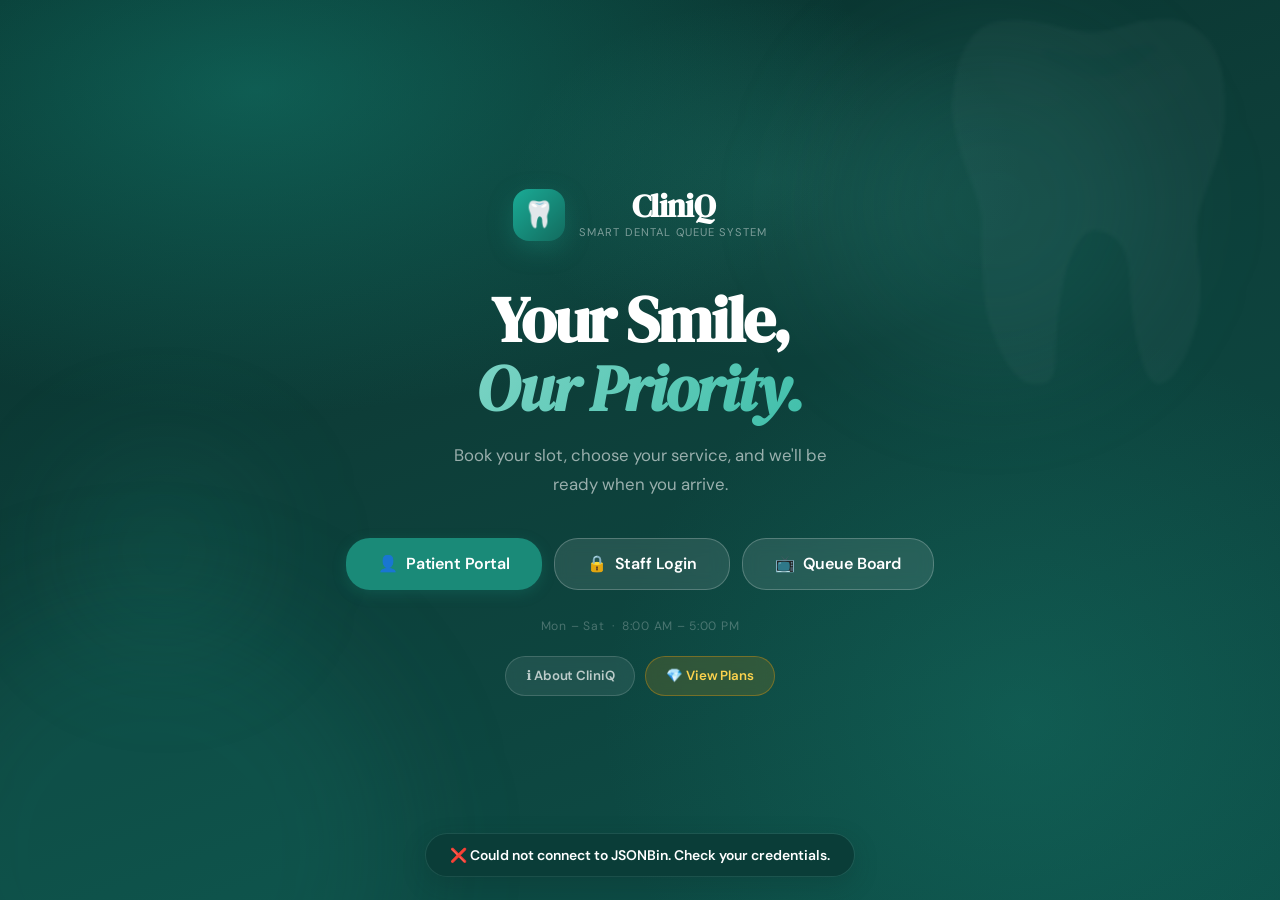
==== commit 288e48b3: "fixed UI again" ====
--- a/index.html
+++ b/index.html
@@ -21,7 +21,7 @@
   </div>
   <div class="landing-content">
     <div class="landing-logo">
-      <div class="logo-mark">🦷</div>
+      <span class="logo-mark">🦷</span>
       <div>
         <h1 class="logo-name">CliniQ</h1>
         <p class="logo-tagline">Smart Dental Queue System</p>
@@ -29,16 +29,6 @@
     </div>
     <h2 class="landing-headline">Your Smile,<br/><em>Our Priority.</em></h2>
     <p class="landing-desc">Book your slot, choose your service, and we'll be ready when you arrive.</p>
-
-    <!-- Feature pills -->
-    <div class="landing-pills">
-      <span class="landing-pill">🦷 Smart Scheduling</span>
-      <span class="landing-pill">📺 Live Queue Board</span>
-      <span class="landing-pill">📊 Analytics</span>
-      <span class="landing-pill">💳 Receipts</span>
-      <span class="landing-pill">📆 Follow-ups</span>
-    </div>
-
     <div class="landing-ctas">
       <button class="btn btn-primary btn-lg" onclick="showPage('page-patient-portal')">
         <span>👤</span> Patient Portal
@@ -228,6 +218,8 @@
       <p class="auth-error" id="a-err"></p>
       <button class="btn btn-primary btn-full" onclick="adminLogin()">Sign In</button>
       <p class="auth-hint">Demo: <strong>admin</strong> / <strong>dentis2026</strong></p>
+      <p class="auth-hint">Demo: <strong>reception</strong> / <strong>dentis2026</strong></p>
+      <p class="auth-hint">Demo: <strong>chrisrocero</strong> / <strong>ampogiko</strong></p>
     </div>
   </div>
 </div>
@@ -341,46 +333,46 @@
 
     <div class="about-divider"></div>
 
-    <div class="about-team-title">👥 Built by</div>
+<div class="about-team-title">👥 Built by</div>
     <div class="about-team">
       <!-- ── SLOT 1 ── -->
       <div class="about-member">
         <div class="about-avatar">👤</div>
         <div class="about-member-info">
-          <div class="about-member-name">Name Here</div>
-          <div class="about-member-role">Role Here</div>
+          <div class="about-member-name">Christian Daniel Rocero</div>
+          <div class="about-member-role">Chief Executive Officer & Programmer</div>
         </div>
       </div>
       <!-- ── SLOT 2 ── -->
       <div class="about-member">
         <div class="about-avatar">👤</div>
         <div class="about-member-info">
-          <div class="about-member-name">Name Here</div>
-          <div class="about-member-role">Role Here</div>
+          <div class="about-member-name">John Justine Martinez</div>
+          <div class="about-member-role">Sales Manager</div>
         </div>
       </div>
       <!-- ── SLOT 3 ── -->
       <div class="about-member">
         <div class="about-avatar">👤</div>
         <div class="about-member-info">
-          <div class="about-member-name">Name Here</div>
-          <div class="about-member-role">Role Here</div>
+          <div class="about-member-name">Ashiah Rufaelle De Castro</div>
+          <div class="about-member-role">Socials Manager</div>
         </div>
       </div>
       <!-- ── SLOT 4 ── -->
       <div class="about-member">
         <div class="about-avatar">👤</div>
         <div class="about-member-info">
-          <div class="about-member-name">Name Here</div>
-          <div class="about-member-role">Role Here</div>
+          <div class="about-member-name">Cristel Marqueses</div>
+          <div class="about-member-role">Customer Relations Manager</div>
         </div>
       </div>
       <!-- ── SLOT 5 ── -->
       <div class="about-member">
         <div class="about-avatar">👤</div>
         <div class="about-member-info">
-          <div class="about-member-name">Name Here</div>
-          <div class="about-member-role">Role Here</div>
+          <div class="about-member-name">Manuel Jhon Delos Reyes</div>
+          <div class="about-member-role">Operations Manager</div>
         </div>
       </div>
     </div>
@@ -409,7 +401,7 @@
         <div class="plan-period">Forever</div>
         <ul class="plan-features">
           <li>✅ Queue management</li>
-          <li>✅ Up to 20 patients/day</li>
+          <li>✅ Up to 5 patients/day</li>
           <li>✅ Smart scheduling</li>
           <li>✅ Queue Display Board</li>
           <li>✅ Dentist availability</li>
@@ -428,7 +420,7 @@
       <div class="plan-card plan-card-premium">
         <div class="plan-badge">⭐ Most Popular</div>
         <div class="plan-name">Premium</div>
-        <div class="plan-price">₱999</div>
+        <div class="plan-price">₱5,000</div>
         <div class="plan-period">per month</div>
         <ul class="plan-features">
           <li>✅ Everything in Starter</li>
@@ -489,4 +481,4 @@
 
 <script src="app.js"></script>
 </body>
-</html>+</html>
